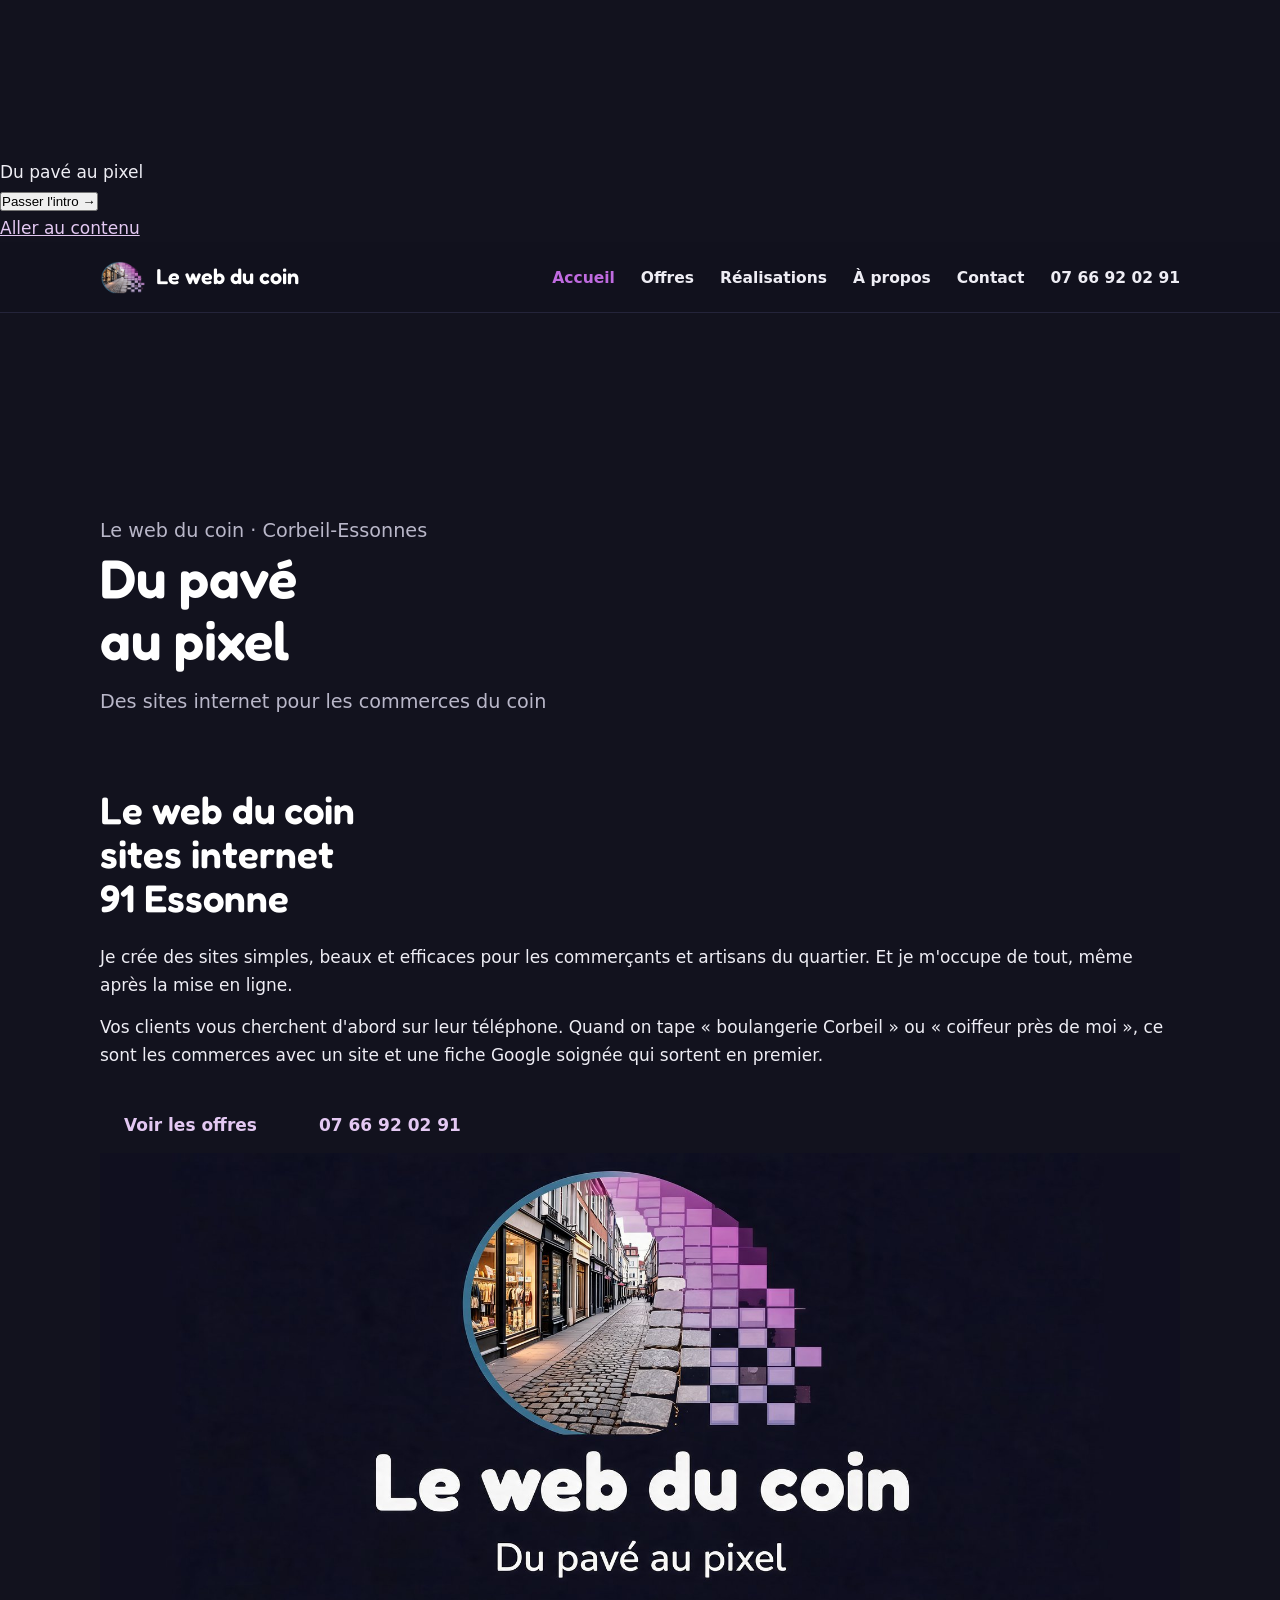
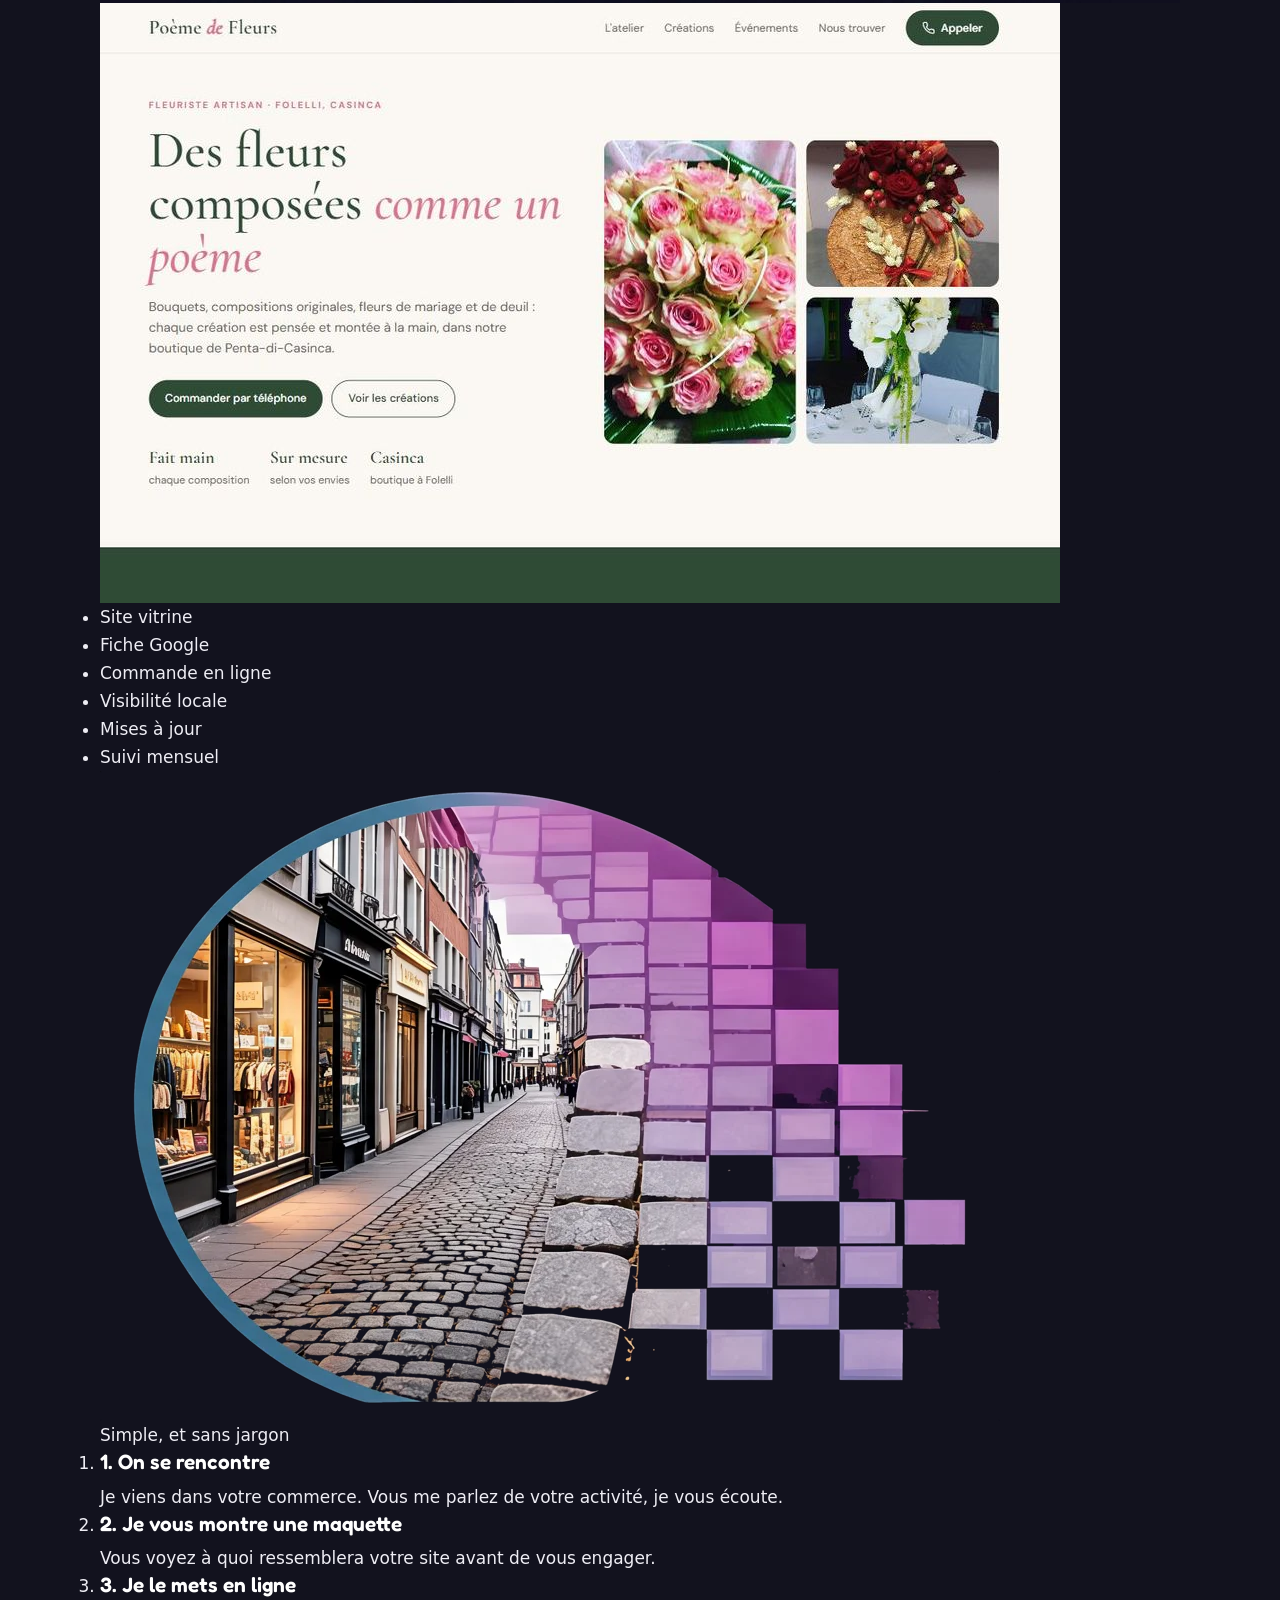
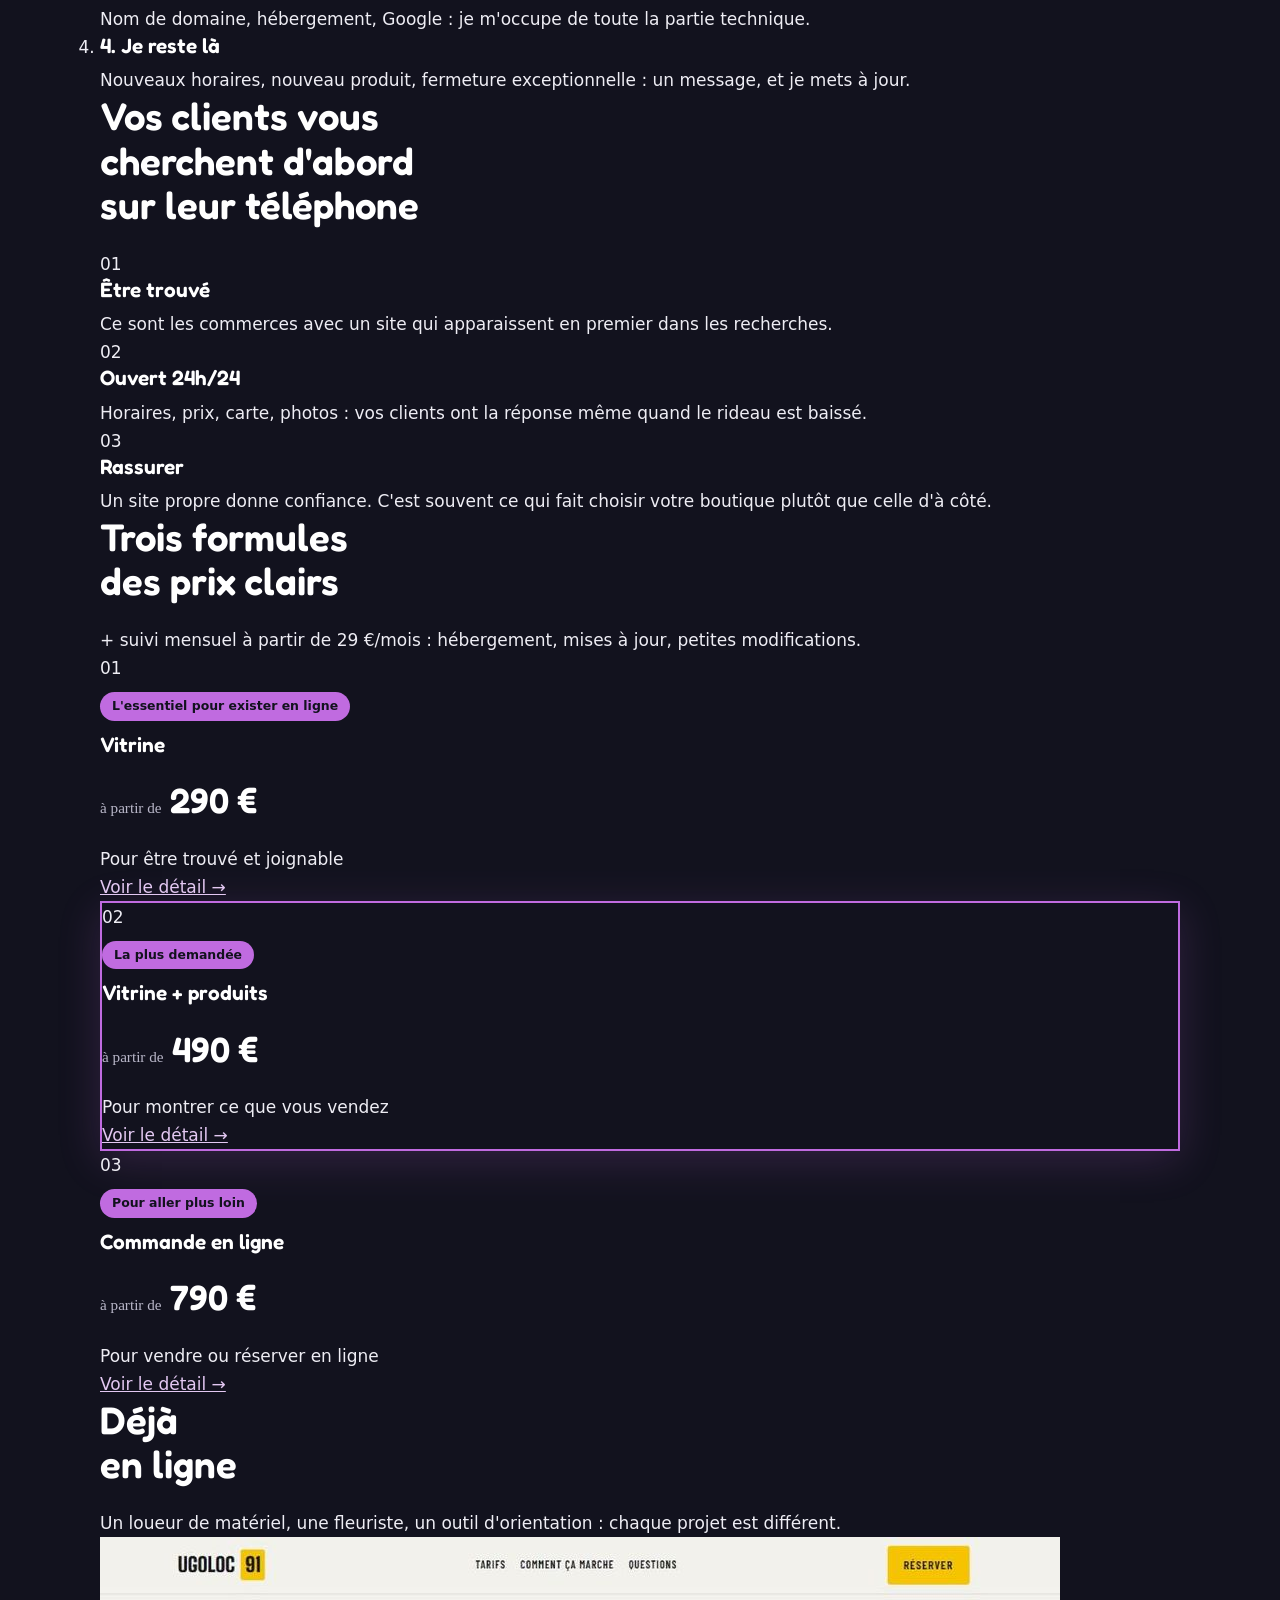
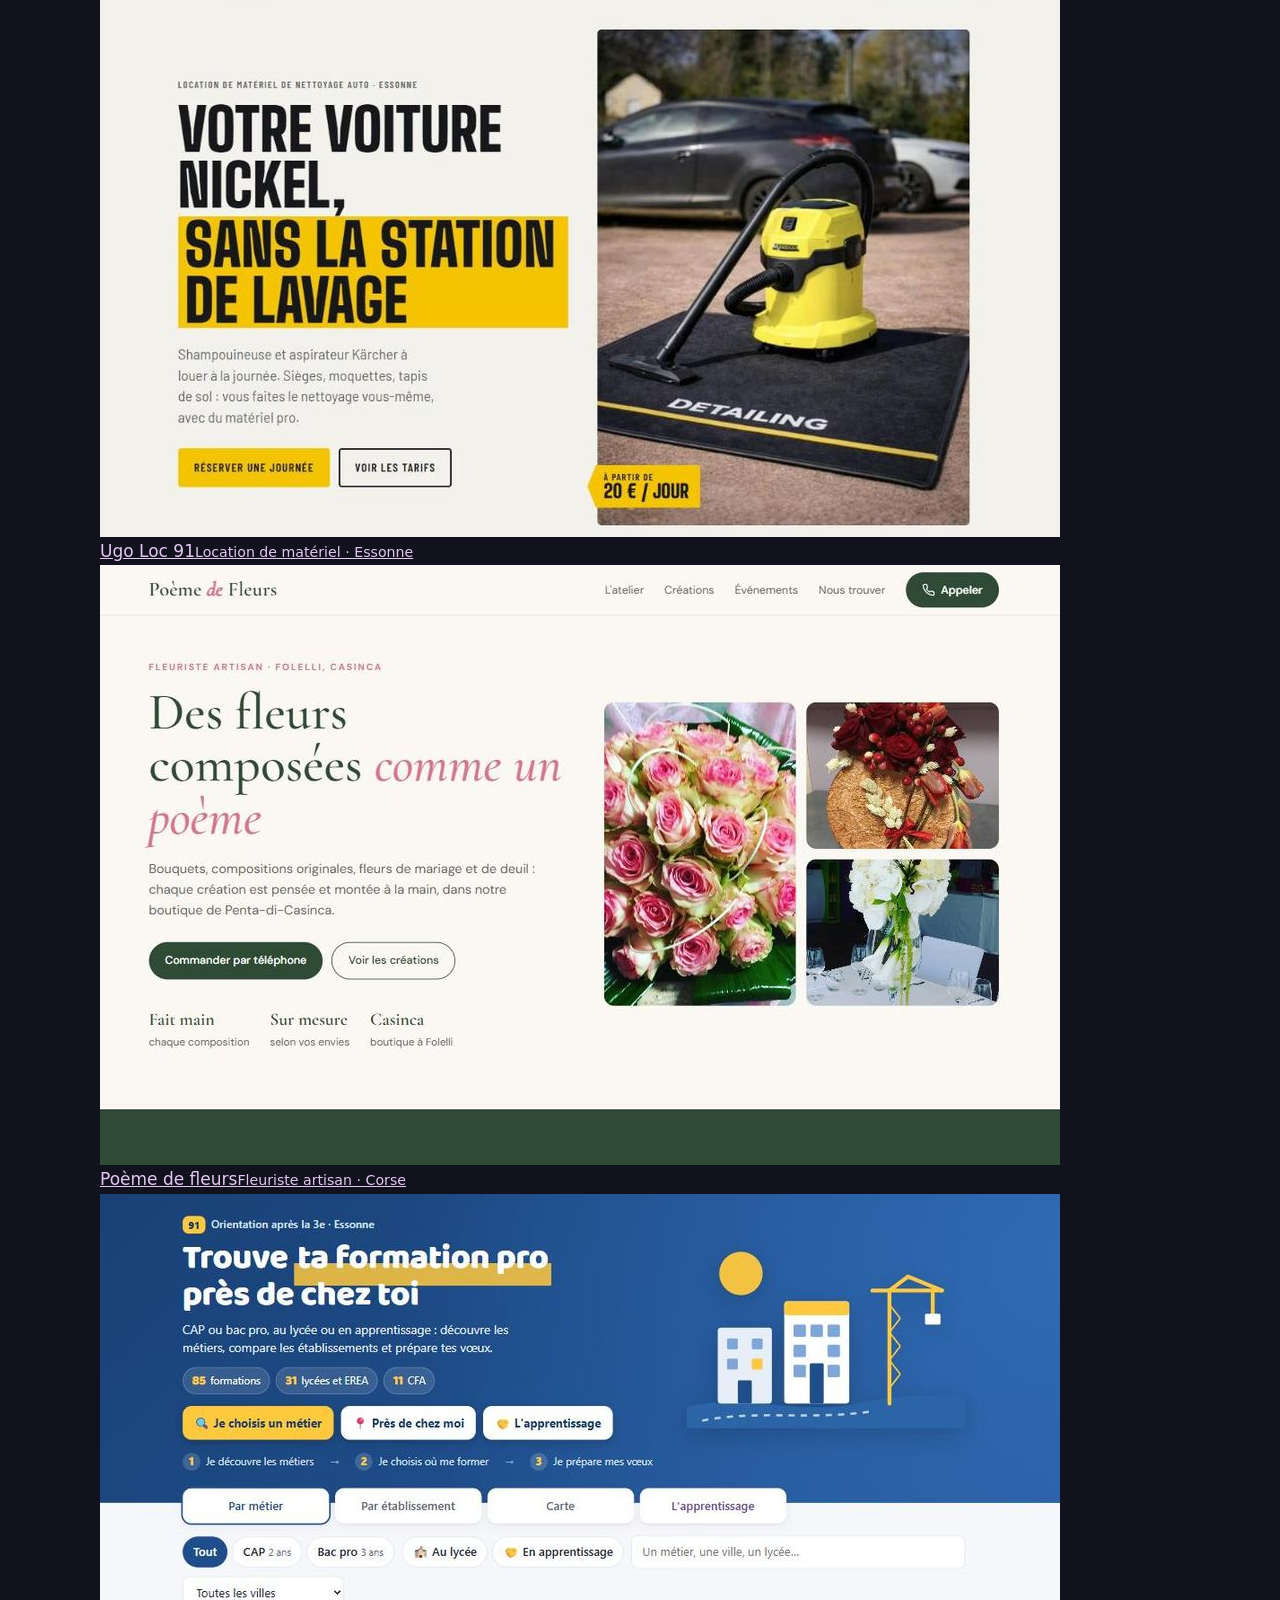
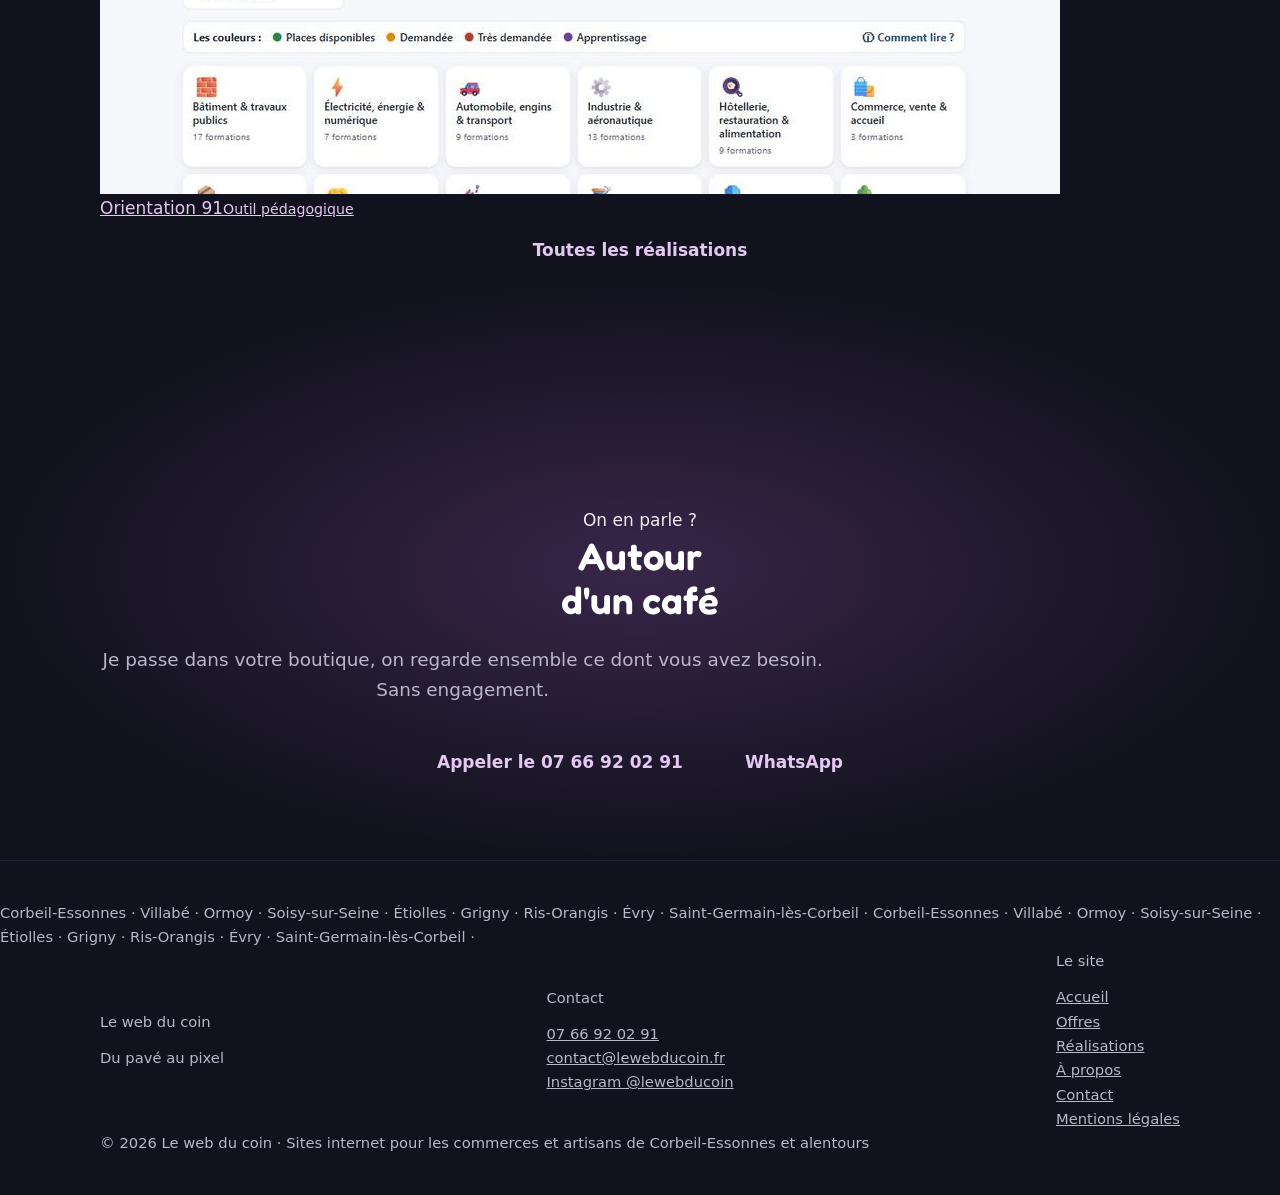
==== index.html @ 7342de2e "Site v2 : pages (refonte noir & mauve, intro animée)" ====
<!doctype html>
<html lang="fr" class="intro-on">
<head>
<meta charset="utf-8">
<meta name="viewport" content="width=device-width, initial-scale=1">
<title>Le web du coin — Création de sites internet pour commerces à Corbeil-Essonnes</title>
<meta name="description" content="Sites internet simples et efficaces pour les commerçants et artisans de Corbeil-Essonnes et alentours. Création, mise en ligne et suivi. Du pavé au pixel.">
<link rel="canonical" href="https://lewebducoin.fr/">
<meta property="og:title" content="Le web du coin — Création de sites internet pour commerces à Corbeil-Essonnes">
<meta property="og:description" content="Sites internet simples et efficaces pour les commerçants et artisans de Corbeil-Essonnes et alentours. Création, mise en ligne et suivi. Du pavé au pixel.">
<meta property="og:image" content="https://lewebducoin.fr/assets/img/og-image.jpg">
<meta property="og:type" content="website">
<meta name="theme-color" content="#0A0911">
<link rel="icon" type="image/png" href="assets/img/favicon.png">
<link rel="apple-touch-icon" href="assets/img/apple-touch-icon.png">
<link rel="preload" href="assets/fonts/dm-sans-latin-400-normal.woff2" as="font" type="font/woff2" crossorigin>
<link rel="stylesheet" href="assets/css/style.css">
<script type="application/ld+json">{"@context":"https://schema.org","@type":"ProfessionalService","name":"Le web du coin","slogan":"Du pavé au pixel","url":"https://lewebducoin.fr","telephone":"+33766920291","email":"contact@lewebducoin.fr","areaServed":[{"@type": "City", "name": "Corbeil-Essonnes"}, {"@type": "City", "name": "Villabé"}, {"@type": "City", "name": "Ormoy"}, {"@type": "City", "name": "Soisy-sur-Seine"}, {"@type": "City", "name": "Étiolles"}, {"@type": "City", "name": "Grigny"}],"address":{"@type":"PostalAddress","addressLocality":"Corbeil-Essonnes","postalCode":"91100","addressCountry":"FR"},"sameAs":["https://www.instagram.com/lewebducoin/"]}</script>
</head>
<body>
<div id="intro" aria-hidden="true"><canvas></canvas><p class="intro-slogan">Du pavé au pixel</p><button class="intro-skip" type="button">Passer l'intro →</button></div>
<a class="skip" href="#main">Aller au contenu</a>
<header class="header"><div class="wrap head-in">
  <a class="brand" href="index.html"><img src="assets/img/embleme.webp" alt="" width="54" height="39"><span>Le web du coin</span></a>
  <button class="nav-toggle" aria-expanded="false" aria-controls="menu"><span></span><b class="sr">Menu</b></button>
  <nav aria-label="Menu principal"><ul class="nav" id="menu"><li><a href="index.html" aria-current="page">Accueil</a></li><li><a href="offres.html">Offres</a></li><li><a href="realisations.html">Réalisations</a></li><li><a href="a-propos.html">À propos</a></li><li><a href="contact.html">Contact</a></li><li class="nav-tel"><a href="tel:+33766920291">07 66 92 02 91</a></li></ul></nav>
</div></header>
<main id="main">

<section class="hero">
  <canvas class="pixels" aria-hidden="true"></canvas>
  <div class="hero-in wrap">
    <p class="kicker" data-r="up">Le web du coin · Corbeil-Essonnes</p>
    <h1 class="split mega">Du pavé<br>au pixel</h1>
    <p class="hand hero-hand" data-r="up" style="--d:.45s">Des sites internet pour les commerces du coin</p>
  </div>
  <a class="scroll-hint" href="#intro-txt" aria-label="Descendre"><span></span></a>
</section>

<section class="duo" id="intro-txt"><div class="wrap duo-in">
  <div class="duo-txt">
    <h2 class="split md">Le web du coin<br>sites internet<br>91 Essonne</h2>
    <p data-r="up" style="--d:.15s">Je crée des sites simples, beaux et efficaces pour les commerçants et artisans du quartier. Et je m'occupe de tout, même après la mise en ligne.</p>
    <p data-r="up" style="--d:.25s">Vos clients vous cherchent d'abord sur leur téléphone. Quand on tape « boulangerie Corbeil » ou « coiffeur près de moi », ce sont les commerces avec un site et une fiche Google soignée qui sortent en premier.</p>
    <div class="btns" data-r="up" style="--d:.35s"><a class="btn btn-main" href="offres.html">Voir les offres</a><a class="btn btn-line" href="tel:+33766920291">07 66 92 02 91</a></div>
  </div>
  <div class="duo-pics">
    <figure class="pic pic-a" data-p=".08" data-rot="-4"><img src="assets/img/banniere.jpg" alt="Une rue pavée dont les pavés se transforment en pixels" loading="lazy" width="1920" height="800"></figure>
    <figure class="pic pic-b" data-p="-.06" data-rot="3"><img src="assets/img/real-poeme.jpg" alt="Aperçu d'un site réalisé : Poème de fleurs" loading="lazy" width="960" height="600"></figure>
  </div>
</div></section>

<section class="stack-sec"><div class="wrap">
  <ul class="stack" aria-label="Ce que je fais pour vous">
    <li>Site vitrine</li><li>Fiche Google</li><li>Commande en ligne</li><li>Visibilité locale</li><li>Mises à jour</li><li>Suivi mensuel</li>
  </ul>
</div></section>

<section class="steps-sec"><div class="wrap">
  <figure class="pola pola-solo" data-r="zoom" style="--rot:-3deg"><img src="assets/img/embleme.webp" alt="Emblème Le web du coin : des pavés qui deviennent des pixels" loading="lazy" width="900" height="650"><span class="hand">Simple, et sans jargon</span></figure>
  <ol class="steps">
    <li class="st st1" data-r="up"><h3>1. On se rencontre</h3><p>Je viens dans votre commerce. Vous me parlez de votre activité, je vous écoute.</p></li>
    <li class="st st2" data-r="up"><h3>2. Je vous montre une maquette</h3><p>Vous voyez à quoi ressemblera votre site avant de vous engager.</p></li>
    <li class="st st3" data-r="up"><h3>3. Je le mets en ligne</h3><p>Nom de domaine, hébergement, Google : je m'occupe de toute la partie technique.</p></li>
    <li class="st st4" data-r="up"><h3>4. Je reste là</h3><p>Nouveaux horaires, nouveau produit, fermeture exceptionnelle : un message, et je mets à jour.</p></li>
  </ol>
</div></section>

<section class="why"><div class="wrap">
  <h2 class="split lg">Vos clients vous<br>cherchent d'abord<br>sur leur téléphone</h2>
  <div class="why-grid">
    <div data-r="up"><p class="why-n">01</p><h3>Être trouvé</h3><p>Ce sont les commerces avec un site qui apparaissent en premier dans les recherches.</p></div>
    <div data-r="up" style="--d:.12s"><p class="why-n">02</p><h3>Ouvert 24h/24</h3><p>Horaires, prix, carte, photos : vos clients ont la réponse même quand le rideau est baissé.</p></div>
    <div data-r="up" style="--d:.24s"><p class="why-n">03</p><h3>Rassurer</h3><p>Un site propre donne confiance. C'est souvent ce qui fait choisir votre boutique plutôt que celle d'à côté.</p></div>
  </div>
</div></section>

<section class="offres-sec"><div class="wrap">
  <div class="sec-head"><h2 class="split lg">Trois formules<br>des prix clairs</h2><p data-r="up">+ suivi mensuel à partir de 29 €/mois : hébergement, mises à jour, petites modifications.</p></div>
  <div class="offres"><article class="offre" data-r="up" style="--d:0.0s">
  <p class="offre-n">01</p><p class="badge">L'essentiel pour exister en ligne</p><h3>Vitrine</h3>
  <p class="prix"><small>à partir de</small> 290 €</p><p class="offre-s">Pour être trouvé et joignable</p>
  <a class="lnk" href="offres.html">Voir le détail →</a></article><article class="offre vedette" data-r="up" style="--d:0.12s">
  <p class="offre-n">02</p><p class="badge">La plus demandée</p><h3>Vitrine + produits</h3>
  <p class="prix"><small>à partir de</small> 490 €</p><p class="offre-s">Pour montrer ce que vous vendez</p>
  <a class="lnk" href="offres.html">Voir le détail →</a></article><article class="offre" data-r="up" style="--d:0.24s">
  <p class="offre-n">03</p><p class="badge">Pour aller plus loin</p><h3>Commande en ligne</h3>
  <p class="prix"><small>à partir de</small> 790 €</p><p class="offre-s">Pour vendre ou réserver en ligne</p>
  <a class="lnk" href="offres.html">Voir le détail →</a></article></div>
</div></section>

<section class="reals"><div class="wrap">
  <div class="sec-head"><h2 class="split lg">Déjà<br>en ligne</h2><p data-r="up">Un loueur de matériel, une fleuriste, un outil d'orientation : chaque projet est différent.</p></div>
  <div class="polas"><a class="pola" href="https://ugoloc91.netlify.app/" target="_blank" rel="noopener" data-r="zoom" style="--d:0.0s;--rot:-3deg">
  <img src="assets/img/real-ugoloc.jpg" alt="Aperçu du site Ugo Loc 91" loading="lazy" width="960" height="600"><span class="hand">Ugo Loc 91</span><small>Location de matériel · Essonne</small></a><a class="pola" href="https://poemedefleurs.netlify.app/" target="_blank" rel="noopener" data-r="zoom" style="--d:0.15s;--rot:2deg">
  <img src="assets/img/real-poeme.jpg" alt="Aperçu du site Poème de fleurs" loading="lazy" width="960" height="600"><span class="hand">Poème de fleurs</span><small>Fleuriste artisan · Corse</small></a><a class="pola" href="https://orientation91.fr/" target="_blank" rel="noopener" data-r="zoom" style="--d:0.3s;--rot:-1.5deg">
  <img src="assets/img/real-orientation.jpg" alt="Aperçu du site Orientation 91" loading="lazy" width="960" height="600"><span class="hand">Orientation 91</span><small>Outil pédagogique</small></a></div>
  <p class="center" data-r="up"><a class="btn btn-line" href="realisations.html">Toutes les réalisations</a></p>
</div></section>
<section class="cta"><canvas class="pixels" data-density="16000" aria-hidden="true"></canvas><div class="wrap">
  <p class="hand big" data-r="up">On en parle ?</p>
  <h2 class="split xl">Autour<br>d'un café</h2>
  <p class="lead" data-r="up" style="--d:.2s">Je passe dans votre boutique, on regarde ensemble ce dont vous avez besoin. Sans engagement.</p>
  <div class="btns" data-r="up" style="--d:.35s"><a class="btn btn-main" href="tel:+33766920291">Appeler le 07 66 92 02 91</a><a class="btn btn-line" href="https://wa.me/33766920291?text=Bonjour%2C%20je%20souhaite%20des%20infos%20pour%20le%20site%20de%20mon%20commerce." rel="noopener">WhatsApp</a></div>
</div></section>
</main>
<footer class="footer">
  <div class="band" aria-hidden="true"><div class="band-in">Corbeil-Essonnes · Villabé · Ormoy · Soisy-sur-Seine · Étiolles · Grigny · Ris-Orangis · Évry · Saint-Germain-lès-Corbeil · Corbeil-Essonnes · Villabé · Ormoy · Soisy-sur-Seine · Étiolles · Grigny · Ris-Orangis · Évry · Saint-Germain-lès-Corbeil ·</div></div>
  <div class="wrap foot-in">
    <div><p class="foot-logo">Le web du coin</p><p class="hand">Du pavé au pixel</p></div>
    <div><p class="foot-h">Contact</p><p><a href="tel:+33766920291">07 66 92 02 91</a><br><a href="mailto:contact@lewebducoin.fr">contact@lewebducoin.fr</a><br><a href="https://www.instagram.com/lewebducoin/" rel="noopener">Instagram @lewebducoin</a></p></div>
    <div><p class="foot-h">Le site</p><p><a href="index.html">Accueil</a><br><a href="offres.html">Offres</a><br><a href="realisations.html">Réalisations</a><br><a href="a-propos.html">À propos</a><br><a href="contact.html">Contact</a><br><a href="mentions-legales.html">Mentions légales</a></p></div>
  </div>
  <p class="wrap foot-copy">© 2026 Le web du coin · Sites internet pour les commerces et artisans de Corbeil-Essonnes et alentours</p>
</footer>
<a class="fab" href="https://wa.me/33766920291?text=Bonjour%2C%20je%20souhaite%20des%20infos%20pour%20le%20site%20de%20mon%20commerce." aria-label="Écrire sur WhatsApp" rel="noopener">💬</a>
<script src="assets/js/intro.js"></script>
<script src="assets/js/main.js"></script>
</body>
</html>
---- assets/css/style.css ----
/* Le Web du Coin — feuille de style */
@font-face{font-family:"Fredoka";src:url("../fonts/fredoka-600.woff2") format("woff2");font-weight:600;font-display:swap}
@font-face{font-family:"Nunito";src:url("../fonts/nunito-400.woff2") format("woff2");font-weight:400;font-display:swap}
@font-face{font-family:"Nunito";src:url("../fonts/nunito-700.woff2") format("woff2");font-weight:700;font-display:swap}

:root{
  --nuit:#12121E; --nuit-2:#1A1A2B; --nuit-3:#24243A;
  --violet:#C06BE0; --violet-fonce:#8E44C9; --lilas:#E3C8F2;
  --pave:#9A9AA6; --texte:#EEEDF4; --texte-doux:#B9B7C9;
  --rayon:18px; --max:1120px;
}
*{box-sizing:border-box;margin:0;padding:0}
html{scroll-behavior:smooth}
body{background:var(--nuit);color:var(--texte);font-family:"Nunito",system-ui,sans-serif;font-size:17px;line-height:1.65}
img{max-width:100%;height:auto;display:block}
a{color:var(--lilas)}
h1,h2,h3{font-family:"Fredoka",system-ui,sans-serif;font-weight:600;line-height:1.15;color:#fff}
h1{font-size:clamp(2.1rem,5vw,3.4rem)}
h2{font-size:clamp(1.7rem,3.6vw,2.4rem);margin-bottom:.6em}
h3{font-size:1.3rem;margin-bottom:.4em}
p+p{margin-top:.8em}
.wrap{width:100%;max-width:var(--max);margin:0 auto;padding:0 20px}
.section{padding:80px 0}
.section.alt{background:var(--nuit-2)}
.eyebrow{font-weight:700;text-transform:uppercase;letter-spacing:.12em;font-size:.8rem;color:var(--violet);margin-bottom:.6em}
.lead{font-size:1.15rem;color:var(--texte-doux);max-width:62ch}
.center{text-align:center}.center .lead{margin-left:auto;margin-right:auto}

/* En-tête */
.header{position:sticky;top:0;z-index:50;background:rgba(18,18,30,.92);backdrop-filter:blur(8px);border-bottom:1px solid var(--nuit-3)}
.header .wrap{display:flex;align-items:center;justify-content:space-between;height:70px}
.brand{display:flex;align-items:center;gap:10px;text-decoration:none;color:#fff;font-family:"Fredoka";font-size:1.35rem}
.brand img{width:46px;height:auto}
.nav{display:flex;gap:26px;list-style:none}
.nav a{color:var(--texte);text-decoration:none;font-weight:700;font-size:.97rem}
.nav a:hover,.nav a[aria-current="page"]{color:var(--violet)}
.nav-toggle{display:none;background:none;border:1px solid var(--nuit-3);color:#fff;border-radius:10px;padding:8px 12px;font:inherit;cursor:pointer}
@media (max-width:820px){
  .nav-toggle{display:block}
  .nav{display:none;position:absolute;top:70px;left:0;right:0;flex-direction:column;gap:0;background:var(--nuit-2);border-bottom:1px solid var(--nuit-3)}
  .nav.open{display:flex}
  .nav a{display:block;padding:16px 20px;border-top:1px solid var(--nuit-3)}
}

/* Boutons */
.btn{display:inline-flex;align-items:center;gap:.5em;padding:14px 24px;border-radius:999px;font-weight:700;text-decoration:none;transition:transform .15s,box-shadow .15s}
.btn:hover{transform:translateY(-2px)}
.btn-primary{background:linear-gradient(90deg,var(--violet-fonce),var(--violet));color:#fff;box-shadow:0 8px 24px rgba(192,107,224,.3)}
.btn-ghost{border:2px solid var(--violet);color:#fff}
.btn-wa{background:#25D366;color:#0b2b17}
.btns{display:flex;flex-wrap:wrap;gap:14px;margin-top:28px}

/* Bannière d'accueil */
.hero-img{background:#100F1F;position:relative}
.hero-img img{width:100%;height:auto}
@media (min-width:821px){.hero-img img{max-height:72vh;object-fit:contain}}
.hero{padding:30px 0 70px}
.hero p:not(.eyebrow){font-size:1.2rem;color:var(--texte-doux);max-width:58ch;margin-top:14px}
.page-hero{padding:70px 0 40px;background:radial-gradient(ellipse at 20% 0%,rgba(192,107,224,.18),transparent 60%)}

/* Cartes */
.grid{display:grid;gap:24px}
.g3{grid-template-columns:repeat(auto-fit,minmax(min(260px,100%),1fr))}
.g2{grid-template-columns:repeat(auto-fit,minmax(min(400px,100%),1fr))}
.g4{grid-template-columns:repeat(auto-fit,minmax(230px,1fr))}
.card{background:var(--nuit-2);border:1px solid var(--nuit-3);border-radius:var(--rayon);padding:28px}
.section.alt .card{background:var(--nuit)}
.card .icon{font-size:1.8rem;margin-bottom:10px}
.steps{counter-reset:s}
.steps .card h3::before{counter-increment:s;content:counter(s);display:inline-grid;place-items:center;width:34px;height:34px;margin-right:10px;border-radius:50%;background:var(--violet);color:var(--nuit);font-size:1rem}

/* Offres */
.offre{display:flex;flex-direction:column}
.offre.vedette{border:2px solid var(--violet);box-shadow:0 10px 40px rgba(192,107,224,.18)}
.badge{align-self:flex-start;background:var(--violet);color:var(--nuit);font-weight:700;font-size:.78rem;padding:4px 12px;border-radius:999px;margin-bottom:12px}
.prix{font-family:"Fredoka";font-size:2.2rem;color:#fff;margin:6px 0 2px}
.prix small{font-family:"Nunito";font-size:.95rem;color:var(--texte-doux);font-weight:400}
.offre ul{list-style:none;margin:16px 0 24px;flex:1}
.offre li{padding:7px 0 7px 28px;position:relative;border-bottom:1px dashed var(--nuit-3)}
.offre li::before{content:"";position:absolute;left:4px;top:15px;width:10px;height:10px;background:var(--violet);border-radius:2px}
.encart{background:linear-gradient(90deg,rgba(142,68,201,.25),rgba(192,107,224,.12));border:1px solid var(--violet);border-radius:var(--rayon);padding:26px 28px;margin-top:34px}

/* Réalisations */
.projet{overflow:hidden;padding:0;display:flex;flex-direction:column}
.projet .visuel{aspect-ratio:16/10;background:linear-gradient(135deg,#2a2a44,#3b2356);display:grid;place-items:center;color:var(--lilas);font-family:"Fredoka";font-size:1.5rem;text-align:center;padding:20px}
.projet .visuel img{width:100%;height:100%;object-fit:cover;object-position:top}
.projet .visuel:has(img){padding:0}
.projet .txt{padding:22px 24px 26px;flex:1;display:flex;flex-direction:column}
.projet .tag{font-size:.8rem;font-weight:700;color:var(--violet);text-transform:uppercase;letter-spacing:.08em}
.projet .txt a{margin-top:auto;padding-top:12px;font-weight:700}

/* À propos */
.apropos{display:grid;grid-template-columns:1fr 1.4fr;gap:50px;align-items:center}
@media (max-width:820px){.apropos{grid-template-columns:1fr}}

/* Contact */
.contact-list{list-style:none;display:grid;gap:14px;margin-top:20px}
.contact-list a{display:flex;align-items:center;gap:14px;padding:18px 22px;background:var(--nuit-2);border:1px solid var(--nuit-3);border-radius:var(--rayon);text-decoration:none;color:#fff;font-weight:700;font-size:1.1rem}
.contact-list a:hover{border-color:var(--violet)}
.contact-list span{font-size:1.5rem}
.contact-list small{display:block;font-weight:400;color:var(--texte-doux);font-size:.9rem}

/* Bandeau d'appel à l'action */
.cta{text-align:center;padding:70px 20px;background:radial-gradient(ellipse at center,rgba(192,107,224,.22),transparent 70%)}
.cta .btns{justify-content:center}

/* Pied de page */
.footer{border-top:1px solid var(--nuit-3);padding:40px 0;font-size:.92rem;color:var(--texte-doux)}
.footer .wrap{display:flex;flex-wrap:wrap;gap:20px;justify-content:space-between;align-items:center}
.footer a{color:var(--texte-doux)}

/* Bouton d'appel flottant (mobile) */
.fab{position:fixed;right:16px;bottom:16px;z-index:60;display:none;width:58px;height:58px;border-radius:50%;background:#25D366;color:#0b2b17;font-size:1.6rem;text-decoration:none;place-items:center;box-shadow:0 8px 24px rgba(0,0,0,.4)}
@media (max-width:820px){.fab{display:grid}}

.legal h2{font-size:1.4rem;margin-top:1.6em}
.legal p,.legal li{color:var(--texte-doux)}
.legal ul{margin:.6em 0 0 1.2em}
.a-completer{background:#5a2a2a;color:#ffd7d7;padding:0 6px;border-radius:4px}
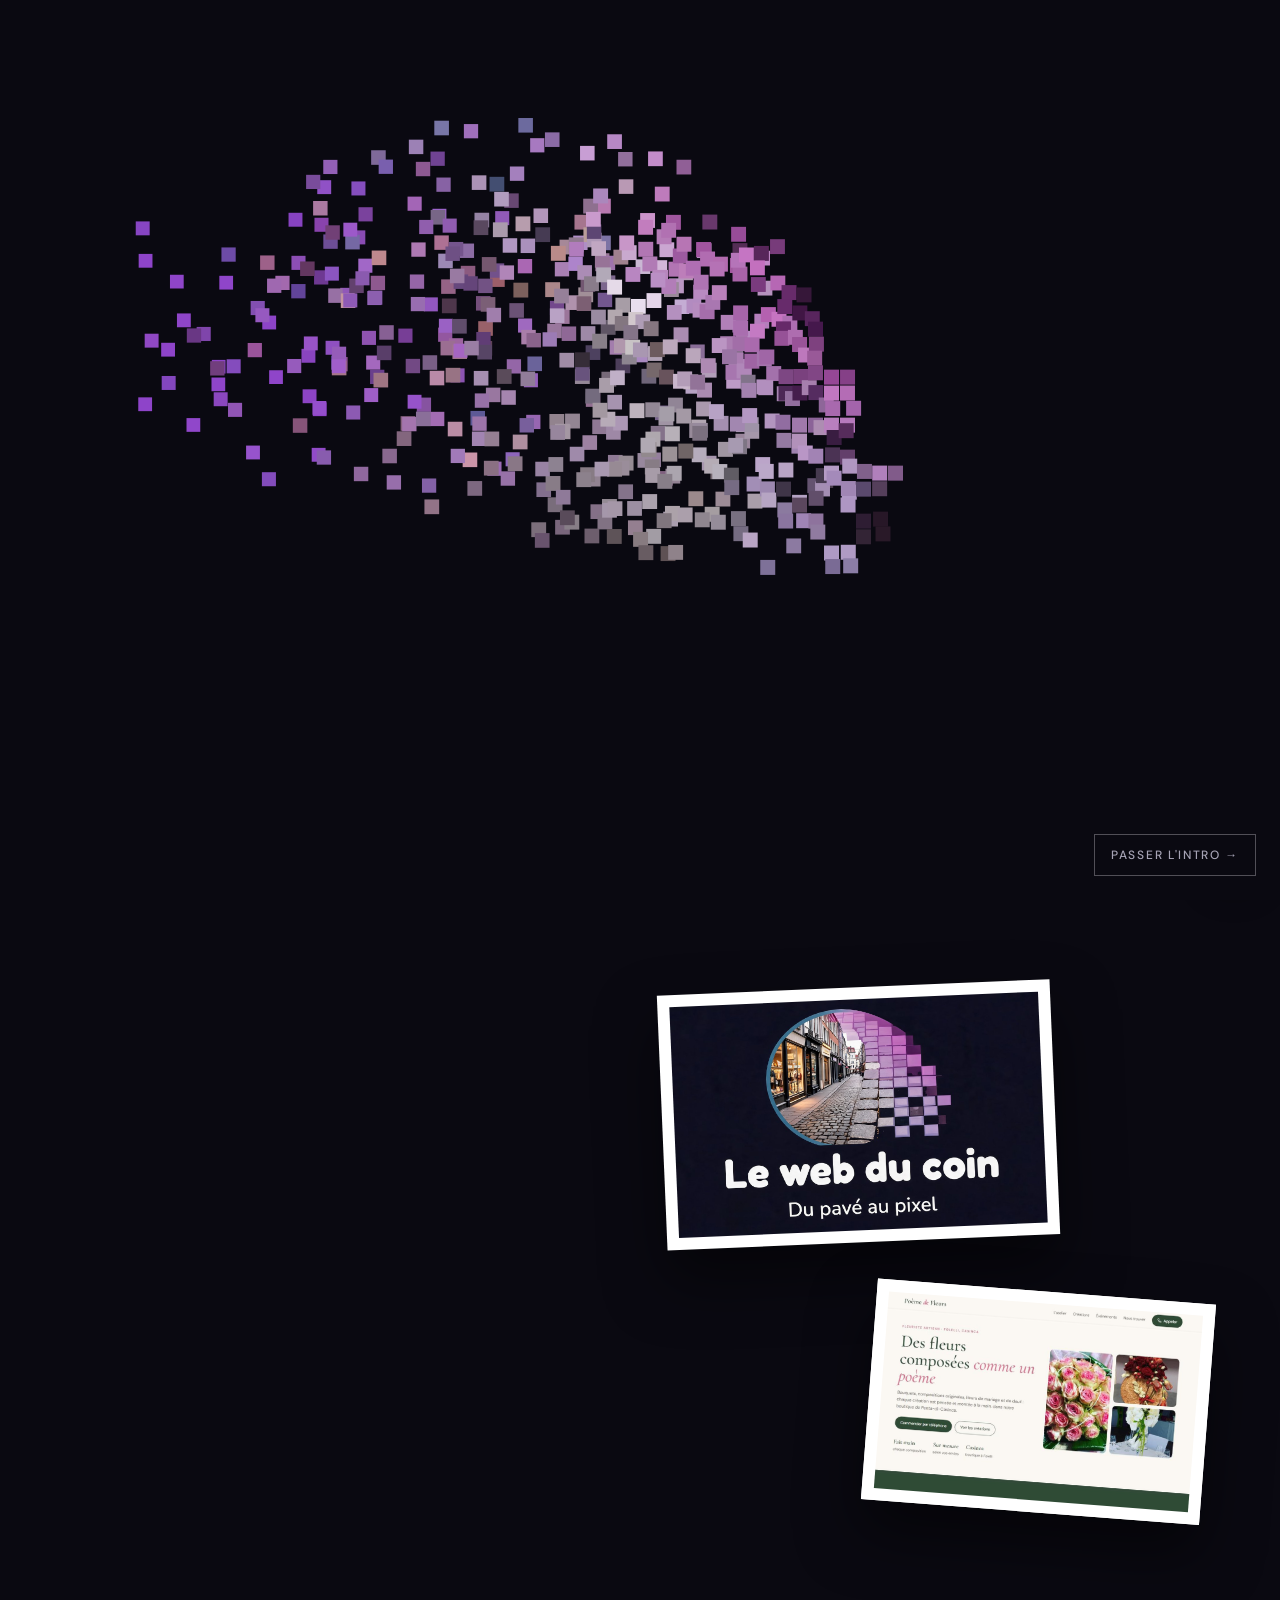
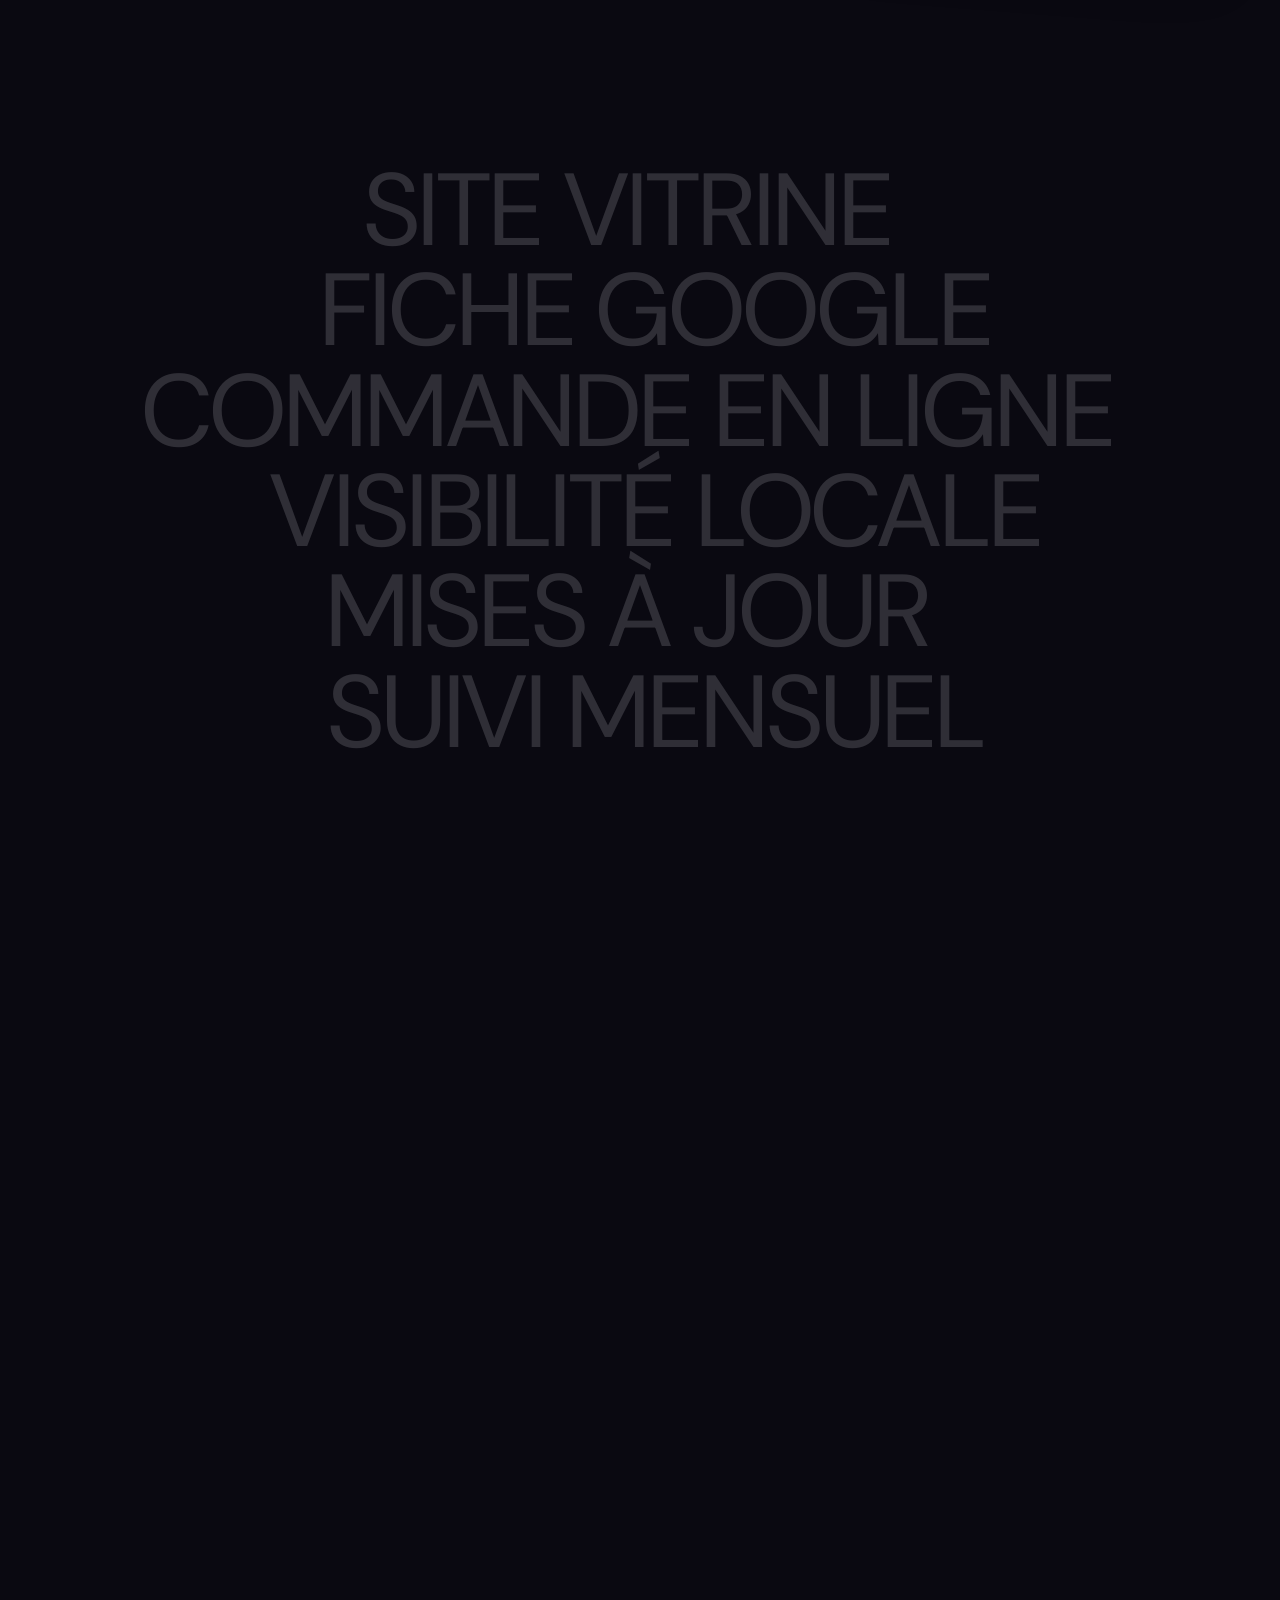
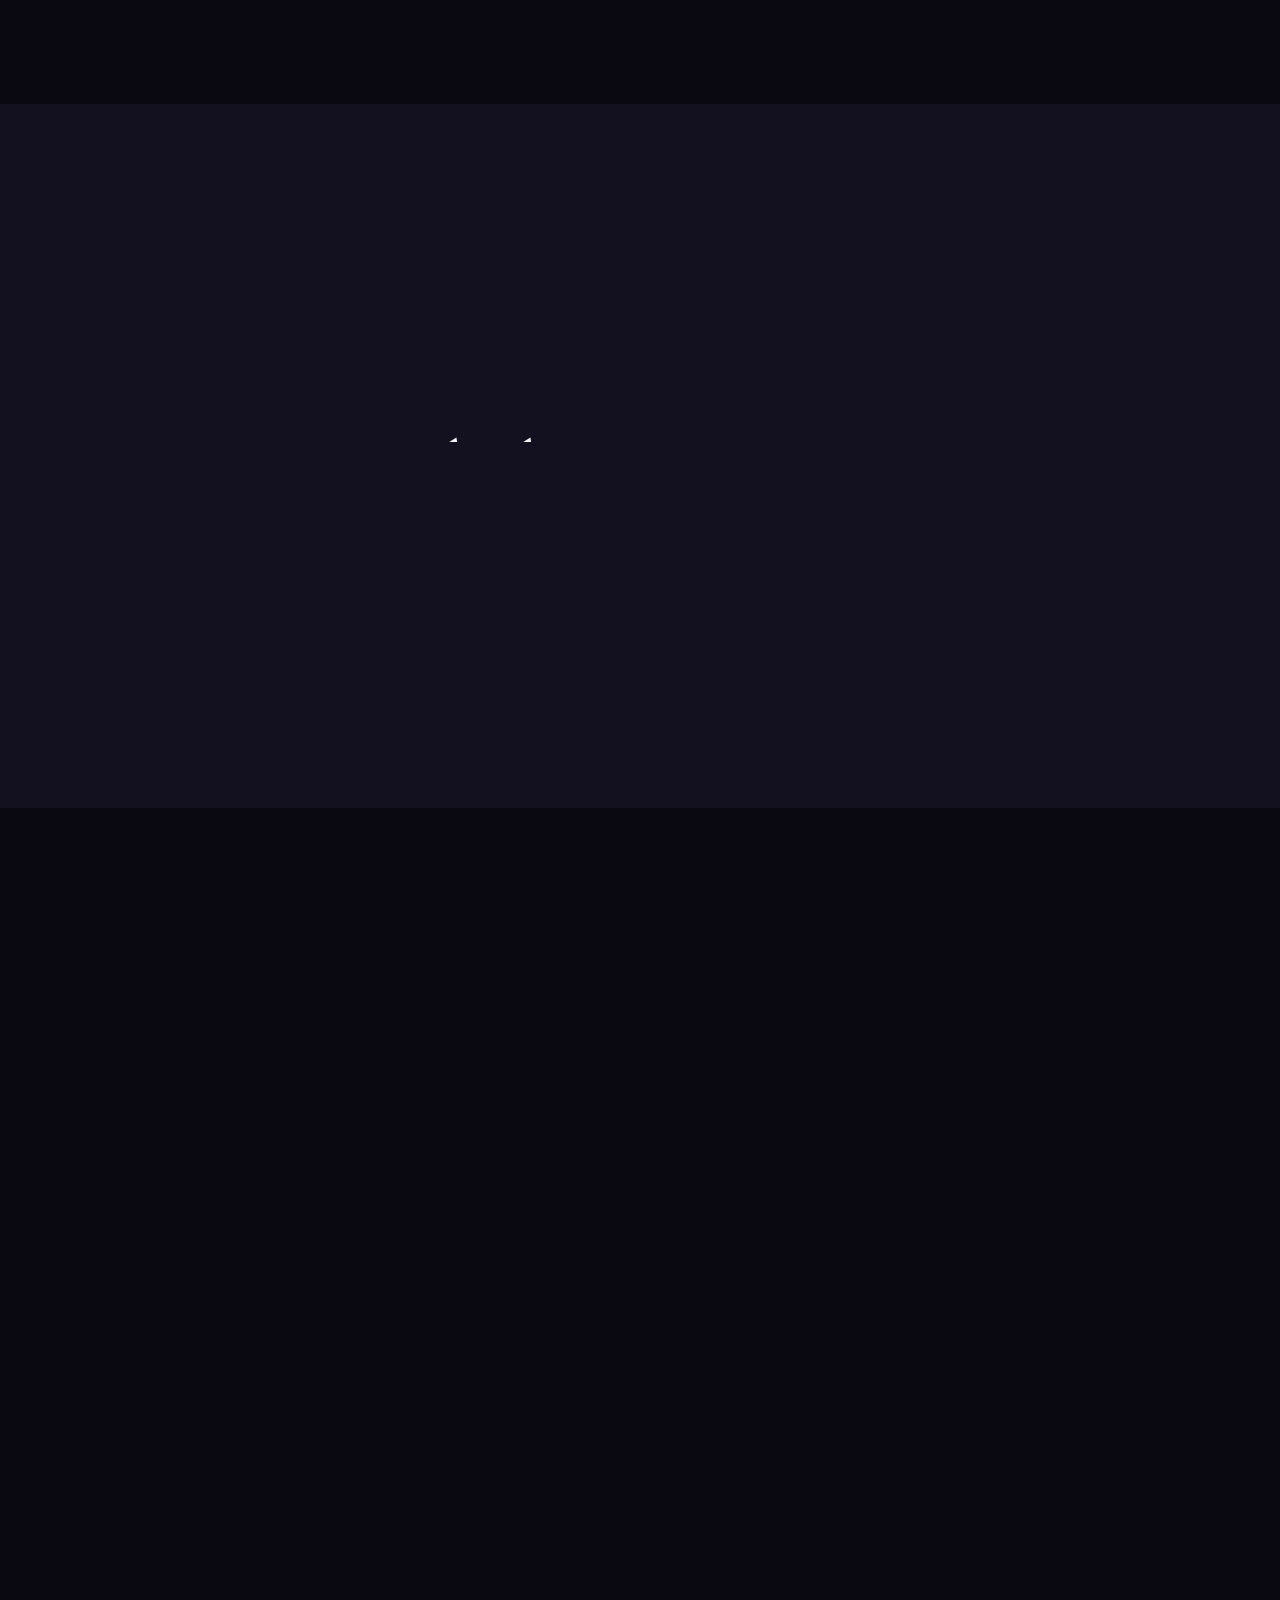
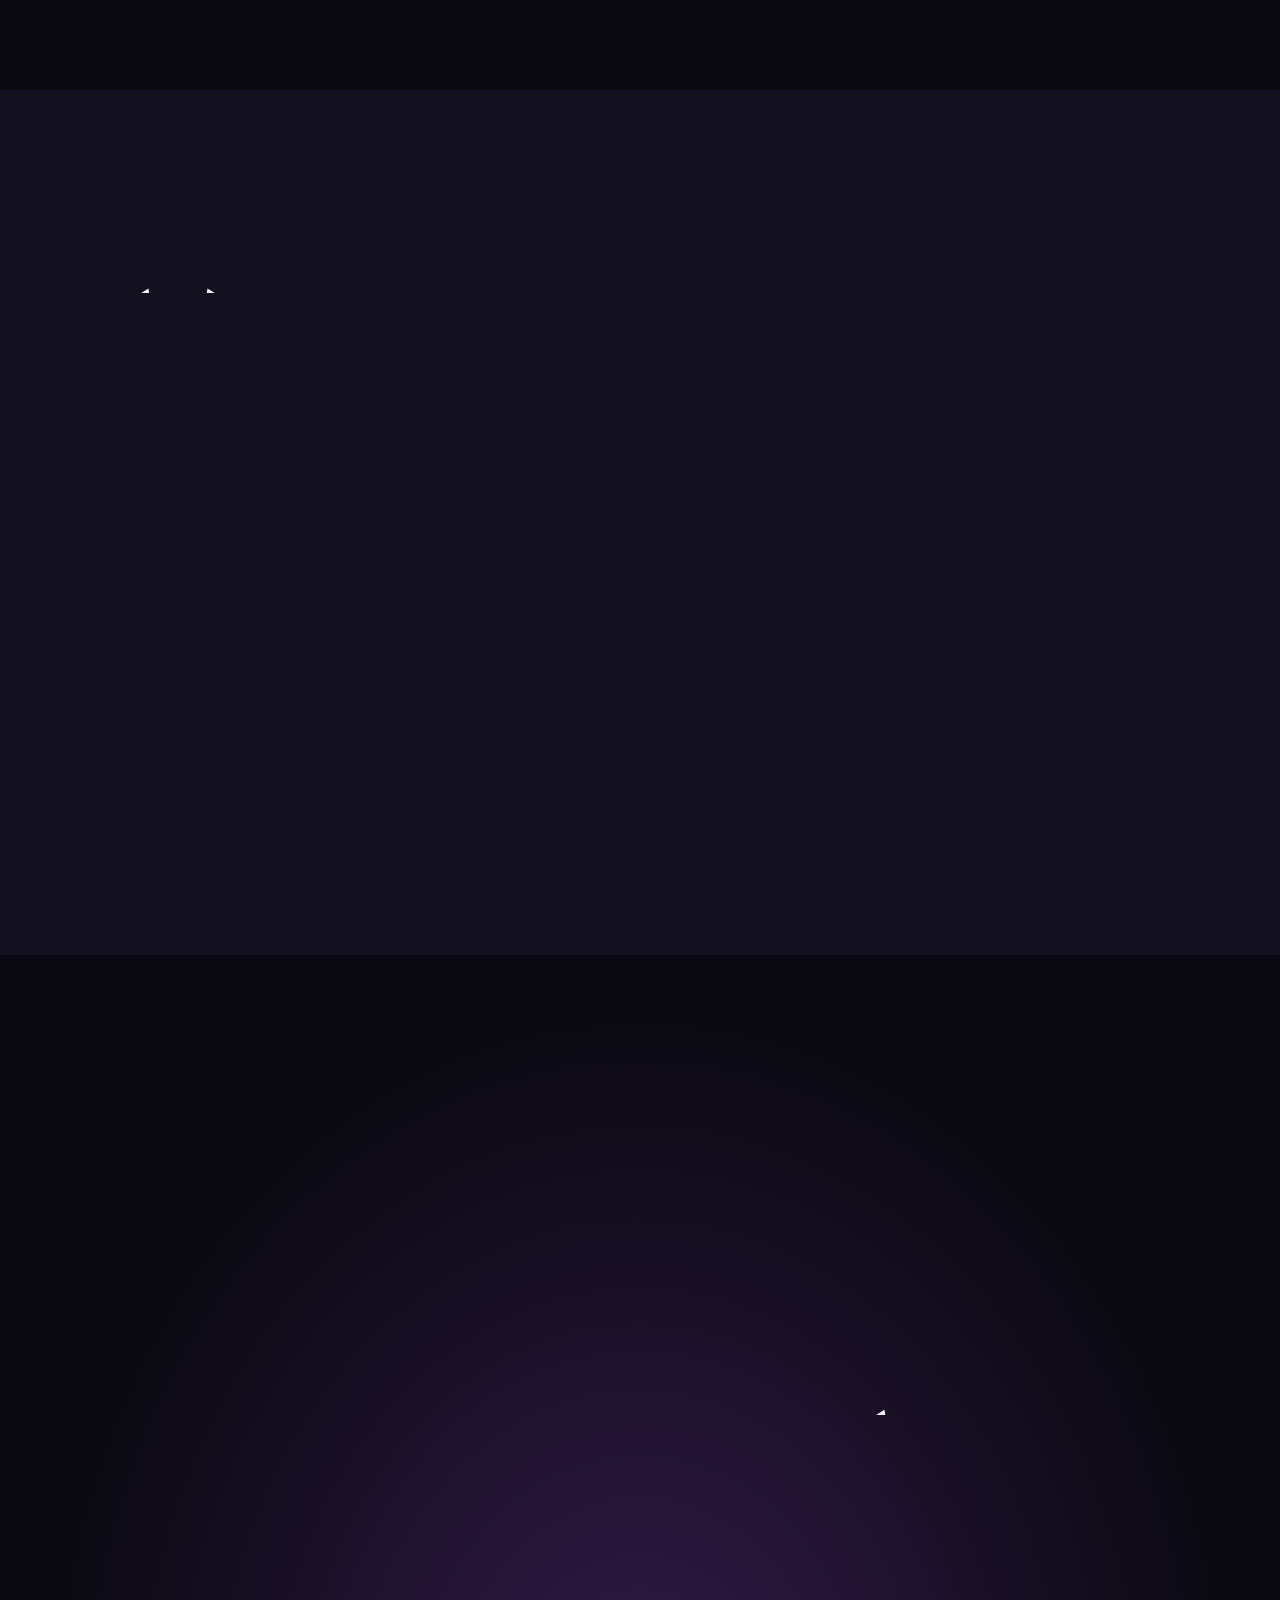
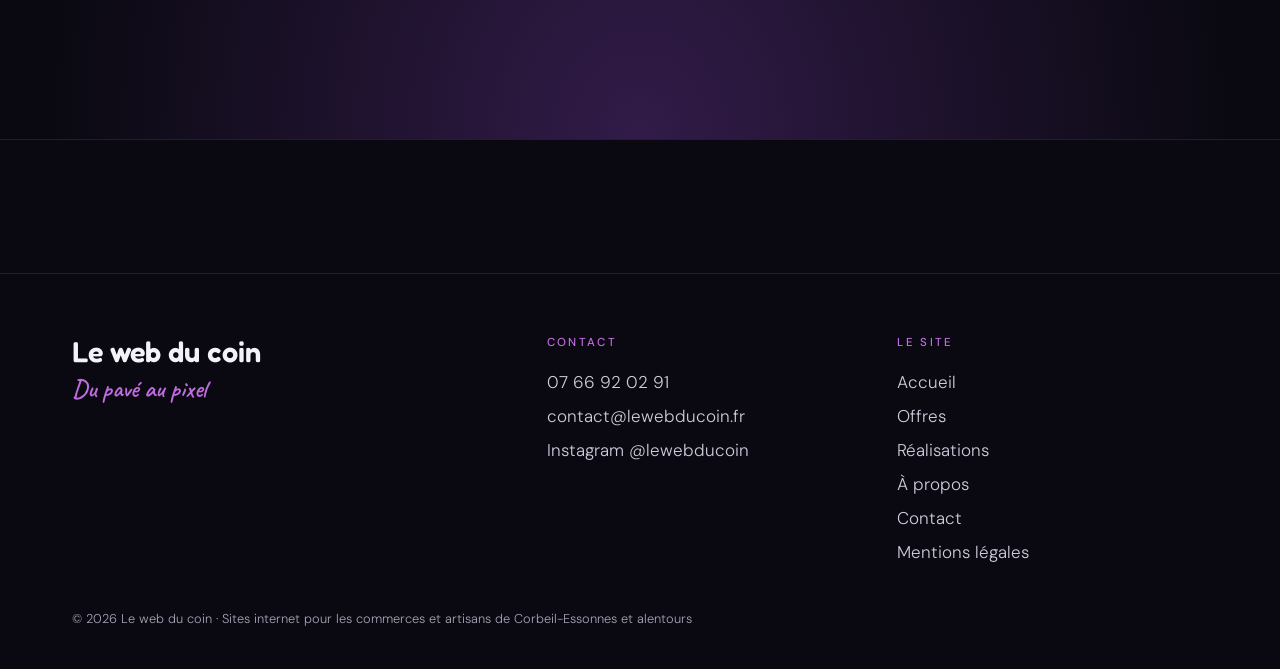
==== commit 2bb5c888: "Add files via upload" ====
--- a/index.html
+++ b/index.html
@@ -14,7 +14,7 @@
 <link rel="icon" type="image/png" href="assets/img/favicon.png">
 <link rel="apple-touch-icon" href="assets/img/apple-touch-icon.png">
 <link rel="preload" href="assets/fonts/dm-sans-latin-400-normal.woff2" as="font" type="font/woff2" crossorigin>
-<link rel="stylesheet" href="assets/css/style.css">
+<link rel="stylesheet" href="assets/css/style.css?v=2">
 <script type="application/ld+json">{"@context":"https://schema.org","@type":"ProfessionalService","name":"Le web du coin","slogan":"Du pavé au pixel","url":"https://lewebducoin.fr","telephone":"+33766920291","email":"contact@lewebducoin.fr","areaServed":[{"@type": "City", "name": "Corbeil-Essonnes"}, {"@type": "City", "name": "Villabé"}, {"@type": "City", "name": "Ormoy"}, {"@type": "City", "name": "Soisy-sur-Seine"}, {"@type": "City", "name": "Étiolles"}, {"@type": "City", "name": "Grigny"}],"address":{"@type":"PostalAddress","addressLocality":"Corbeil-Essonnes","postalCode":"91100","addressCountry":"FR"},"sameAs":["https://www.instagram.com/lewebducoin/"]}</script>
 </head>
 <body>
@@ -114,7 +114,7 @@
   <p class="wrap foot-copy">© 2026 Le web du coin · Sites internet pour les commerces et artisans de Corbeil-Essonnes et alentours</p>
 </footer>
 <a class="fab" href="https://wa.me/33766920291?text=Bonjour%2C%20je%20souhaite%20des%20infos%20pour%20le%20site%20de%20mon%20commerce." aria-label="Écrire sur WhatsApp" rel="noopener">💬</a>
-<script src="assets/js/intro.js"></script>
-<script src="assets/js/main.js"></script>
+<script src="assets/js/intro.js?v=2"></script>
+<script src="assets/js/main.js?v=2"></script>
 </body>
 </html>
--- a/assets/css/style.css
+++ b/assets/css/style.css
@@ -1,119 +1,236 @@
-/* Le Web du Coin — feuille de style */
-@font-face{font-family:"Fredoka";src:url("../fonts/fredoka-600.woff2") format("woff2");font-weight:600;font-display:swap}
-@font-face{font-family:"Nunito";src:url("../fonts/nunito-400.woff2") format("woff2");font-weight:400;font-display:swap}
-@font-face{font-family:"Nunito";src:url("../fonts/nunito-700.woff2") format("woff2");font-weight:700;font-display:swap}
-
-:root{
-  --nuit:#12121E; --nuit-2:#1A1A2B; --nuit-3:#24243A;
-  --violet:#C06BE0; --violet-fonce:#8E44C9; --lilas:#E3C8F2;
-  --pave:#9A9AA6; --texte:#EEEDF4; --texte-doux:#B9B7C9;
-  --rayon:18px; --max:1120px;
-}
+/* Le Web du Coin — v2 · noir & mauve · inspiration agence créative */
+@font-face{font-family:"DM";src:url(../fonts/dm-sans-latin-300-normal.woff2) format("woff2");font-weight:300;font-display:swap}
+@font-face{font-family:"DM";src:url(../fonts/dm-sans-latin-400-normal.woff2) format("woff2");font-weight:400;font-display:swap}
+@font-face{font-family:"DM";src:url(../fonts/dm-sans-latin-500-normal.woff2) format("woff2");font-weight:500;font-display:swap}
+@font-face{font-family:"Fredoka";src:url(../fonts/fredoka-600.woff2) format("woff2");font-weight:600;font-display:swap}
+@font-face{font-family:"Hand";src:url(../fonts/caveat-latin-600-normal.woff2) format("woff2");font-weight:600;font-display:swap}
+
+:root{--noir:#0A0911;--noir-2:#13111F;--noir-3:#211E33;--mauve:#C06BE0;--mauve-f:#8E44C9;--lilas:#E3C8F2;--blanc:#F4F2F8;--gris:#A6A3B5;--max:1180px;--ease:cubic-bezier(.2,.7,.2,1)}
 *{box-sizing:border-box;margin:0;padding:0}
 html{scroll-behavior:smooth}
-body{background:var(--nuit);color:var(--texte);font-family:"Nunito",system-ui,sans-serif;font-size:17px;line-height:1.65}
-img{max-width:100%;height:auto;display:block}
-a{color:var(--lilas)}
-h1,h2,h3{font-family:"Fredoka",system-ui,sans-serif;font-weight:600;line-height:1.15;color:#fff}
-h1{font-size:clamp(2.1rem,5vw,3.4rem)}
-h2{font-size:clamp(1.7rem,3.6vw,2.4rem);margin-bottom:.6em}
-h3{font-size:1.3rem;margin-bottom:.4em}
-p+p{margin-top:.8em}
-.wrap{width:100%;max-width:var(--max);margin:0 auto;padding:0 20px}
-.section{padding:80px 0}
-.section.alt{background:var(--nuit-2)}
-.eyebrow{font-weight:700;text-transform:uppercase;letter-spacing:.12em;font-size:.8rem;color:var(--violet);margin-bottom:.6em}
-.lead{font-size:1.15rem;color:var(--texte-doux);max-width:62ch}
-.center{text-align:center}.center .lead{margin-left:auto;margin-right:auto}
+html.intro-on{overflow:hidden}
+body{background:var(--noir);color:var(--blanc);font:300 17px/1.6 "DM",system-ui,sans-serif;overflow-x:hidden}
+img{display:block;max-width:100%;height:auto}
+a{color:inherit}
+::selection{background:var(--mauve);color:#fff}
+h1,h2,h3{font-weight:400;line-height:.95;letter-spacing:-.045em;text-transform:uppercase}
+h3{font-size:1.25rem;letter-spacing:-.02em;line-height:1.1}
+.wrap{width:100%;max-width:var(--max);margin:0 auto;padding:0 22px}
+.center{text-align:center}
+.sr{position:absolute;width:1px;height:1px;overflow:hidden;clip:rect(0 0 0 0)}
+.skip{position:absolute;left:-999px}.skip:focus{left:10px;top:10px;z-index:200;background:#fff;color:#000;padding:8px}
+.kicker{font-weight:500;text-transform:uppercase;letter-spacing:.22em;font-size:.75rem;color:var(--mauve);margin-bottom:18px}
+.hand{font-family:"Hand",cursive;font-weight:600;color:var(--lilas);letter-spacing:0;text-transform:none}
+.lead{font-size:1.2rem;max-width:52ch;color:#d9d6e3}
+.mega{font-size:clamp(3.6rem,13vw,11rem)}
+.xl{font-size:clamp(3rem,9vw,7.5rem)}
+.lg{font-size:clamp(2.4rem,6vw,4.6rem)}
+.md{font-size:clamp(1.8rem,3.4vw,2.6rem);letter-spacing:-.03em;line-height:1}
+section{position:relative}
+
+/* Boutons */
+.btns{display:flex;flex-wrap:wrap;gap:14px;margin-top:32px}
+.btn{display:inline-flex;align-items:center;gap:.6em;font:500 .82rem/1 "DM",sans-serif;text-transform:uppercase;letter-spacing:.14em;text-decoration:none;padding:17px 26px;border:1.5px solid transparent;transition:background .25s,color .25s,border-color .25s,transform .25s}
+.btn:hover{transform:translateY(-2px)}
+.btn-main{background:var(--mauve);color:#140c1c}
+.btn-main:hover{background:var(--lilas)}
+.btn-line{border-color:rgba(244,242,248,.45)}
+.btn-line:hover{border-color:var(--mauve);color:var(--mauve)}
+.lnk{display:inline-block;margin-top:auto;padding-top:20px;color:var(--mauve);text-decoration:none;font-weight:500;letter-spacing:.04em}
+.lnk:hover{color:var(--lilas)}
 
 /* En-tête */
-.header{position:sticky;top:0;z-index:50;background:rgba(18,18,30,.92);backdrop-filter:blur(8px);border-bottom:1px solid var(--nuit-3)}
-.header .wrap{display:flex;align-items:center;justify-content:space-between;height:70px}
-.brand{display:flex;align-items:center;gap:10px;text-decoration:none;color:#fff;font-family:"Fredoka";font-size:1.35rem}
-.brand img{width:46px;height:auto}
-.nav{display:flex;gap:26px;list-style:none}
-.nav a{color:var(--texte);text-decoration:none;font-weight:700;font-size:.97rem}
-.nav a:hover,.nav a[aria-current="page"]{color:var(--violet)}
-.nav-toggle{display:none;background:none;border:1px solid var(--nuit-3);color:#fff;border-radius:10px;padding:8px 12px;font:inherit;cursor:pointer}
-@media (max-width:820px){
+.header{position:fixed;top:0;left:0;right:0;z-index:60;transition:background .35s,backdrop-filter .35s,border-color .35s;border-bottom:1px solid transparent}
+.header.small{background:rgba(10,9,17,.82);backdrop-filter:blur(10px);border-color:var(--noir-3)}
+.head-in{display:flex;align-items:center;justify-content:space-between;height:86px;transition:height .35s var(--ease)}
+.header.small .head-in{height:66px}
+.brand{display:flex;align-items:center;gap:12px;text-decoration:none;font:600 1.3rem "Fredoka",sans-serif;letter-spacing:.005em}
+.brand img{width:54px;transition:transform .5s var(--ease)}
+.brand:hover img{transform:rotate(-6deg) scale(1.06)}
+.nav{display:flex;align-items:center;gap:26px;list-style:none}
+.nav a{text-decoration:none;font-size:.78rem;font-weight:500;text-transform:uppercase;letter-spacing:.14em;position:relative;padding:6px 0}
+.nav a::after{content:"";position:absolute;left:0;right:100%;bottom:0;height:1.5px;background:var(--mauve);transition:right .35s var(--ease)}
+.nav a:hover::after,.nav a[aria-current="page"]::after{right:0}
+.nav-tel a{border:1.5px solid var(--mauve);padding:10px 16px;color:var(--lilas)}
+.nav-tel a::after{display:none}
+.nav-toggle{display:none;background:none;border:0;width:46px;height:46px;cursor:pointer;position:relative;z-index:70}
+.nav-toggle span,.nav-toggle span::before,.nav-toggle span::after{display:block;width:26px;height:1.5px;background:#fff;margin:auto;position:relative;transition:transform .35s,background .35s}
+.nav-toggle span::before,.nav-toggle span::after{content:"";position:absolute;left:0}
+.nav-toggle span::before{top:-8px}.nav-toggle span::after{top:8px}
+.menu-open .nav-toggle span{background:transparent}
+.menu-open .nav-toggle span::before{transform:translateY(8px) rotate(45deg)}
+.menu-open .nav-toggle span::after{transform:translateY(-8px) rotate(-45deg)}
+@media (max-width:900px){
   .nav-toggle{display:block}
-  .nav{display:none;position:absolute;top:70px;left:0;right:0;flex-direction:column;gap:0;background:var(--nuit-2);border-bottom:1px solid var(--nuit-3)}
-  .nav.open{display:flex}
-  .nav a{display:block;padding:16px 20px;border-top:1px solid var(--nuit-3)}
+  .nav{position:fixed;inset:0;flex-direction:column;justify-content:center;gap:10px;background:var(--noir);clip-path:circle(0 at calc(100% - 44px) 43px);transition:clip-path .6s var(--ease)}
+  .nav.open{clip-path:circle(150% at calc(100% - 44px) 43px)}
+  .nav a{font-size:1.7rem;letter-spacing:-.02em;font-weight:400}
+  .nav-tel{margin-top:20px}.nav-tel a{font-size:1rem}
 }
 
-/* Boutons */
-.btn{display:inline-flex;align-items:center;gap:.5em;padding:14px 24px;border-radius:999px;font-weight:700;text-decoration:none;transition:transform .15s,box-shadow .15s}
-.btn:hover{transform:translateY(-2px)}
-.btn-primary{background:linear-gradient(90deg,var(--violet-fonce),var(--violet));color:#fff;box-shadow:0 8px 24px rgba(192,107,224,.3)}
-.btn-ghost{border:2px solid var(--violet);color:#fff}
-.btn-wa{background:#25D366;color:#0b2b17}
-.btns{display:flex;flex-wrap:wrap;gap:14px;margin-top:28px}
-
-/* Bannière d'accueil */
-.hero-img{background:#100F1F;position:relative}
-.hero-img img{width:100%;height:auto}
-@media (min-width:821px){.hero-img img{max-height:72vh;object-fit:contain}}
-.hero{padding:30px 0 70px}
-.hero p:not(.eyebrow){font-size:1.2rem;color:var(--texte-doux);max-width:58ch;margin-top:14px}
-.page-hero{padding:70px 0 40px;background:radial-gradient(ellipse at 20% 0%,rgba(192,107,224,.18),transparent 60%)}
-
-/* Cartes */
-.grid{display:grid;gap:24px}
-.g3{grid-template-columns:repeat(auto-fit,minmax(min(260px,100%),1fr))}
-.g2{grid-template-columns:repeat(auto-fit,minmax(min(400px,100%),1fr))}
-.g4{grid-template-columns:repeat(auto-fit,minmax(230px,1fr))}
-.card{background:var(--nuit-2);border:1px solid var(--nuit-3);border-radius:var(--rayon);padding:28px}
-.section.alt .card{background:var(--nuit)}
-.card .icon{font-size:1.8rem;margin-bottom:10px}
-.steps{counter-reset:s}
-.steps .card h3::before{counter-increment:s;content:counter(s);display:inline-grid;place-items:center;width:34px;height:34px;margin-right:10px;border-radius:50%;background:var(--violet);color:var(--nuit);font-size:1rem}
+/* Champ de pixels */
+canvas.pixels{position:absolute;inset:0;width:100%;height:100%;pointer-events:none;z-index:0}
+
+/* Héros */
+.hero{min-height:100svh;display:flex;align-items:center;justify-content:center;text-align:center;overflow:hidden;background:radial-gradient(ellipse at 50% 120%,rgba(142,68,201,.28),transparent 60%)}
+.hero-in{position:relative;z-index:1;padding-top:60px}
+.hero .kicker{margin-bottom:26px}
+.hero h1 .ln:last-child span{color:var(--mauve)}
+.hero-hand{font-size:clamp(1.5rem,3vw,2.3rem);margin-top:18px}
+.scroll-hint{position:absolute;bottom:34px;left:50%;width:26px;height:42px;margin-left:-13px;border:1.5px solid rgba(244,242,248,.5);border-radius:14px;z-index:1}
+.scroll-hint span{position:absolute;left:50%;top:8px;width:3px;height:8px;margin-left:-1.5px;background:var(--mauve);border-radius:2px;animation:wheel 1.8s infinite}
+@keyframes wheel{0%{opacity:0;transform:translateY(0)}30%{opacity:1}100%{opacity:0;transform:translateY(14px)}}
+
+/* Duo texte + photos inclinées */
+.duo{padding:140px 0}
+.duo-in{display:grid;grid-template-columns:1fr 1.05fr;gap:70px;align-items:center}
+.duo-txt h2{margin-bottom:26px}
+.duo-txt p+p{margin-top:14px}
+.duo-txt p{color:#d9d6e3;max-width:50ch}
+.duo-pics{position:relative;min-height:520px}
+.pic{position:absolute;background:#fff;padding:12px;box-shadow:0 30px 60px rgba(0,0,0,.5)}
+.pic img{width:100%;aspect-ratio:16/10;object-fit:cover}
+.pic-a{width:72%;left:0;top:0;rotate:-4deg}
+.pic-b{width:62%;right:0;bottom:0;rotate:3deg;padding:0;border:12px solid #fff}
+@media (max-width:900px){.duo{padding:100px 0}.duo-in{grid-template-columns:1fr;gap:50px}.duo-pics{min-height:380px}}
+
+/* Liste géante qui s'allume au défilement */
+.stack-sec{padding:60px 0 140px}
+.stack{list-style:none;text-align:center}
+.stack li{--on:0;font-size:clamp(2.3rem,8vw,7rem);line-height:.98;letter-spacing:-.05em;text-transform:uppercase;font-weight:400;
+  color:color-mix(in srgb,var(--mauve) calc(var(--on) * 100%),rgba(244,242,248,.16));transform:translateX(calc((1 - var(--on)) * -14px));transition:color .15s linear}
+.js .stack li:nth-child(even){transform:translateX(calc((1 - var(--on)) * 14px))}
+
+/* Étapes en diagonale */
+.steps-sec{padding:40px 0 150px}
+.pola{display:block;background:#fff;color:#1b1b1f;padding:14px 14px 56px;box-shadow:0 30px 60px rgba(0,0,0,.5);text-decoration:none;position:relative;rotate:var(--rot,0deg);transition:rotate .5s var(--ease),scale .5s var(--ease)}
+.pola img{width:100%;aspect-ratio:16/10;object-fit:cover;background:var(--noir)}
+.pola .hand{position:absolute;left:0;right:0;bottom:12px;text-align:center;color:#2a2340;font-size:1.7rem}
+.pola small{position:absolute;left:0;right:0;bottom:-26px;text-align:center;color:var(--gris);font-size:.8rem;letter-spacing:.05em}
+a.pola:hover{rotate:0deg;scale:1.03}
+.pola-solo{max-width:330px;margin:0 auto}
+.pola-solo img{aspect-ratio:900/650;object-fit:contain;background:var(--noir)}
+.steps{list-style:none;display:grid;grid-template-columns:repeat(3,1fr);gap:30px 50px;margin-top:-40px}
+.st h3{margin-bottom:10px}
+.st p{color:var(--gris);font-size:.98rem}
+.st1{grid-column:3;grid-row:1}.st2{grid-column:2;grid-row:2}.st3{grid-column:1;grid-row:3}.st4{grid-column:3;grid-row:3}
+.st{border-top:1px solid var(--noir-3);padding-top:18px}
+@media (max-width:900px){.steps{grid-template-columns:1fr;margin-top:50px}.st1,.st2,.st3,.st4{grid-column:1;grid-row:auto}}
+
+/* Pourquoi */
+.why{padding:120px 0;background:var(--noir-2)}
+.why-grid{display:grid;grid-template-columns:repeat(3,1fr);gap:40px;margin-top:70px}
+.why-grid.two{grid-template-columns:1fr 1fr;margin-top:0}
+.why-n{font-family:"Fredoka";font-size:3.2rem;color:transparent;-webkit-text-stroke:1.2px var(--mauve);line-height:1;margin-bottom:14px}
+.why-grid h3{margin-bottom:10px}
+.why-grid p:not(.why-n){color:var(--gris)}
+.quote{font-size:clamp(1.4rem,2.6vw,2rem);line-height:1.3;max-width:30ch;margin:90px auto 0;text-align:center;letter-spacing:-.02em;font-weight:300}
+.quote::before{content:"“";display:block;font-family:"Fredoka";font-size:4rem;line-height:.6;color:var(--mauve)}
+@media (max-width:800px){.why-grid,.why-grid.two{grid-template-columns:1fr}}
 
 /* Offres */
-.offre{display:flex;flex-direction:column}
-.offre.vedette{border:2px solid var(--violet);box-shadow:0 10px 40px rgba(192,107,224,.18)}
-.badge{align-self:flex-start;background:var(--violet);color:var(--nuit);font-weight:700;font-size:.78rem;padding:4px 12px;border-radius:999px;margin-bottom:12px}
-.prix{font-family:"Fredoka";font-size:2.2rem;color:#fff;margin:6px 0 2px}
-.prix small{font-family:"Nunito";font-size:.95rem;color:var(--texte-doux);font-weight:400}
-.offre ul{list-style:none;margin:16px 0 24px;flex:1}
-.offre li{padding:7px 0 7px 28px;position:relative;border-bottom:1px dashed var(--nuit-3)}
-.offre li::before{content:"";position:absolute;left:4px;top:15px;width:10px;height:10px;background:var(--violet);border-radius:2px}
-.encart{background:linear-gradient(90deg,rgba(142,68,201,.25),rgba(192,107,224,.12));border:1px solid var(--violet);border-radius:var(--rayon);padding:26px 28px;margin-top:34px}
+.offres-sec{padding:130px 0}
+.sec-head{display:grid;grid-template-columns:1fr 1fr;gap:40px;align-items:end;margin-bottom:60px}
+.sec-head p{color:var(--gris);max-width:40ch;justify-self:end}
+@media (max-width:800px){.sec-head{grid-template-columns:1fr}.sec-head p{justify-self:start}}
+.offres{display:grid;grid-template-columns:repeat(3,1fr);gap:24px}
+@media (max-width:900px){.offres{grid-template-columns:1fr}}
+.offre{display:flex;flex-direction:column;border:1px solid var(--noir-3);padding:34px 30px;background:linear-gradient(180deg,rgba(255,255,255,.02),transparent);transition:border-color .35s,transform .35s var(--ease)}
+.offre:hover{border-color:var(--mauve);transform:translateY(-6px)}
+.offre.vedette{border-color:var(--mauve-f);background:linear-gradient(180deg,rgba(142,68,201,.18),transparent 70%)}
+.offre-n{font-family:"Fredoka";color:transparent;-webkit-text-stroke:1px var(--gris);font-size:2.6rem;line-height:1}
+.badge{font-size:.7rem;text-transform:uppercase;letter-spacing:.2em;color:var(--mauve);margin:18px 0 8px;font-weight:500}
+.offre h3{font-size:1.6rem}
+.prix{font-family:"Fredoka";font-size:2.8rem;margin:16px 0 4px;color:#fff}
+.prix small{font:300 .9rem "DM",sans-serif;color:var(--gris)}
+.offre-s{color:var(--gris)}
+.offre ul{list-style:none;margin:22px 0 10px}
+.offre li{padding:9px 0 9px 22px;border-top:1px solid var(--noir-3);position:relative;font-size:.95rem}
+.offre li::before{content:"";position:absolute;left:0;top:17px;width:8px;height:8px;background:var(--mauve)}
+.encart{margin-top:40px;border:1px dashed var(--mauve-f);padding:28px 30px}
+.encart h3{margin-bottom:8px;color:var(--lilas)}
+.checks{list-style:none}
+.checks li{padding:16px 0 16px 34px;border-bottom:1px solid var(--noir-3);position:relative}
+.checks li::before{content:"";position:absolute;left:0;top:23px;width:12px;height:12px;background:var(--mauve);box-shadow:6px 6px 0 rgba(192,107,224,.35)}
 
 /* Réalisations */
-.projet{overflow:hidden;padding:0;display:flex;flex-direction:column}
-.projet .visuel{aspect-ratio:16/10;background:linear-gradient(135deg,#2a2a44,#3b2356);display:grid;place-items:center;color:var(--lilas);font-family:"Fredoka";font-size:1.5rem;text-align:center;padding:20px}
-.projet .visuel img{width:100%;height:100%;object-fit:cover;object-position:top}
-.projet .visuel:has(img){padding:0}
-.projet .txt{padding:22px 24px 26px;flex:1;display:flex;flex-direction:column}
-.projet .tag{font-size:.8rem;font-weight:700;color:var(--violet);text-transform:uppercase;letter-spacing:.08em}
-.projet .txt a{margin-top:auto;padding-top:12px;font-weight:700}
-
-/* À propos */
-.apropos{display:grid;grid-template-columns:1fr 1.4fr;gap:50px;align-items:center}
-@media (max-width:820px){.apropos{grid-template-columns:1fr}}
-
-/* Contact */
-.contact-list{list-style:none;display:grid;gap:14px;margin-top:20px}
-.contact-list a{display:flex;align-items:center;gap:14px;padding:18px 22px;background:var(--nuit-2);border:1px solid var(--nuit-3);border-radius:var(--rayon);text-decoration:none;color:#fff;font-weight:700;font-size:1.1rem}
-.contact-list a:hover{border-color:var(--violet)}
-.contact-list span{font-size:1.5rem}
-.contact-list small{display:block;font-weight:400;color:var(--texte-doux);font-size:.9rem}
-
-/* Bandeau d'appel à l'action */
-.cta{text-align:center;padding:70px 20px;background:radial-gradient(ellipse at center,rgba(192,107,224,.22),transparent 70%)}
+.reals{padding:130px 0;background:var(--noir-2);overflow:hidden}
+.polas{display:grid;grid-template-columns:repeat(3,1fr);gap:40px;margin-bottom:80px}
+@media (max-width:900px){.polas{grid-template-columns:1fr;gap:70px}}
+.reals-list{padding:60px 0 120px}
+.real{display:grid;grid-template-columns:1fr 1fr;gap:60px;align-items:center;padding:60px 0;border-bottom:1px solid var(--noir-3)}
+.real:nth-child(even) .pola{order:2}
+.real h3{font-size:2.2rem;margin-bottom:10px}
+.real p{color:var(--gris)}
+@media (max-width:800px){.real{grid-template-columns:1fr}.real:nth-child(even) .pola{order:0}}
+
+/* FAQ */
+.faq{padding:120px 0}
+.faq-grid{margin-top:50px;border-top:1px solid var(--noir-3)}
+.faq details{border-bottom:1px solid var(--noir-3);padding:24px 0}
+.faq summary{cursor:pointer;font-size:1.25rem;list-style:none;display:flex;justify-content:space-between;gap:20px}
+.faq summary::after{content:"+";color:var(--mauve);font-size:1.6rem;line-height:1;transition:transform .3s}
+.faq details[open] summary::after{transform:rotate(45deg)}
+.faq details p{color:var(--gris);margin-top:12px;max-width:62ch}
+
+/* Pages intérieures */
+.phero{padding:200px 0 90px;overflow:hidden;background:radial-gradient(ellipse at 80% 0%,rgba(142,68,201,.22),transparent 55%)}
+.phero .wrap{position:relative;z-index:1}
+.phero h1{font-size:clamp(3rem,9vw,7.2rem)}
+.phero .lead{margin-top:30px}
+.contact-sec{padding:40px 0 130px}
+.contact-list{list-style:none;border-top:1px solid var(--noir-3)}
+.contact-list a{display:flex;flex-direction:column;gap:6px;padding:30px 0;border-bottom:1px solid var(--noir-3);text-decoration:none;font-size:clamp(1.6rem,4.5vw,3.2rem);letter-spacing:-.04em;transition:color .3s,padding-left .4s var(--ease)}
+.contact-list a:hover{color:var(--mauve);padding-left:18px}
+.contact-list small{font-size:.8rem;letter-spacing:.14em;text-transform:uppercase;color:var(--gris)}
+.zone{margin-top:60px}
+.legal{padding:20px 0 120px}
+.legal .wrap{max-width:820px}
+.legal h2{font-size:1.4rem;letter-spacing:-.02em;margin:40px 0 12px;color:var(--lilas)}
+.legal p{color:#cfcbdb}
+
+/* Appel final */
+.cta{padding:160px 0;text-align:center;overflow:hidden;background:radial-gradient(ellipse at 50% 100%,rgba(142,68,201,.3),transparent 65%)}
+.cta .wrap{position:relative;z-index:1}
+.cta .lead{margin:26px auto 0}
 .cta .btns{justify-content:center}
-
-/* Pied de page */
-.footer{border-top:1px solid var(--nuit-3);padding:40px 0;font-size:.92rem;color:var(--texte-doux)}
-.footer .wrap{display:flex;flex-wrap:wrap;gap:20px;justify-content:space-between;align-items:center}
-.footer a{color:var(--texte-doux)}
-
-/* Bouton d'appel flottant (mobile) */
-.fab{position:fixed;right:16px;bottom:16px;z-index:60;display:none;width:58px;height:58px;border-radius:50%;background:#25D366;color:#0b2b17;font-size:1.6rem;text-decoration:none;place-items:center;box-shadow:0 8px 24px rgba(0,0,0,.4)}
-@media (max-width:820px){.fab{display:grid}}
-
-.legal h2{font-size:1.4rem;margin-top:1.6em}
-.legal p,.legal li{color:var(--texte-doux)}
-.legal ul{margin:.6em 0 0 1.2em}
-.a-completer{background:#5a2a2a;color:#ffd7d7;padding:0 6px;border-radius:4px}
+.hand.big{font-size:clamp(1.8rem,3.5vw,2.8rem);color:var(--mauve)}
+
+/* Pied */
+.footer{border-top:1px solid var(--noir-3)}
+.band{overflow:hidden;padding:30px 0;border-bottom:1px solid var(--noir-3)}
+.band-in{white-space:nowrap;font-size:clamp(2.2rem,6vw,4.6rem);text-transform:uppercase;letter-spacing:-.04em;line-height:1;color:transparent;-webkit-text-stroke:1px rgba(227,200,242,.55);will-change:transform}
+.foot-in{display:grid;grid-template-columns:1.4fr 1fr 1fr;gap:40px;padding-top:60px;padding-bottom:40px}
+.foot-logo{font:600 1.8rem "Fredoka",sans-serif}
+.foot-in .hand{font-size:1.6rem;color:var(--mauve)}
+.foot-h{font-size:.72rem;text-transform:uppercase;letter-spacing:.2em;color:var(--mauve);margin-bottom:12px;font-weight:500}
+.foot-in a{text-decoration:none;color:#cfcbdb;line-height:2}
+.foot-in a:hover{color:var(--mauve)}
+.foot-copy{color:var(--gris);font-size:.8rem;padding-bottom:40px}
+@media (max-width:800px){.foot-in{grid-template-columns:1fr}}
+.fab{position:fixed;right:18px;bottom:18px;z-index:55;width:56px;height:56px;border-radius:50%;display:grid;place-items:center;background:#25D366;text-decoration:none;font-size:1.5rem;box-shadow:0 10px 30px rgba(0,0,0,.4);transition:transform .3s}
+.fab:hover{transform:scale(1.08)}
+
+/* ===== Animations au défilement ===== */
+.js [data-r]{transition:opacity 1s ease,translate 1.1s var(--ease),scale 1.1s var(--ease),clip-path 1.3s cubic-bezier(.7,0,.2,1);transition-delay:var(--d,0s)}
+.js [data-r][data-p]{transition-property:opacity,scale,clip-path}
+.js [data-r="up"]{opacity:0;translate:0 46px}
+.js [data-r="zoom"]{opacity:0;scale:.86}
+.js [data-r].in{opacity:1;translate:0 0;scale:1}
+.ln{display:block;overflow:hidden;padding:.12em 0 .04em;margin:-.12em 0 -.04em}
+.ln>span{display:block;transition:translate 1.15s cubic-bezier(.2,.8,.2,1);transition-delay:calc(var(--i,0) * .12s + var(--d,0s))}
+.js .split .ln>span{translate:0 112%}
+.js .split.in .ln>span{translate:0 0}
+.pic{transition:opacity 1.2s ease;opacity:1}
+
+/* ===== Intro « Du pavé au pixel » ===== */
+#intro{position:fixed;inset:0;z-index:300;background:var(--noir);transition:clip-path 1s cubic-bezier(.8,0,.2,1);clip-path:inset(0 0 0 0)}
+#intro.out{clip-path:inset(0 0 100% 0)}
+#intro canvas{position:absolute;inset:0;width:100%;height:100%}
+.intro-slogan{position:absolute;left:0;right:0;text-align:center;font:400 clamp(1rem,2.2vw,1.5rem) "DM",sans-serif;letter-spacing:.3em;text-transform:uppercase;color:var(--lilas);opacity:0;translate:0 14px;transition:opacity .8s ease,translate .8s var(--ease)}
+.intro-slogan.on{opacity:1;translate:0 0}
+.intro-skip{position:absolute;right:24px;bottom:24px;background:none;border:1px solid rgba(244,242,248,.3);color:var(--gris);font:500 .75rem "DM",sans-serif;letter-spacing:.14em;text-transform:uppercase;padding:12px 16px;cursor:pointer}
+.intro-skip:hover{color:#fff;border-color:var(--mauve)}
+
+@media (prefers-reduced-motion:reduce){html{scroll-behavior:auto}*{animation:none!important}.stack li{--on:.85}}
+@media (max-width:600px){.hero-hand{font-size:1.45rem;max-width:16ch;margin-left:auto;margin-right:auto;line-height:1.15}}
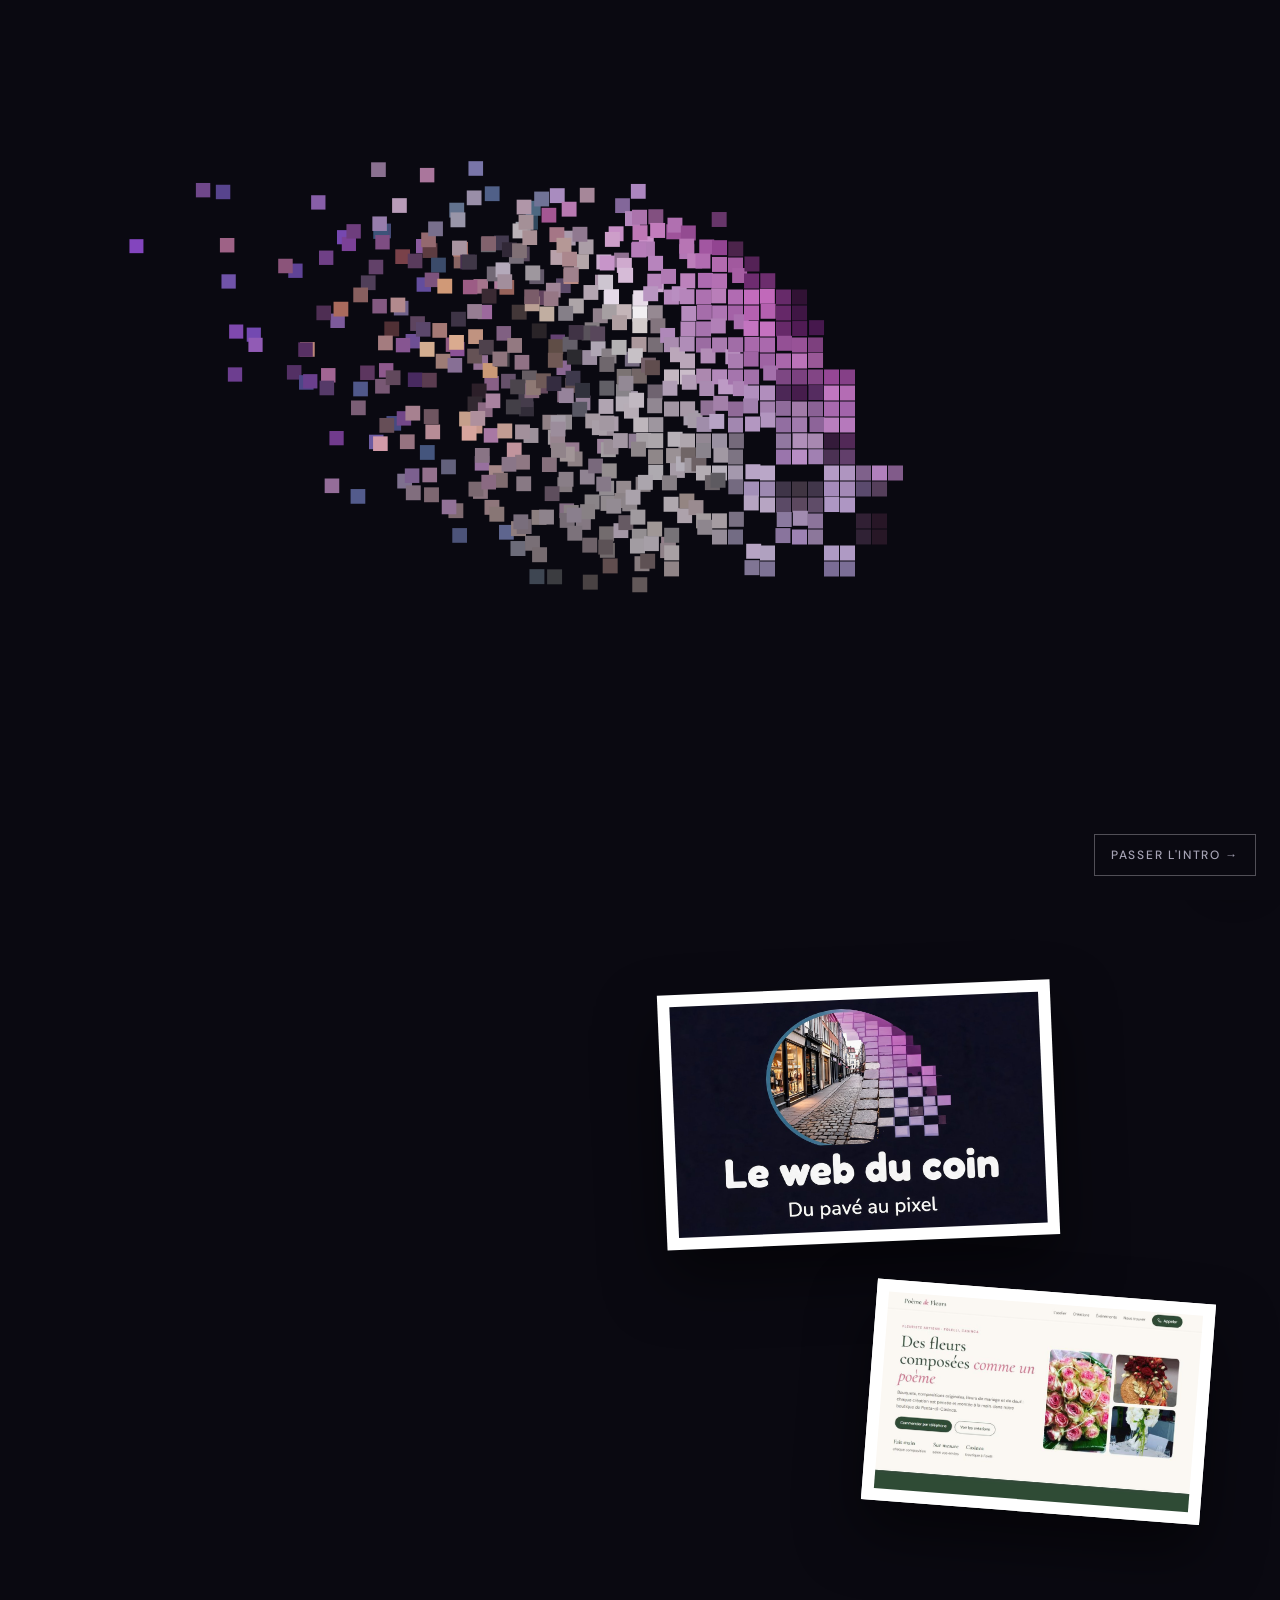
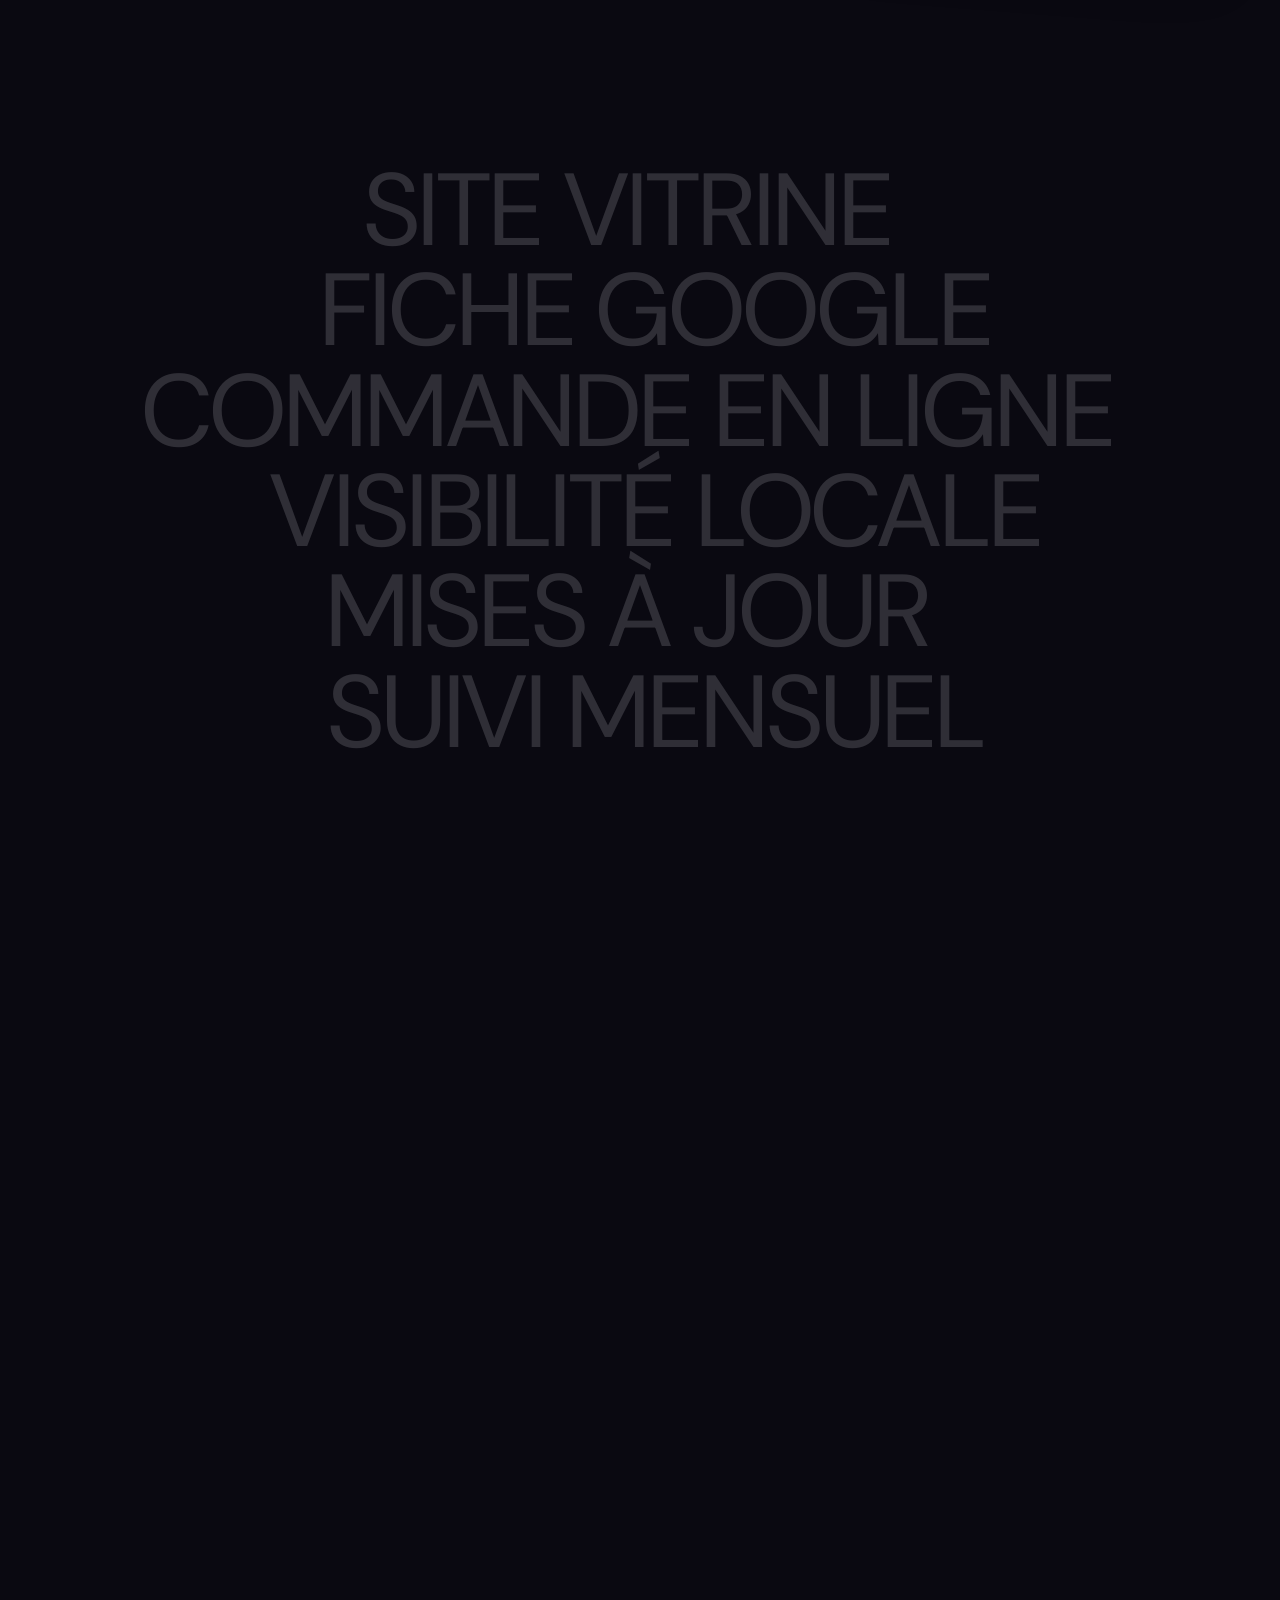
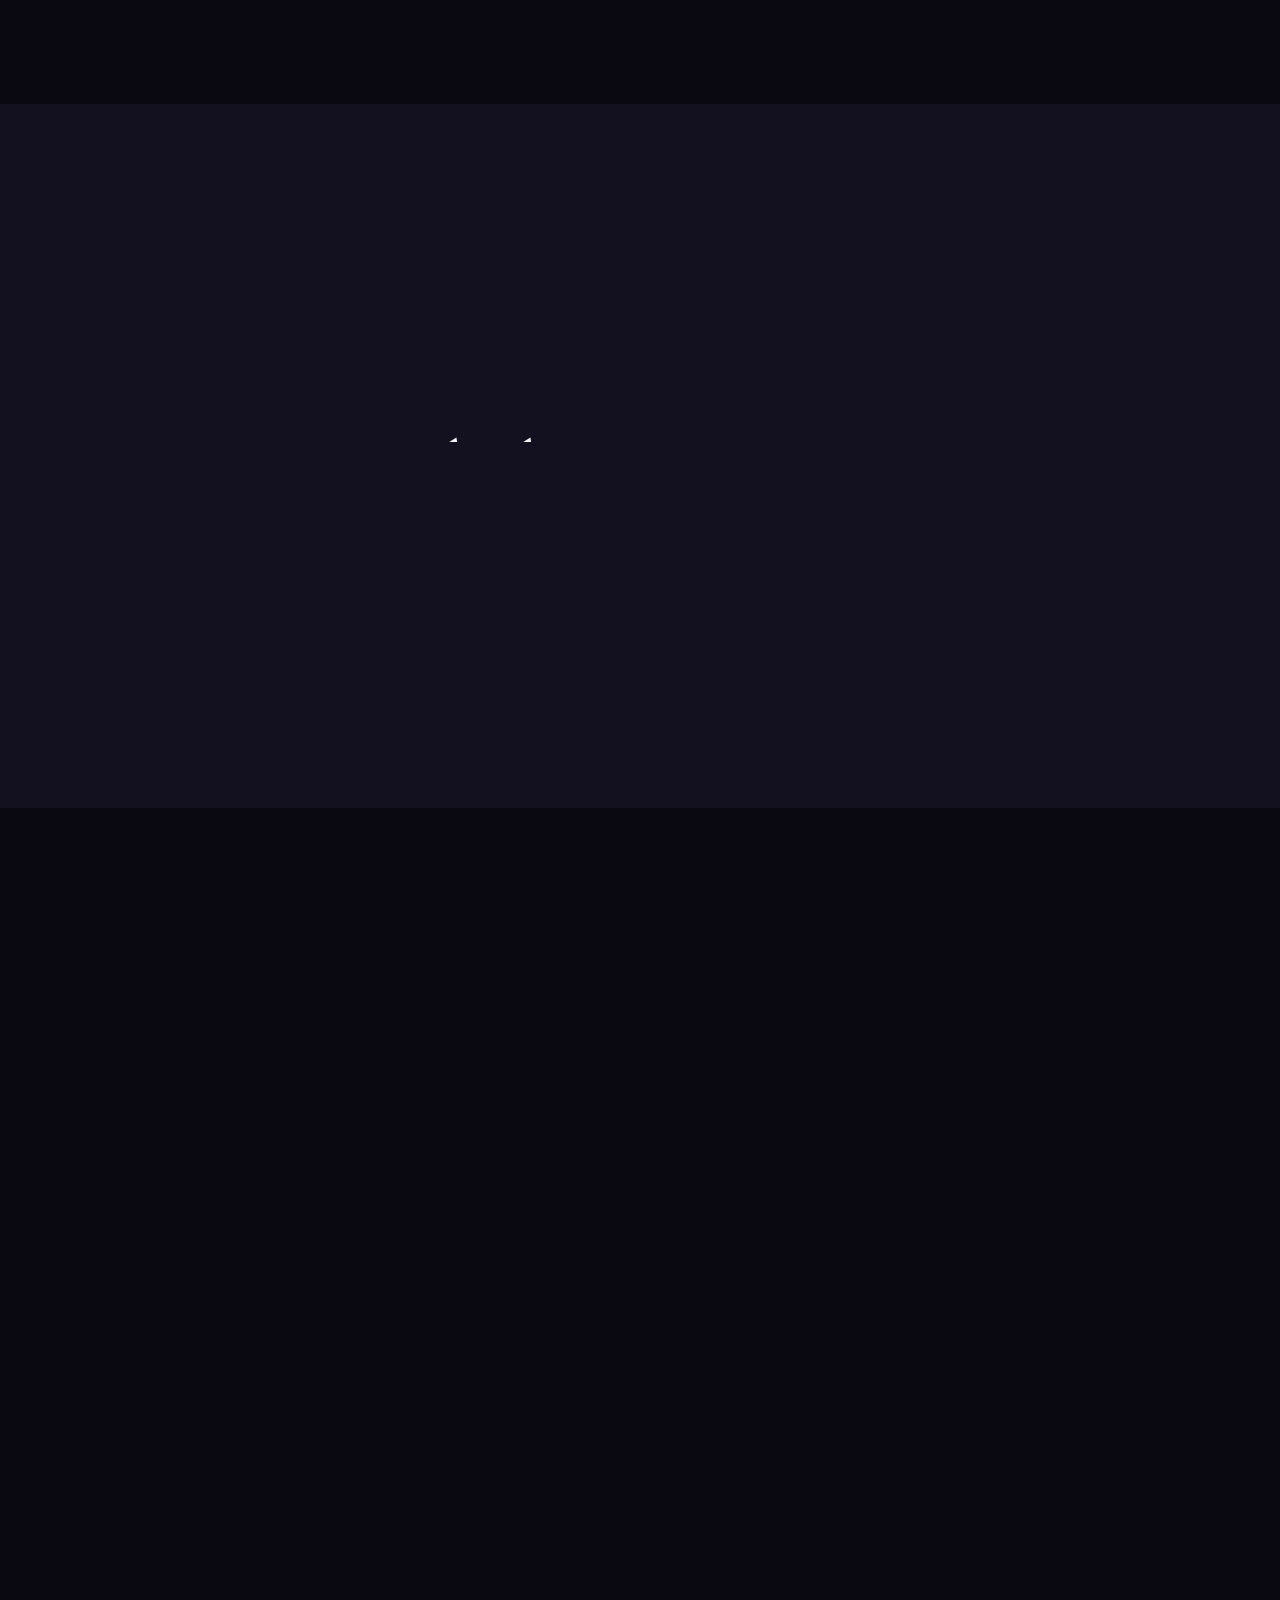
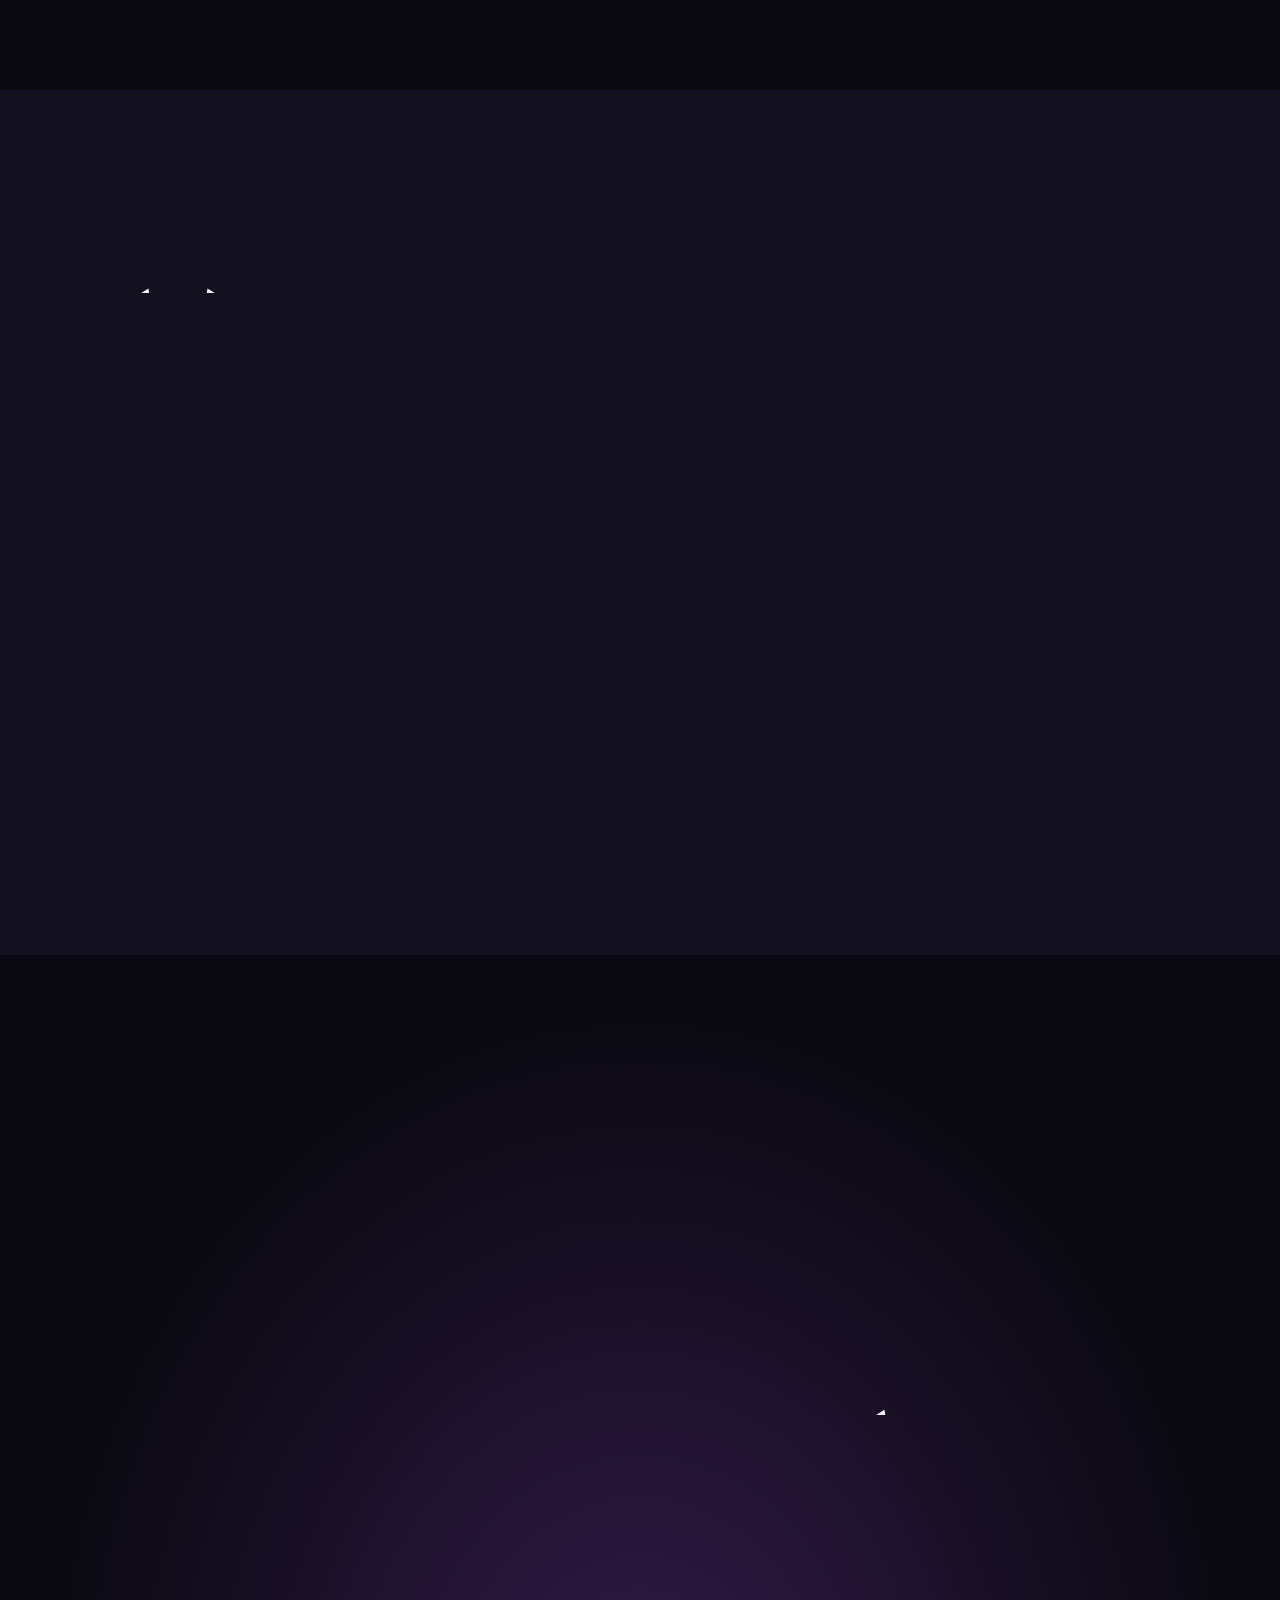
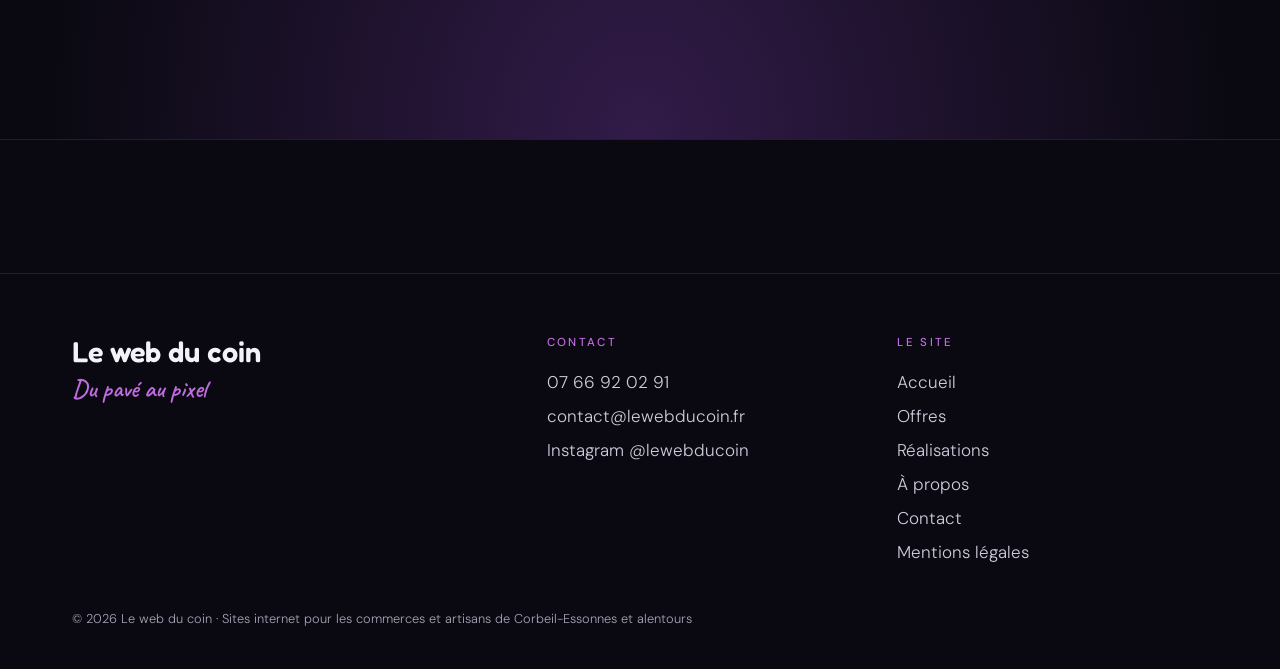
==== commit 13d7d181: "Add files via upload" ====
--- a/index.html
+++ b/index.html
@@ -14,7 +14,7 @@
 <link rel="icon" type="image/png" href="assets/img/favicon.png">
 <link rel="apple-touch-icon" href="assets/img/apple-touch-icon.png">
 <link rel="preload" href="assets/fonts/dm-sans-latin-400-normal.woff2" as="font" type="font/woff2" crossorigin>
-<link rel="stylesheet" href="assets/css/style.css?v=2">
+<link rel="stylesheet" href="assets/css/style.css?v=3">
 <script type="application/ld+json">{"@context":"https://schema.org","@type":"ProfessionalService","name":"Le web du coin","slogan":"Du pavé au pixel","url":"https://lewebducoin.fr","telephone":"+33766920291","email":"contact@lewebducoin.fr","areaServed":[{"@type": "City", "name": "Corbeil-Essonnes"}, {"@type": "City", "name": "Villabé"}, {"@type": "City", "name": "Ormoy"}, {"@type": "City", "name": "Soisy-sur-Seine"}, {"@type": "City", "name": "Étiolles"}, {"@type": "City", "name": "Grigny"}],"address":{"@type":"PostalAddress","addressLocality":"Corbeil-Essonnes","postalCode":"91100","addressCountry":"FR"},"sameAs":["https://www.instagram.com/lewebducoin/"]}</script>
 </head>
 <body>
@@ -114,7 +114,7 @@
   <p class="wrap foot-copy">© 2026 Le web du coin · Sites internet pour les commerces et artisans de Corbeil-Essonnes et alentours</p>
 </footer>
 <a class="fab" href="https://wa.me/33766920291?text=Bonjour%2C%20je%20souhaite%20des%20infos%20pour%20le%20site%20de%20mon%20commerce." aria-label="Écrire sur WhatsApp" rel="noopener">💬</a>
-<script src="assets/js/intro.js?v=2"></script>
-<script src="assets/js/main.js?v=2"></script>
+<script src="assets/js/intro.js?v=3"></script>
+<script src="assets/js/main.js?v=3"></script>
 </body>
 </html>
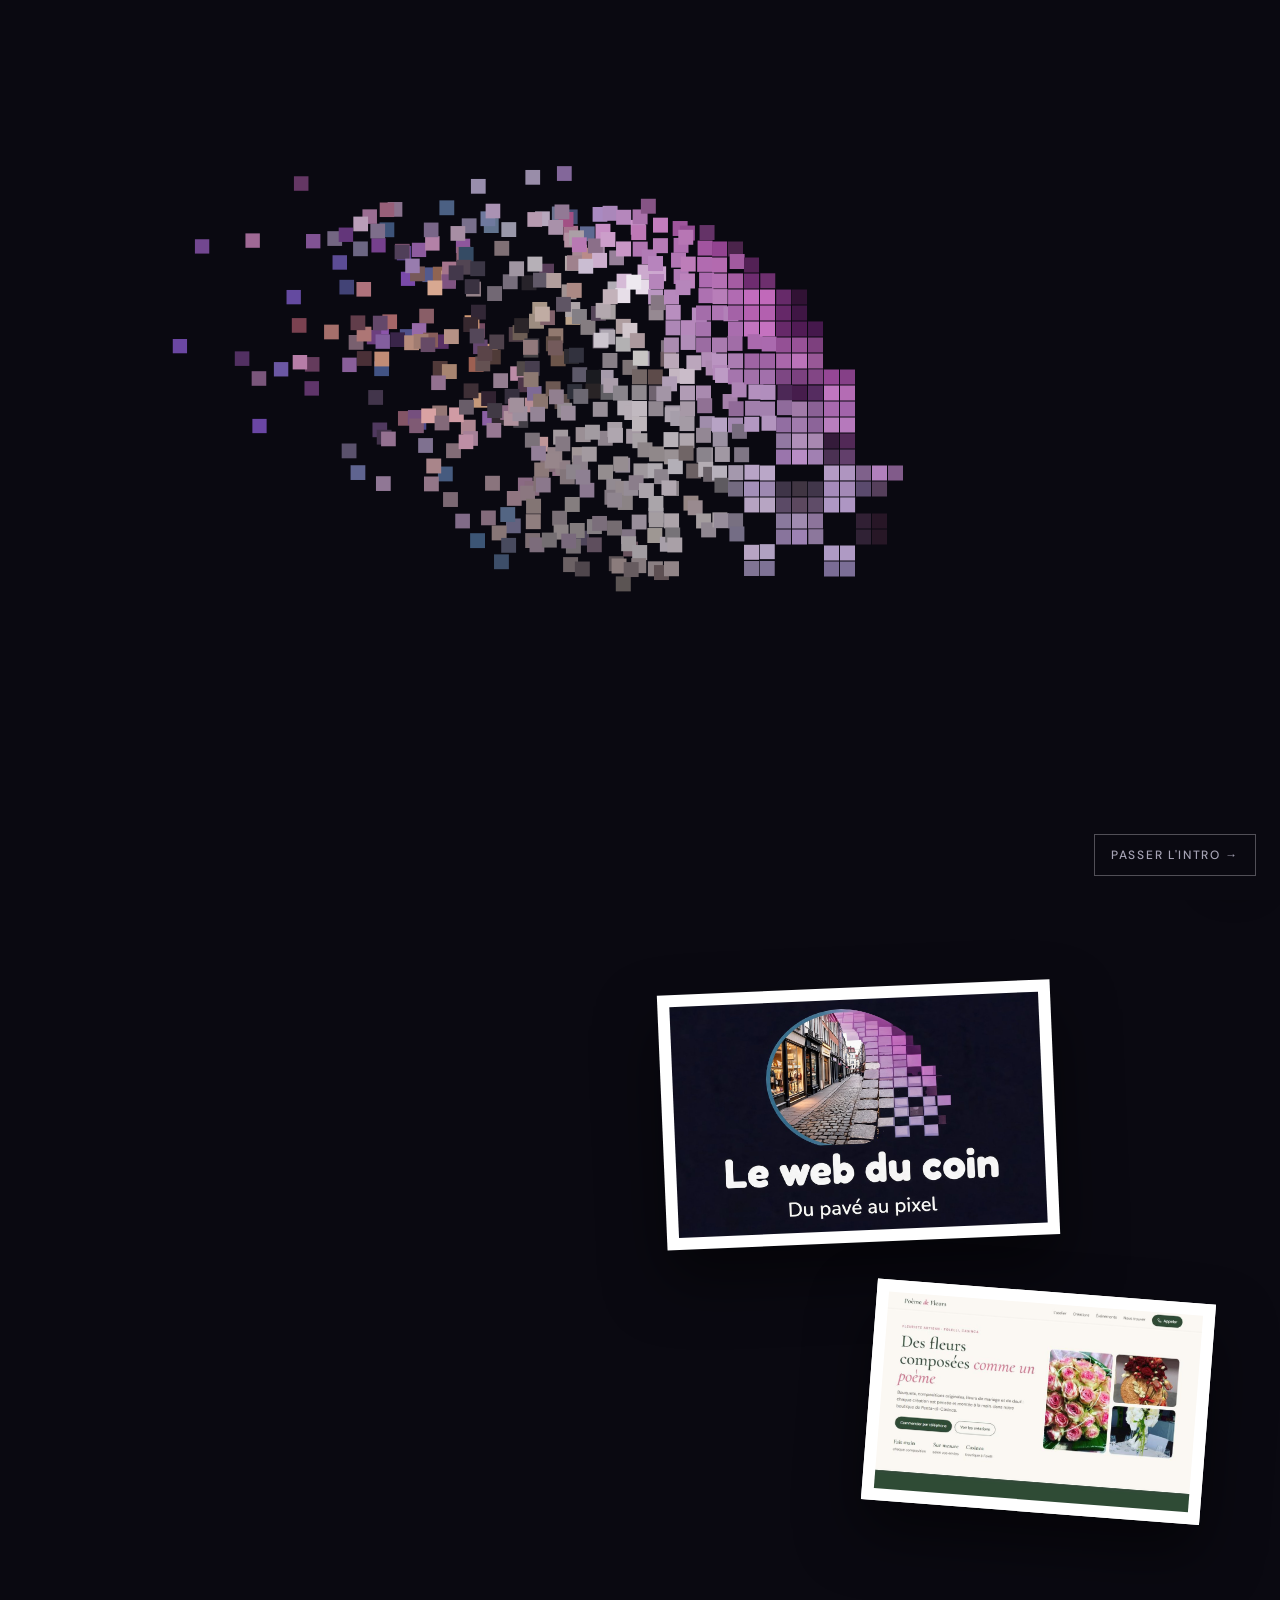
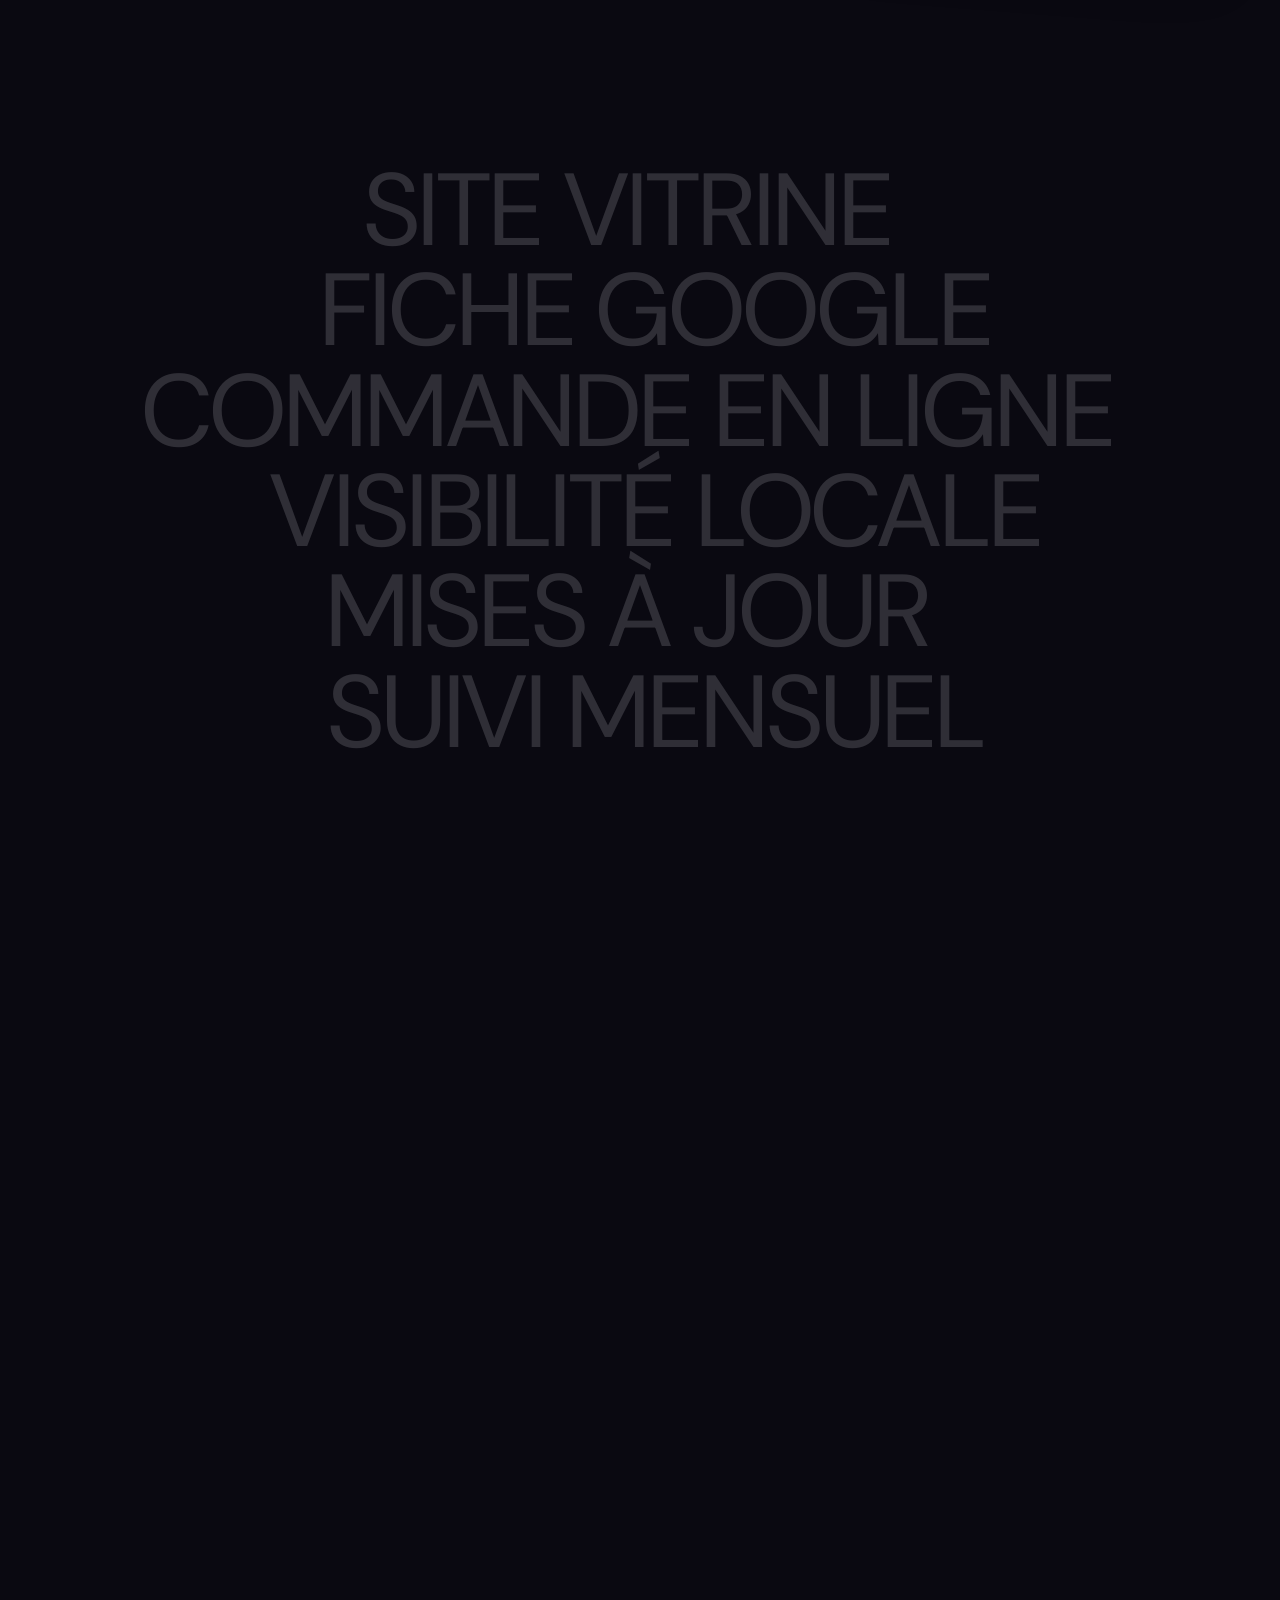
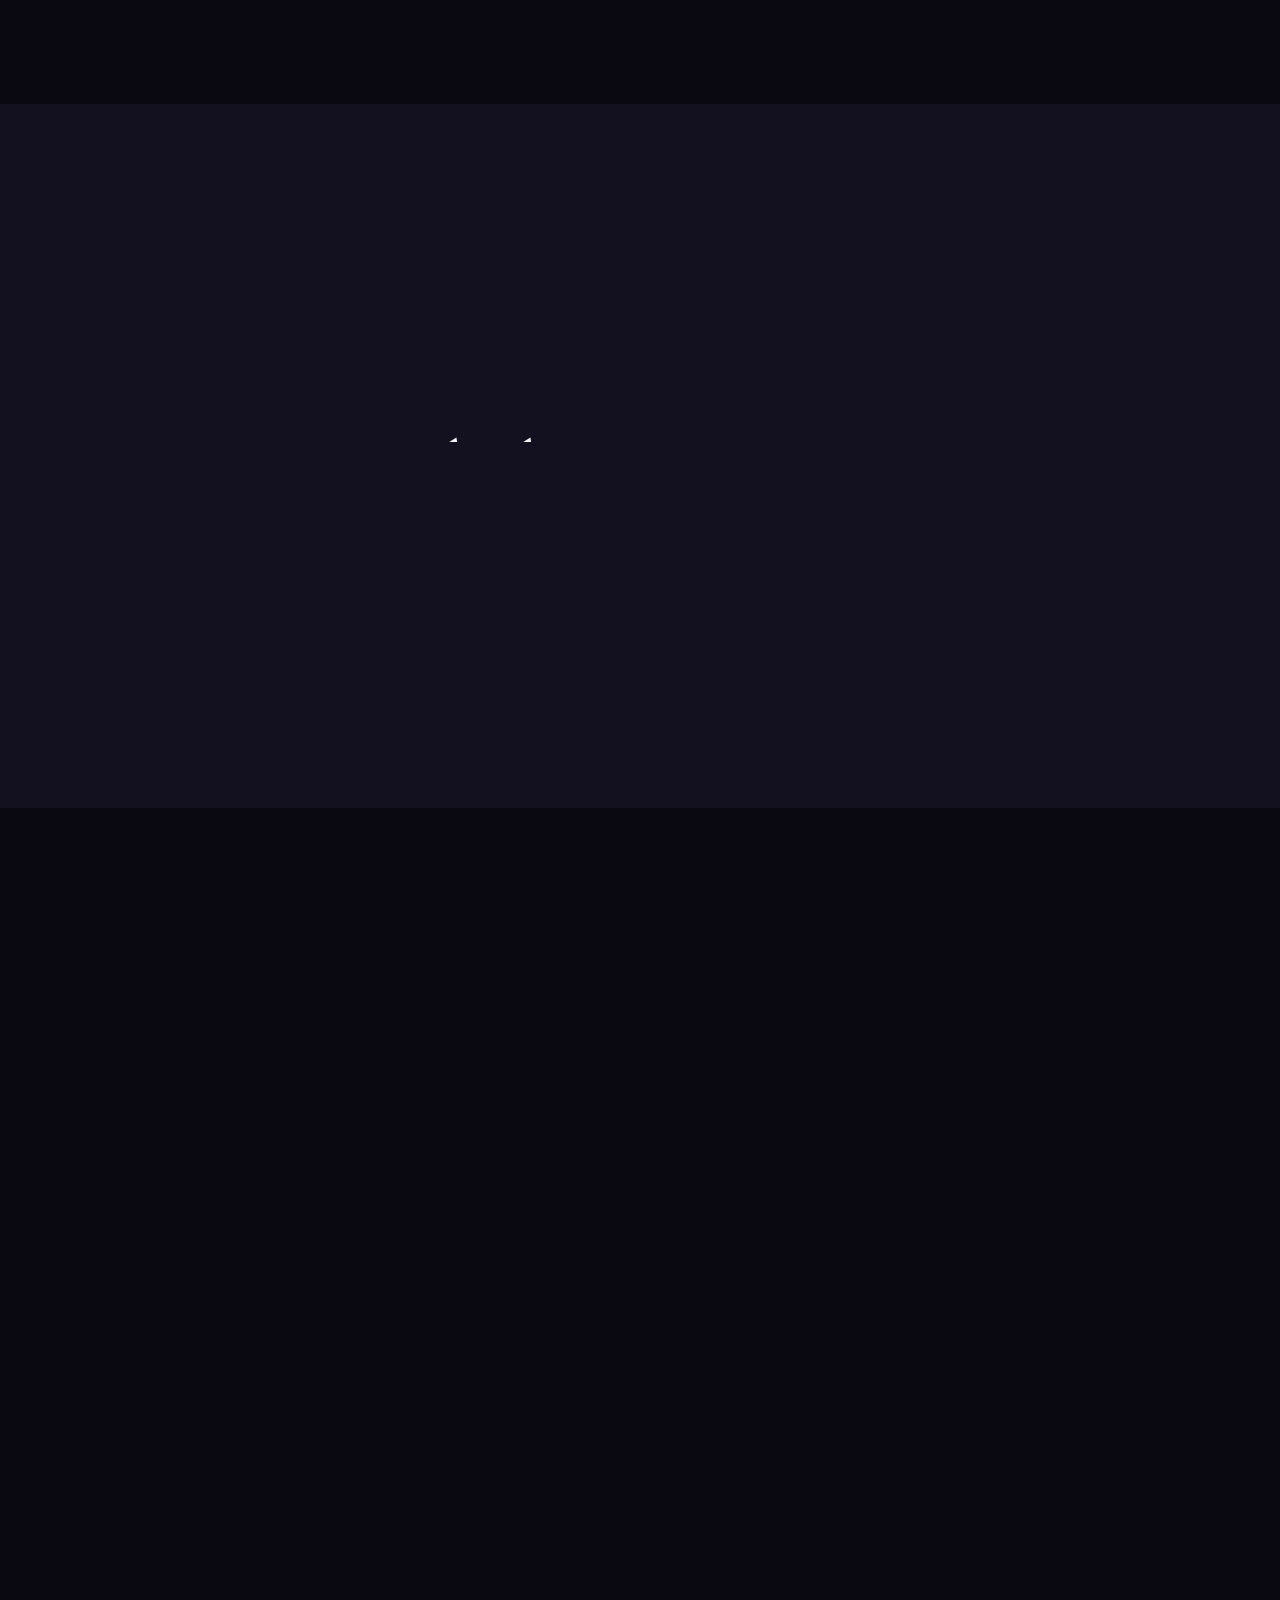
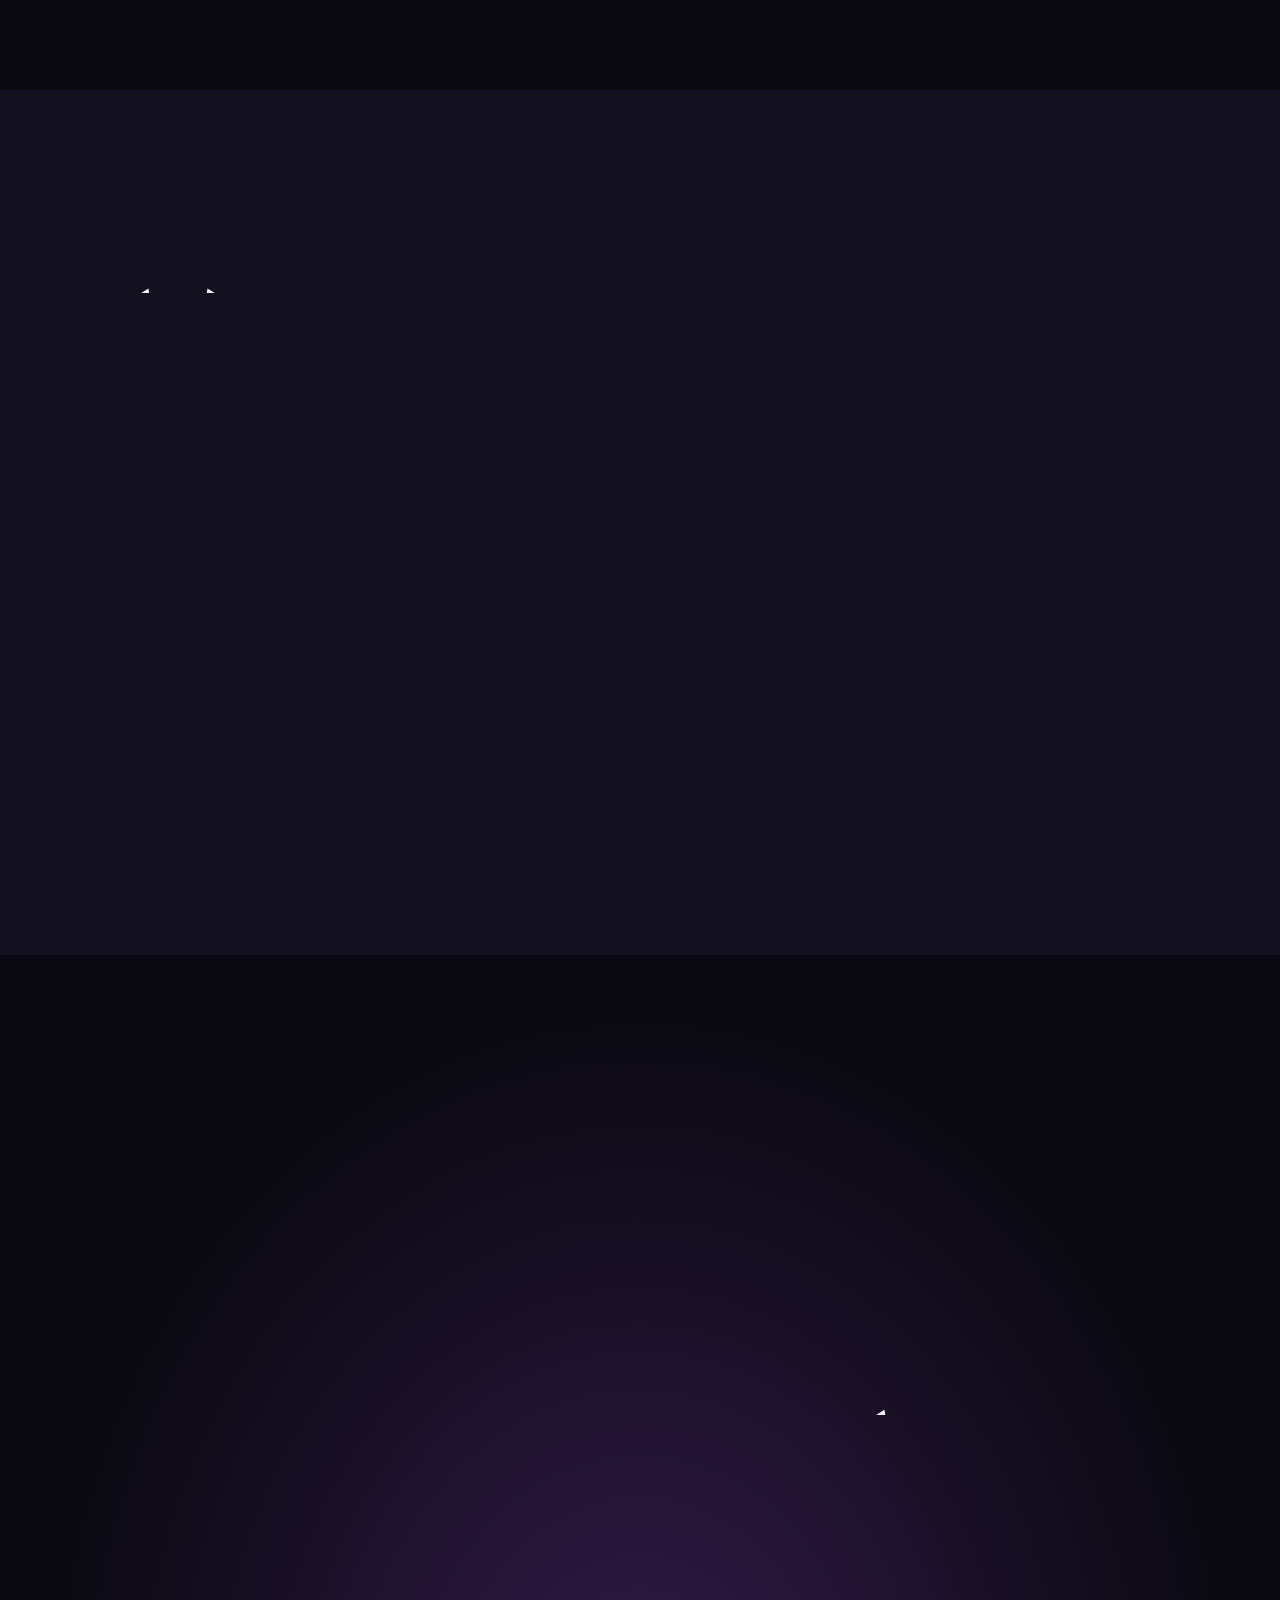
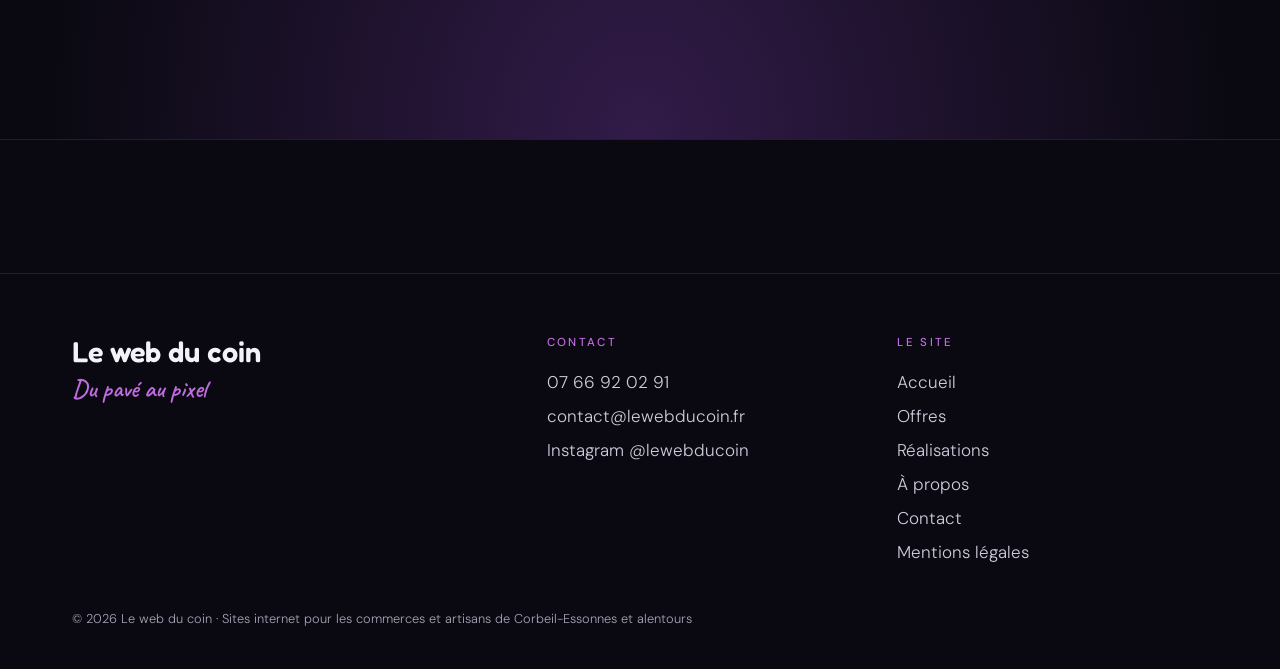
==== commit 0787665a: "Lien Poème de fleurs vers poemedefleurs.fr Co-Authored-By: Claude Opus 5.5 (1M context) <noreply@ant" ====
--- a/index.html
+++ b/index.html
@@ -92,7 +92,7 @@
 <section class="reals"><div class="wrap">
   <div class="sec-head"><h2 class="split lg">Déjà<br>en ligne</h2><p data-r="up">Un loueur de matériel, une fleuriste, un outil d'orientation : chaque projet est différent.</p></div>
   <div class="polas"><a class="pola" href="https://ugoloc91.netlify.app/" target="_blank" rel="noopener" data-r="zoom" style="--d:0.0s;--rot:-3deg">
-  <img src="assets/img/real-ugoloc.jpg" alt="Aperçu du site Ugo Loc 91" loading="lazy" width="960" height="600"><span class="hand">Ugo Loc 91</span><small>Location de matériel · Essonne</small></a><a class="pola" href="https://poemedefleurs.netlify.app/" target="_blank" rel="noopener" data-r="zoom" style="--d:0.15s;--rot:2deg">
+  <img src="assets/img/real-ugoloc.jpg" alt="Aperçu du site Ugo Loc 91" loading="lazy" width="960" height="600"><span class="hand">Ugo Loc 91</span><small>Location de matériel · Essonne</small></a><a class="pola" href="https://poemedefleurs.fr/" target="_blank" rel="noopener" data-r="zoom" style="--d:0.15s;--rot:2deg">
   <img src="assets/img/real-poeme.jpg" alt="Aperçu du site Poème de fleurs" loading="lazy" width="960" height="600"><span class="hand">Poème de fleurs</span><small>Fleuriste artisan · Corse</small></a><a class="pola" href="https://orientation91.fr/" target="_blank" rel="noopener" data-r="zoom" style="--d:0.3s;--rot:-1.5deg">
   <img src="assets/img/real-orientation.jpg" alt="Aperçu du site Orientation 91" loading="lazy" width="960" height="600"><span class="hand">Orientation 91</span><small>Outil pédagogique</small></a></div>
   <p class="center" data-r="up"><a class="btn btn-line" href="realisations.html">Toutes les réalisations</a></p>
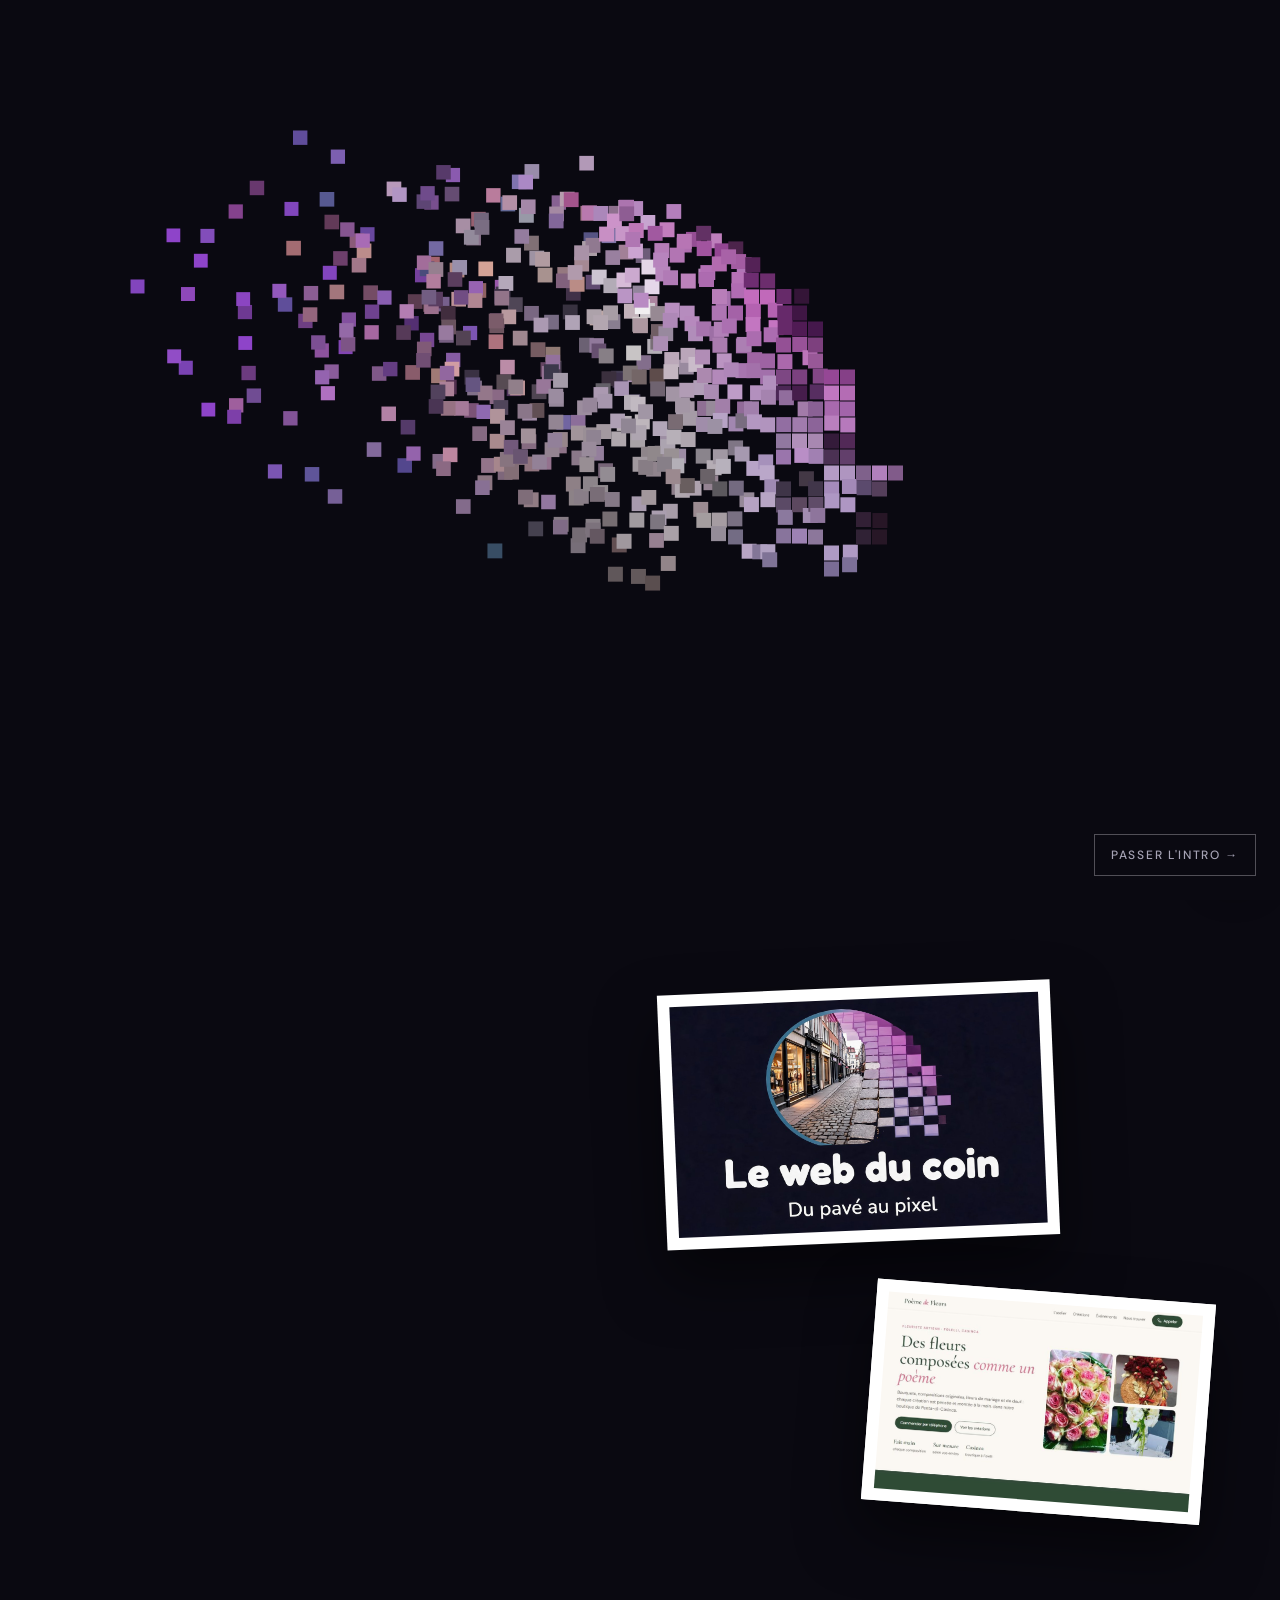
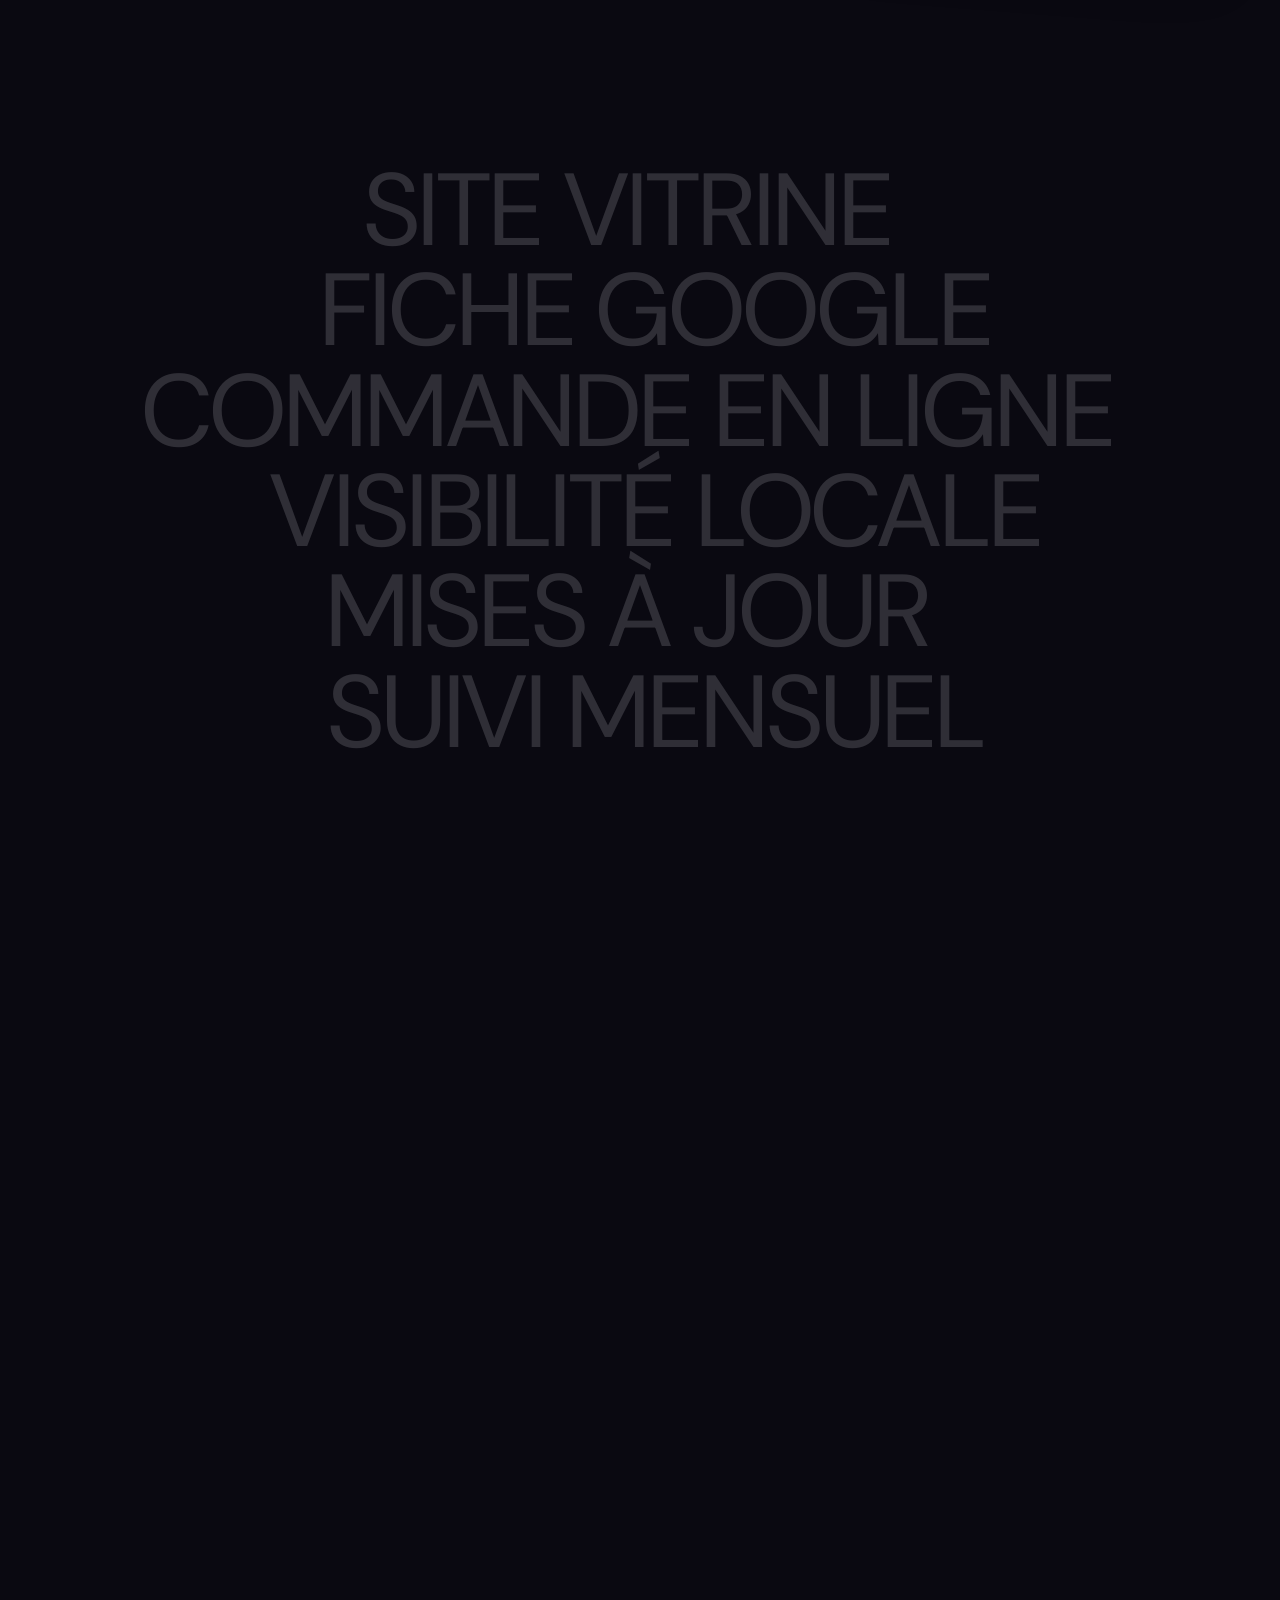
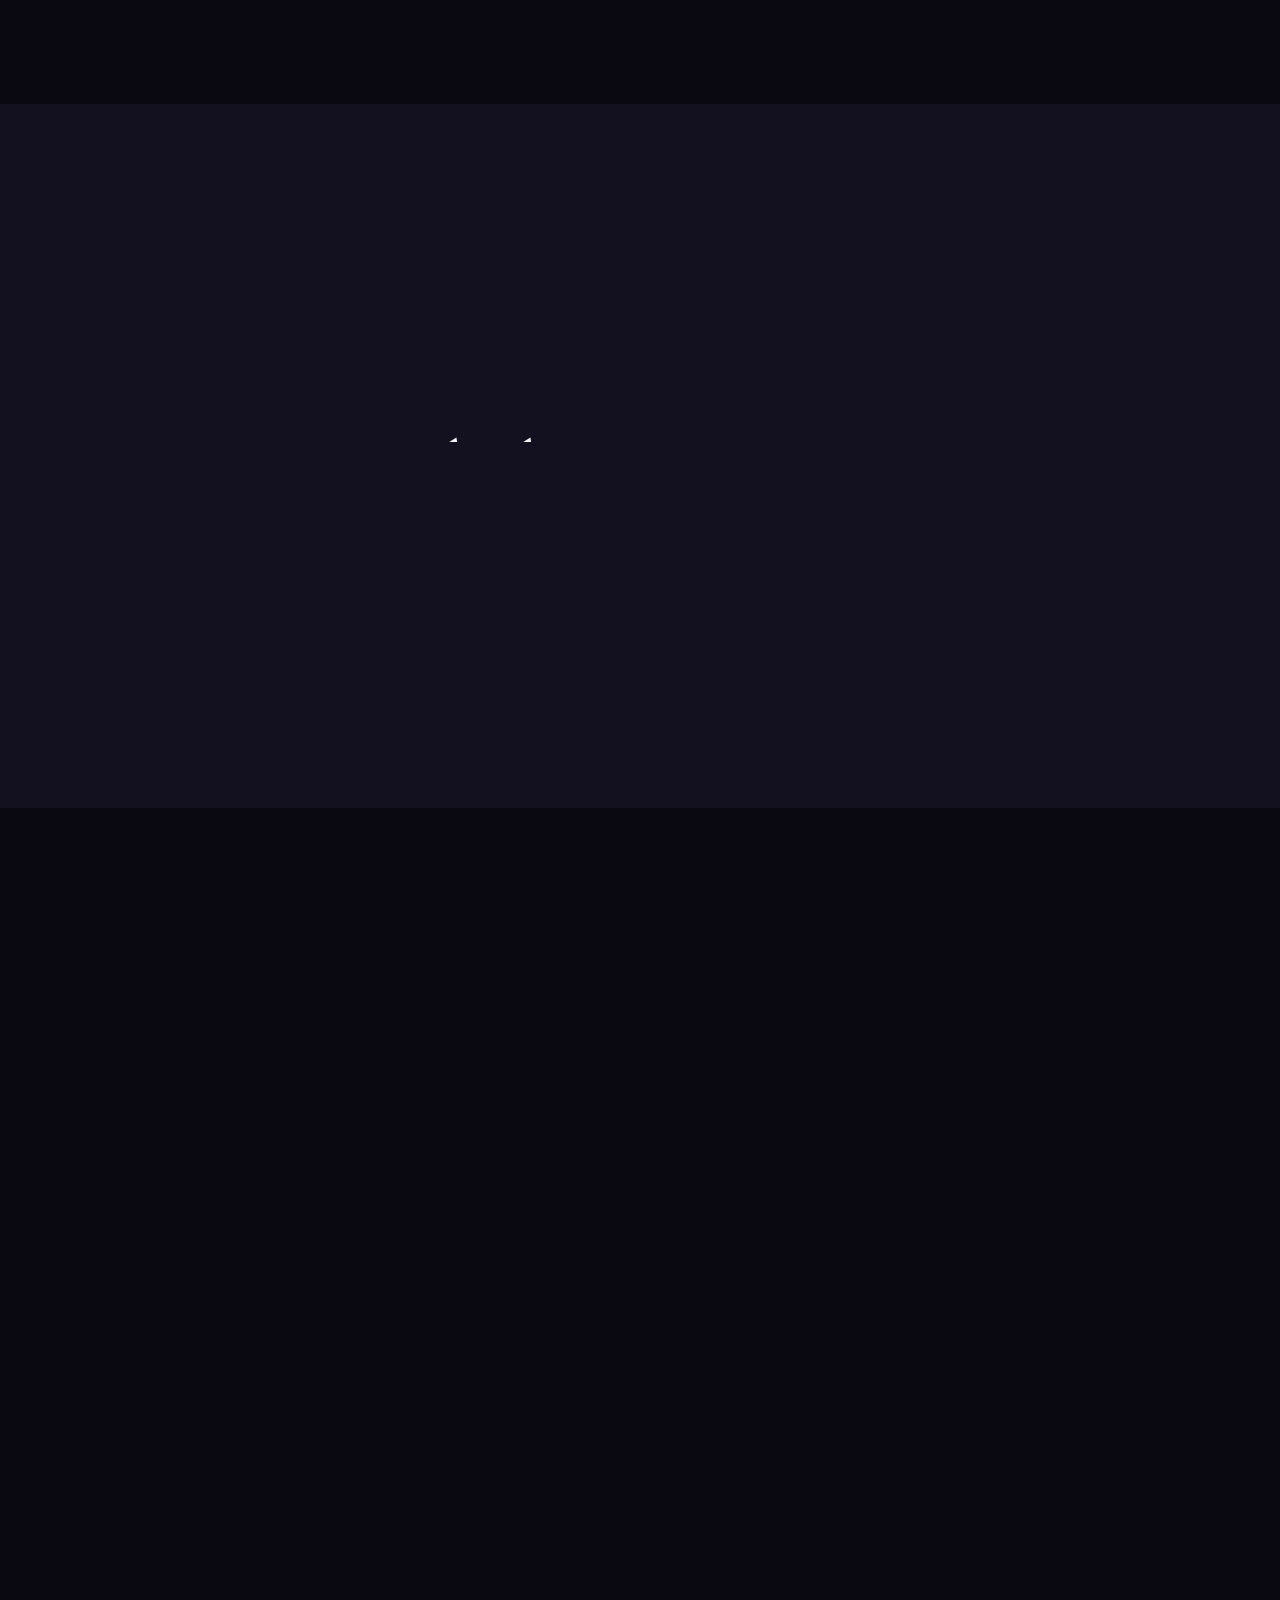
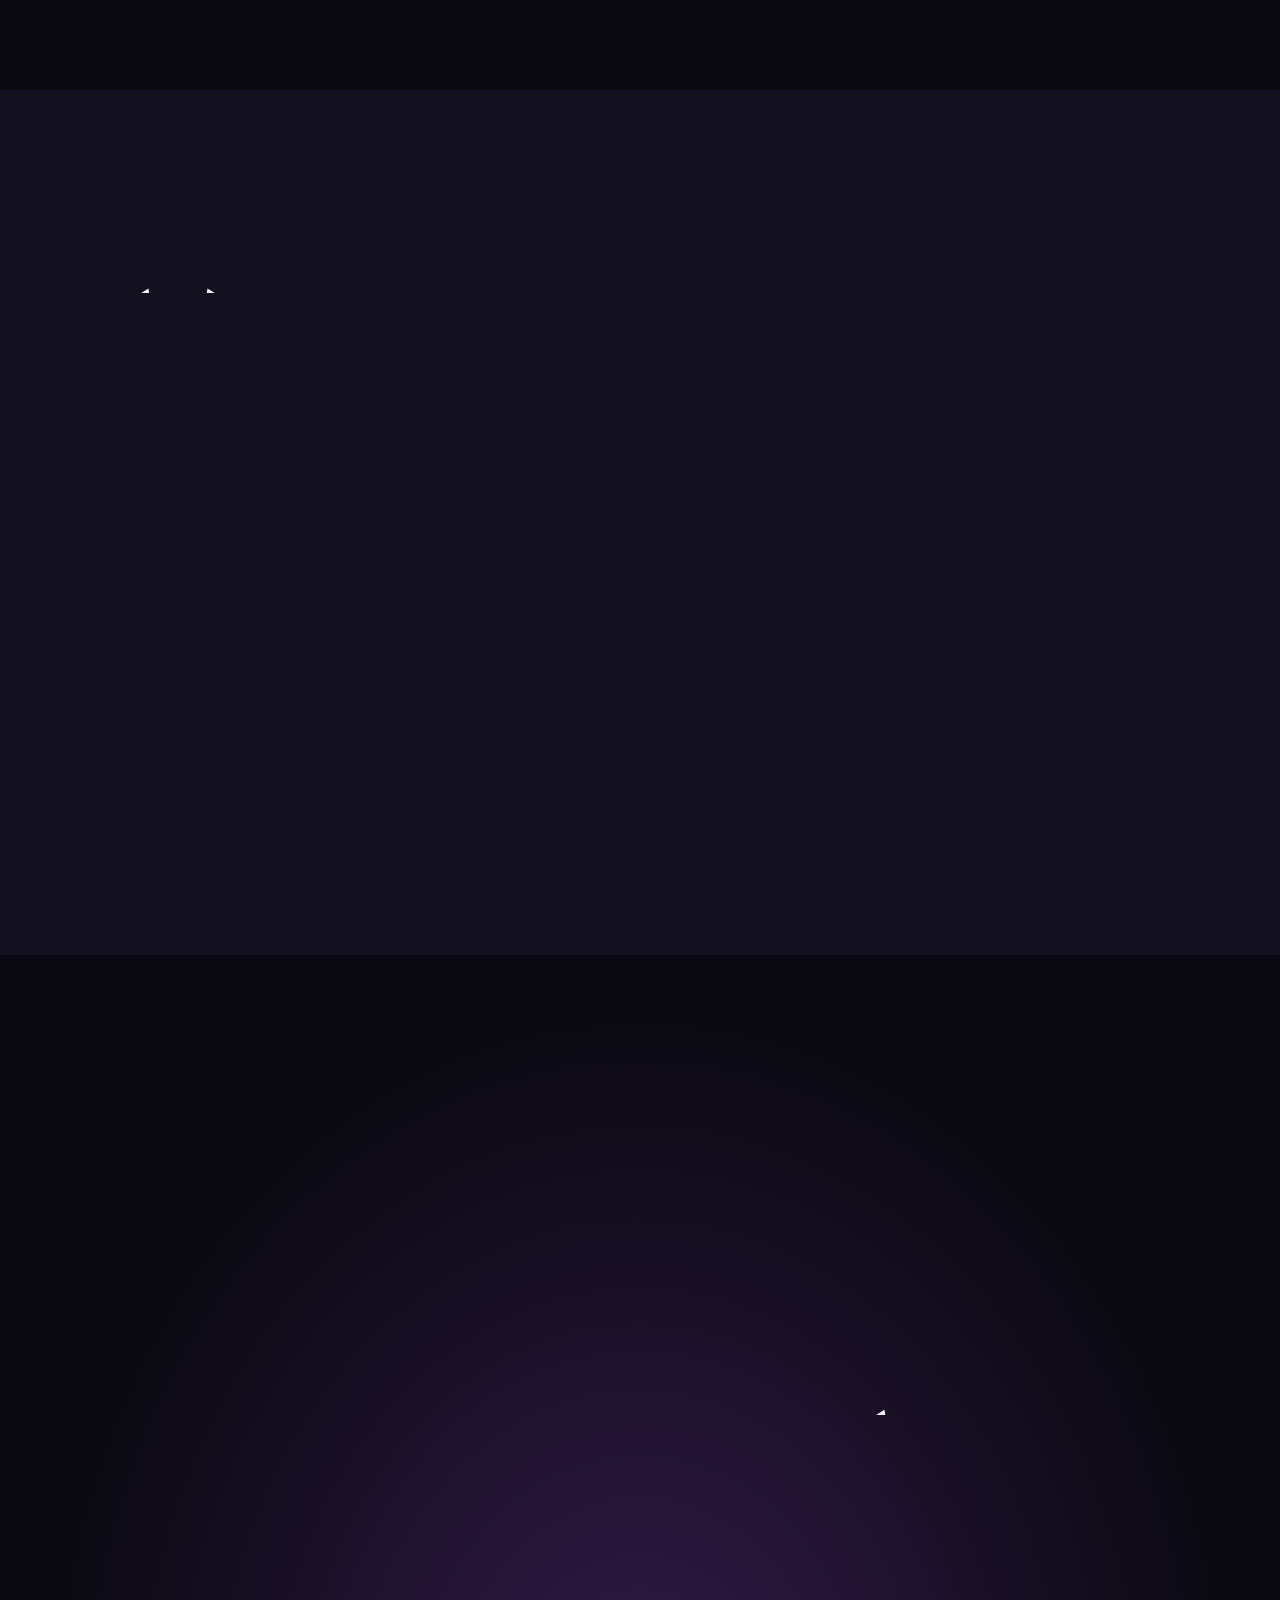
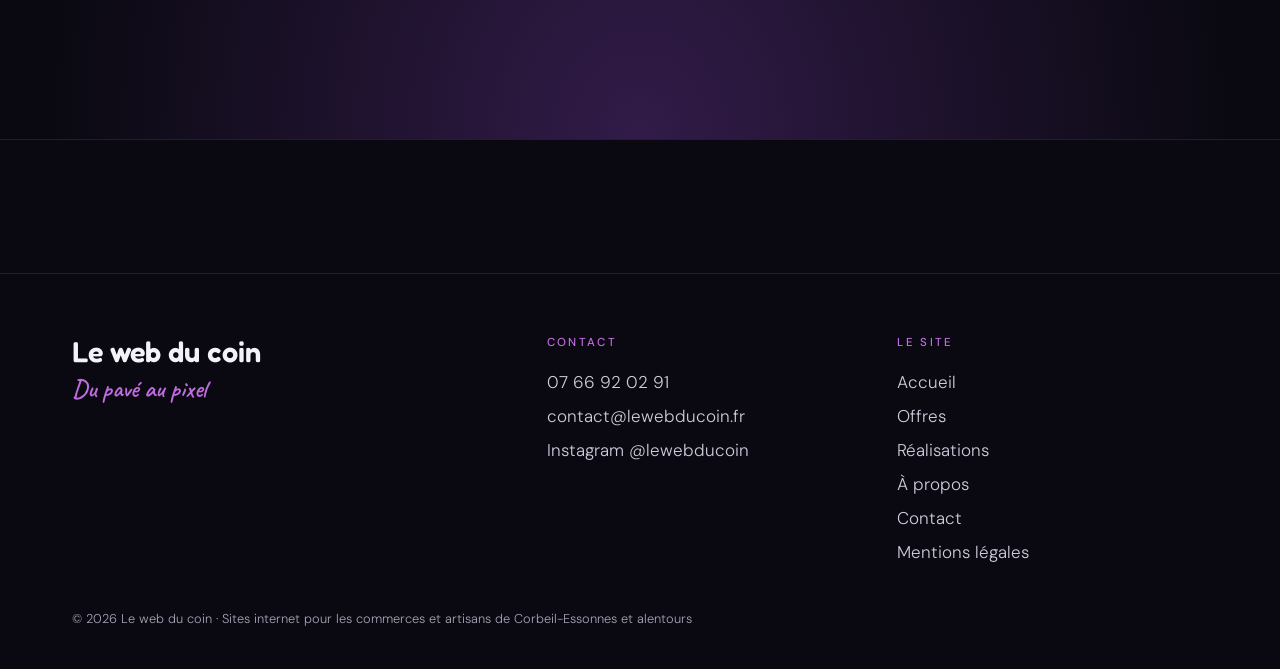
==== commit 9d6a0c56: "Add files via upload" ====
--- a/index.html
+++ b/index.html
@@ -46,7 +46,7 @@
   </div>
   <div class="duo-pics">
     <figure class="pic pic-a" data-p=".08" data-rot="-4"><img src="assets/img/banniere.jpg" alt="Une rue pavée dont les pavés se transforment en pixels" loading="lazy" width="1920" height="800"></figure>
-    <figure class="pic pic-b" data-p="-.06" data-rot="3"><img src="assets/img/real-poeme.jpg" alt="Aperçu d'un site réalisé : Poème de fleurs" loading="lazy" width="960" height="600"></figure>
+    <figure class="pic pic-b" data-p="-.06" data-rot="3"><img src="assets/img/real-poeme.jpg?v=2" alt="Aperçu d'un site réalisé : Poème de fleurs" loading="lazy" width="960" height="600"></figure>
   </div>
 </div></section>
 
@@ -93,7 +93,7 @@
   <div class="sec-head"><h2 class="split lg">Déjà<br>en ligne</h2><p data-r="up">Un loueur de matériel, une fleuriste, un outil d'orientation : chaque projet est différent.</p></div>
   <div class="polas"><a class="pola" href="https://ugoloc91.netlify.app/" target="_blank" rel="noopener" data-r="zoom" style="--d:0.0s;--rot:-3deg">
   <img src="assets/img/real-ugoloc.jpg" alt="Aperçu du site Ugo Loc 91" loading="lazy" width="960" height="600"><span class="hand">Ugo Loc 91</span><small>Location de matériel · Essonne</small></a><a class="pola" href="https://poemedefleurs.fr/" target="_blank" rel="noopener" data-r="zoom" style="--d:0.15s;--rot:2deg">
-  <img src="assets/img/real-poeme.jpg" alt="Aperçu du site Poème de fleurs" loading="lazy" width="960" height="600"><span class="hand">Poème de fleurs</span><small>Fleuriste artisan · Corse</small></a><a class="pola" href="https://orientation91.fr/" target="_blank" rel="noopener" data-r="zoom" style="--d:0.3s;--rot:-1.5deg">
+  <img src="assets/img/real-poeme.jpg?v=2" alt="Aperçu du site Poème de fleurs" loading="lazy" width="960" height="600"><span class="hand">Poème de fleurs</span><small>Fleuriste artisan · Corse</small></a><a class="pola" href="https://orientation91.fr/" target="_blank" rel="noopener" data-r="zoom" style="--d:0.3s;--rot:-1.5deg">
   <img src="assets/img/real-orientation.jpg" alt="Aperçu du site Orientation 91" loading="lazy" width="960" height="600"><span class="hand">Orientation 91</span><small>Outil pédagogique</small></a></div>
   <p class="center" data-r="up"><a class="btn btn-line" href="realisations.html">Toutes les réalisations</a></p>
 </div></section>
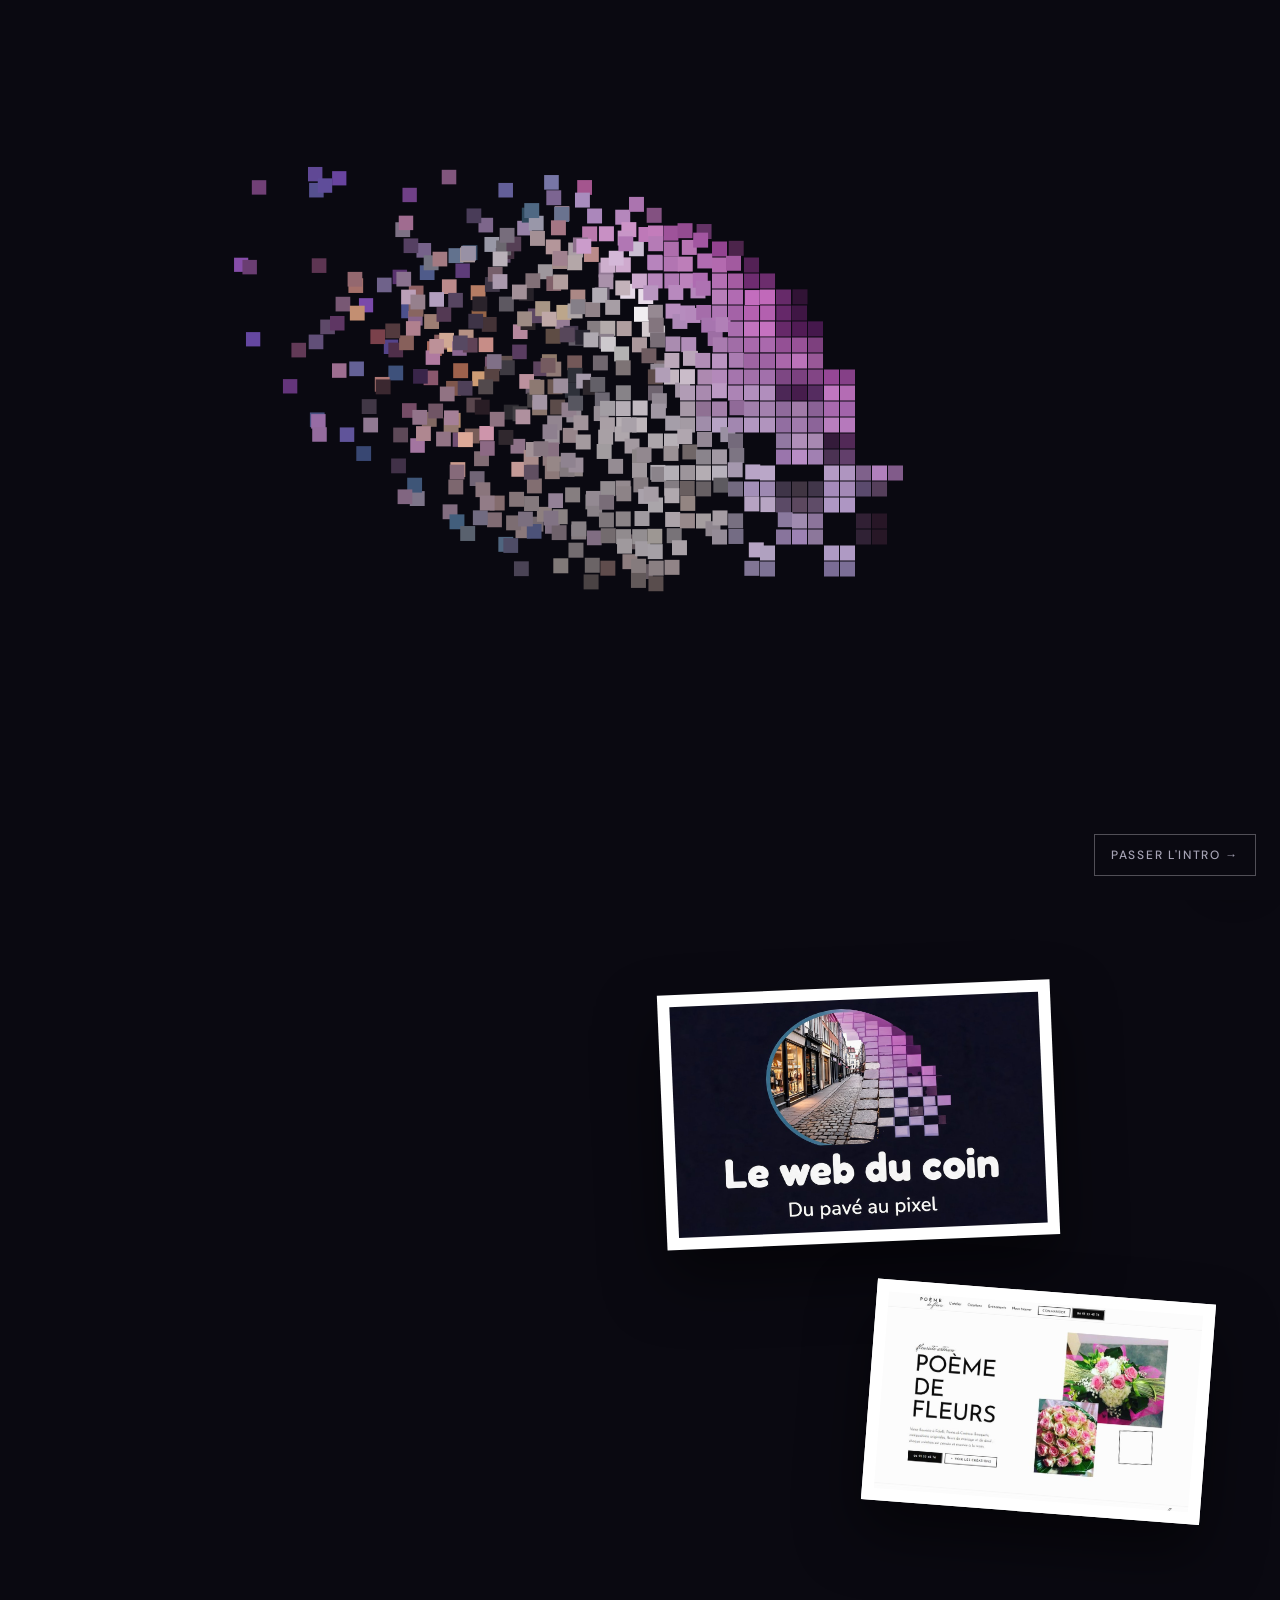
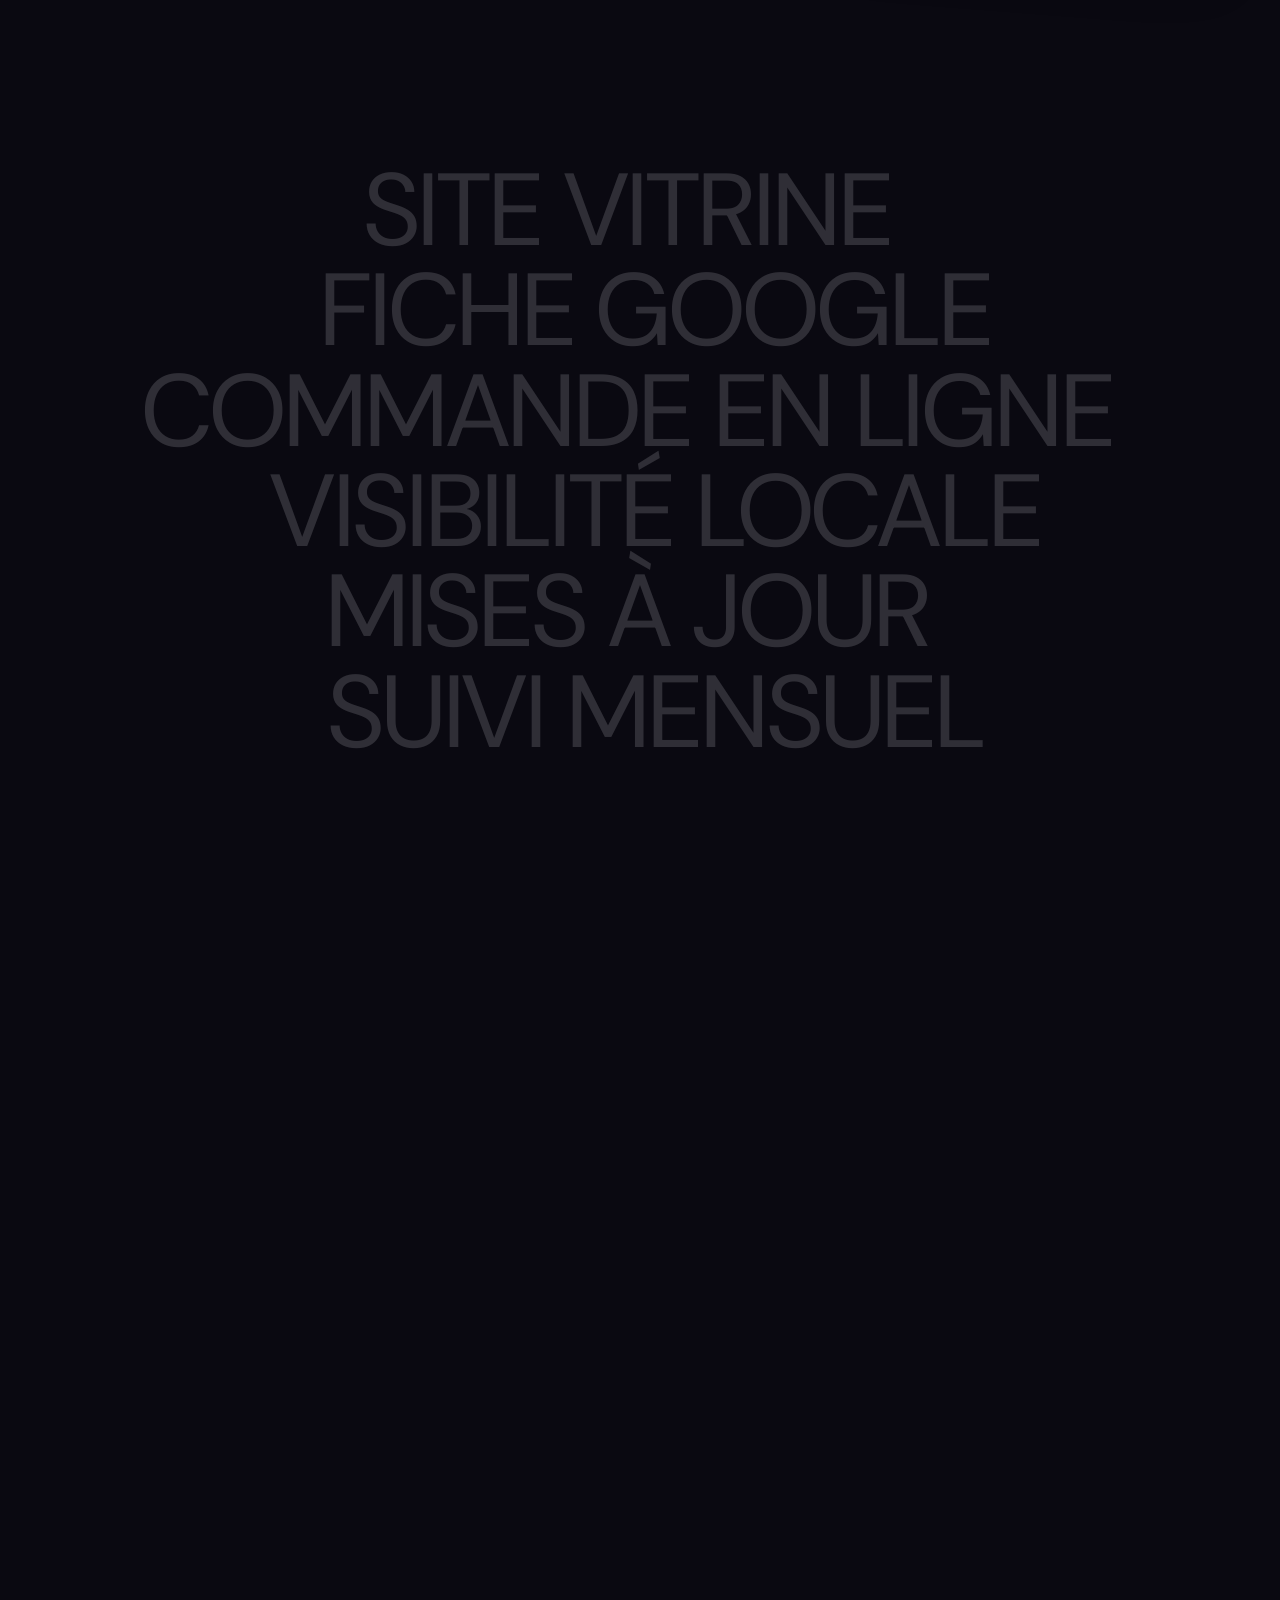
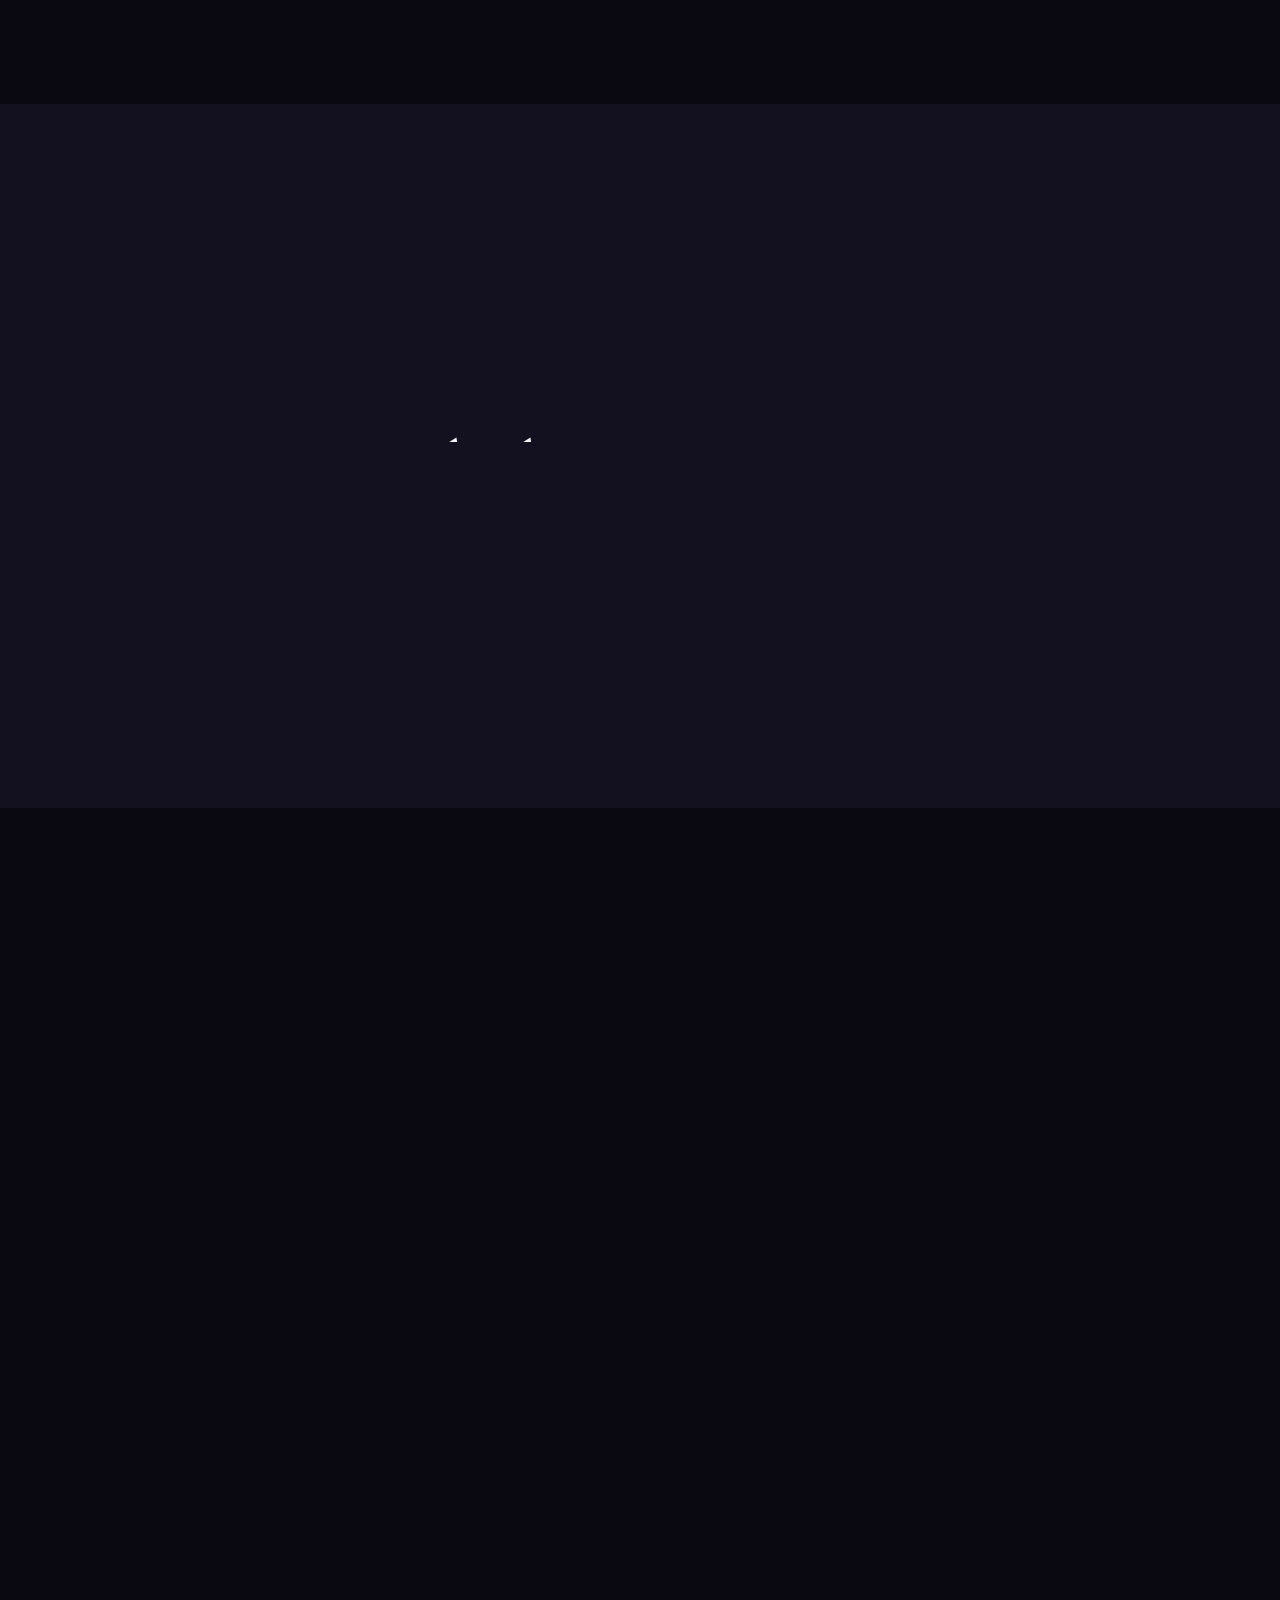
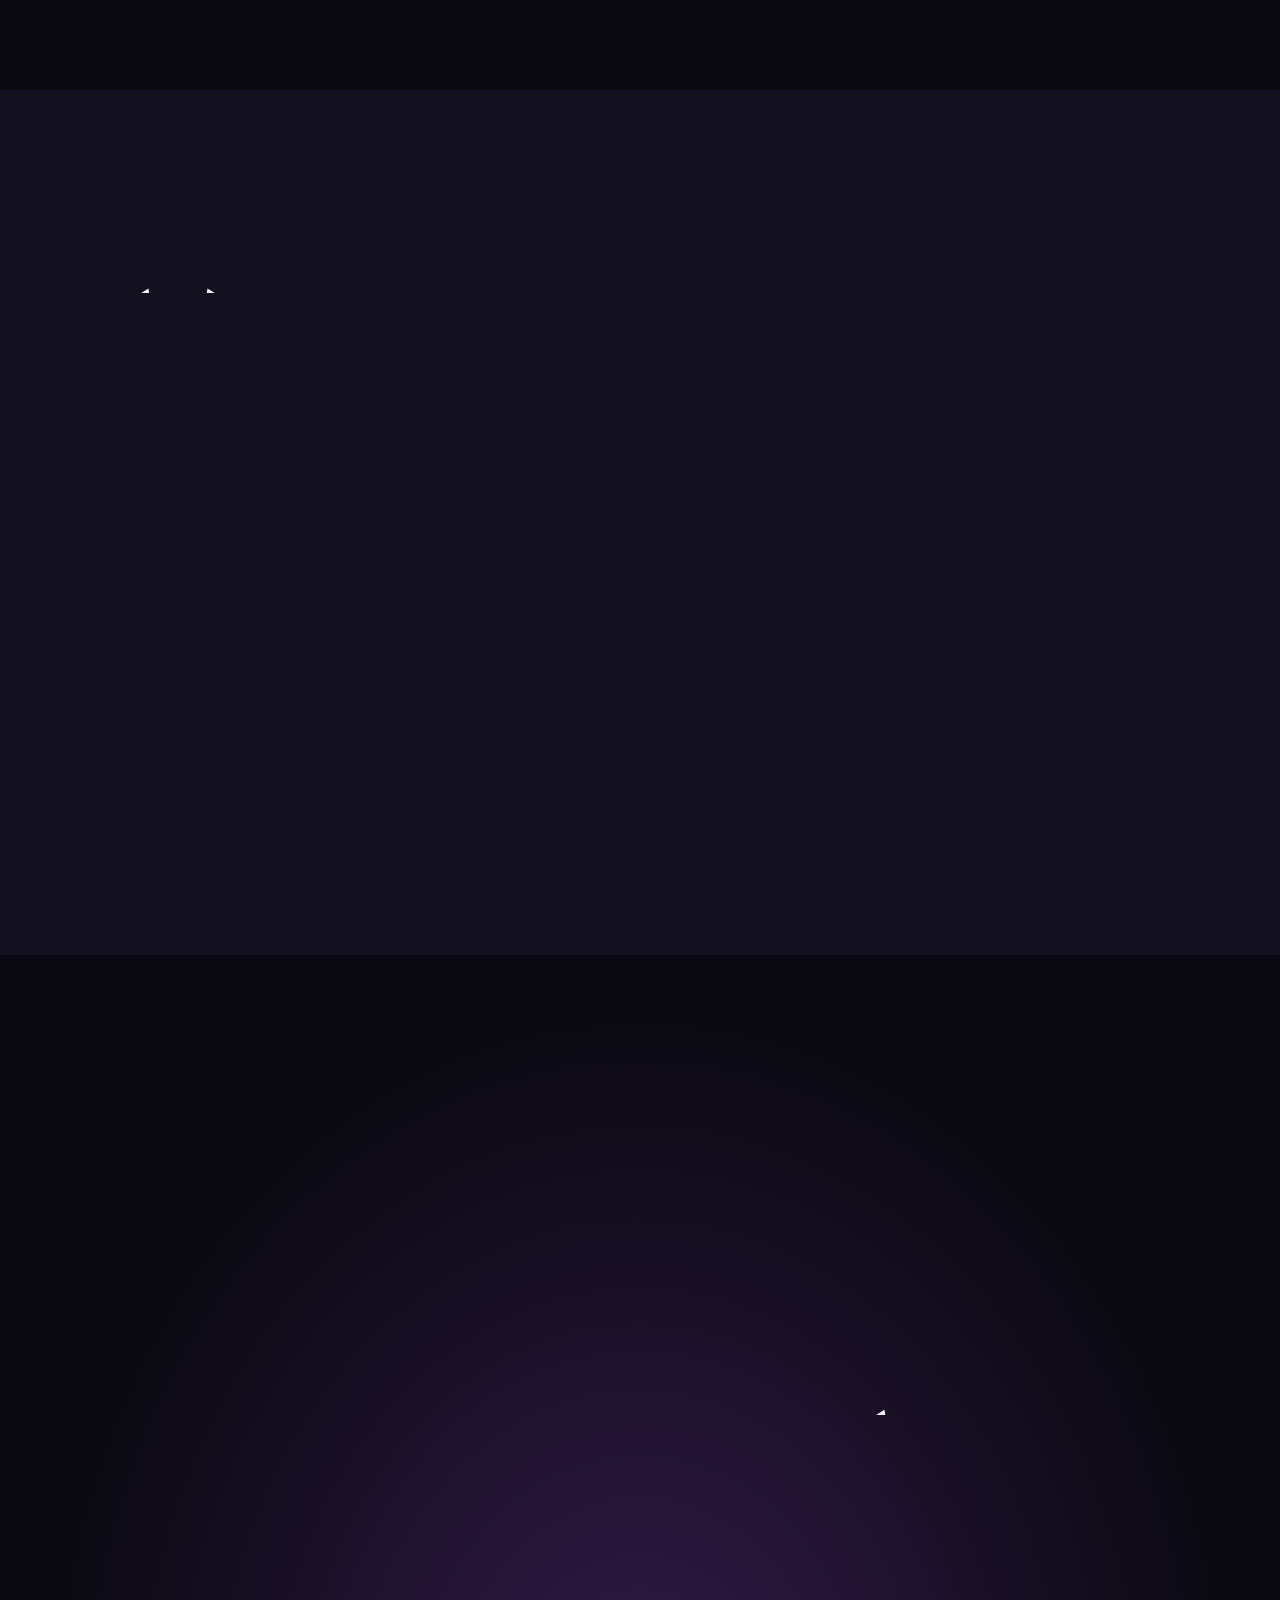
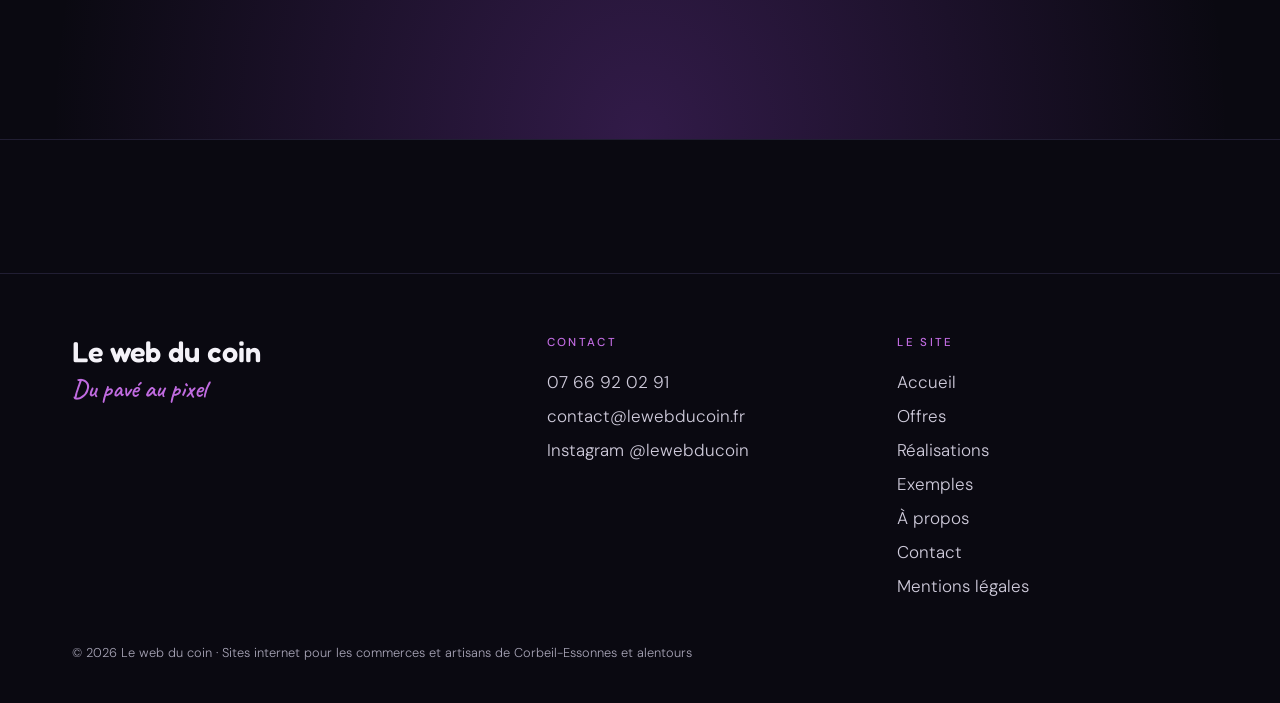
==== commit 31abbe8f: "Ajoute l'onglet Exemples avec les 3 démos par métier Page exemples.html, lien dans le menu et le pie" ====
--- a/index.html
+++ b/index.html
@@ -23,7 +23,7 @@
 <header class="header"><div class="wrap head-in">
   <a class="brand" href="index.html"><img src="assets/img/embleme.webp" alt="" width="54" height="39"><span>Le web du coin</span></a>
   <button class="nav-toggle" aria-expanded="false" aria-controls="menu"><span></span><b class="sr">Menu</b></button>
-  <nav aria-label="Menu principal"><ul class="nav" id="menu"><li><a href="index.html" aria-current="page">Accueil</a></li><li><a href="offres.html">Offres</a></li><li><a href="realisations.html">Réalisations</a></li><li><a href="a-propos.html">À propos</a></li><li><a href="contact.html">Contact</a></li><li class="nav-tel"><a href="tel:+33766920291">07 66 92 02 91</a></li></ul></nav>
+  <nav aria-label="Menu principal"><ul class="nav" id="menu"><li><a href="index.html" aria-current="page">Accueil</a></li><li><a href="offres.html">Offres</a></li><li><a href="realisations.html">Réalisations</a></li><li><a href="exemples.html">Exemples</a></li><li><a href="a-propos.html">À propos</a></li><li><a href="contact.html">Contact</a></li><li class="nav-tel"><a href="tel:+33766920291">07 66 92 02 91</a></li></ul></nav>
 </div></header>
 <main id="main">
 
@@ -109,7 +109,7 @@
   <div class="wrap foot-in">
     <div><p class="foot-logo">Le web du coin</p><p class="hand">Du pavé au pixel</p></div>
     <div><p class="foot-h">Contact</p><p><a href="tel:+33766920291">07 66 92 02 91</a><br><a href="mailto:contact@lewebducoin.fr">contact@lewebducoin.fr</a><br><a href="https://www.instagram.com/lewebducoin/" rel="noopener">Instagram @lewebducoin</a></p></div>
-    <div><p class="foot-h">Le site</p><p><a href="index.html">Accueil</a><br><a href="offres.html">Offres</a><br><a href="realisations.html">Réalisations</a><br><a href="a-propos.html">À propos</a><br><a href="contact.html">Contact</a><br><a href="mentions-legales.html">Mentions légales</a></p></div>
+    <div><p class="foot-h">Le site</p><p><a href="index.html">Accueil</a><br><a href="offres.html">Offres</a><br><a href="realisations.html">Réalisations</a><br><a href="exemples.html">Exemples</a><br><a href="a-propos.html">À propos</a><br><a href="contact.html">Contact</a><br><a href="mentions-legales.html">Mentions légales</a></p></div>
   </div>
   <p class="wrap foot-copy">© 2026 Le web du coin · Sites internet pour les commerces et artisans de Corbeil-Essonnes et alentours</p>
 </footer>
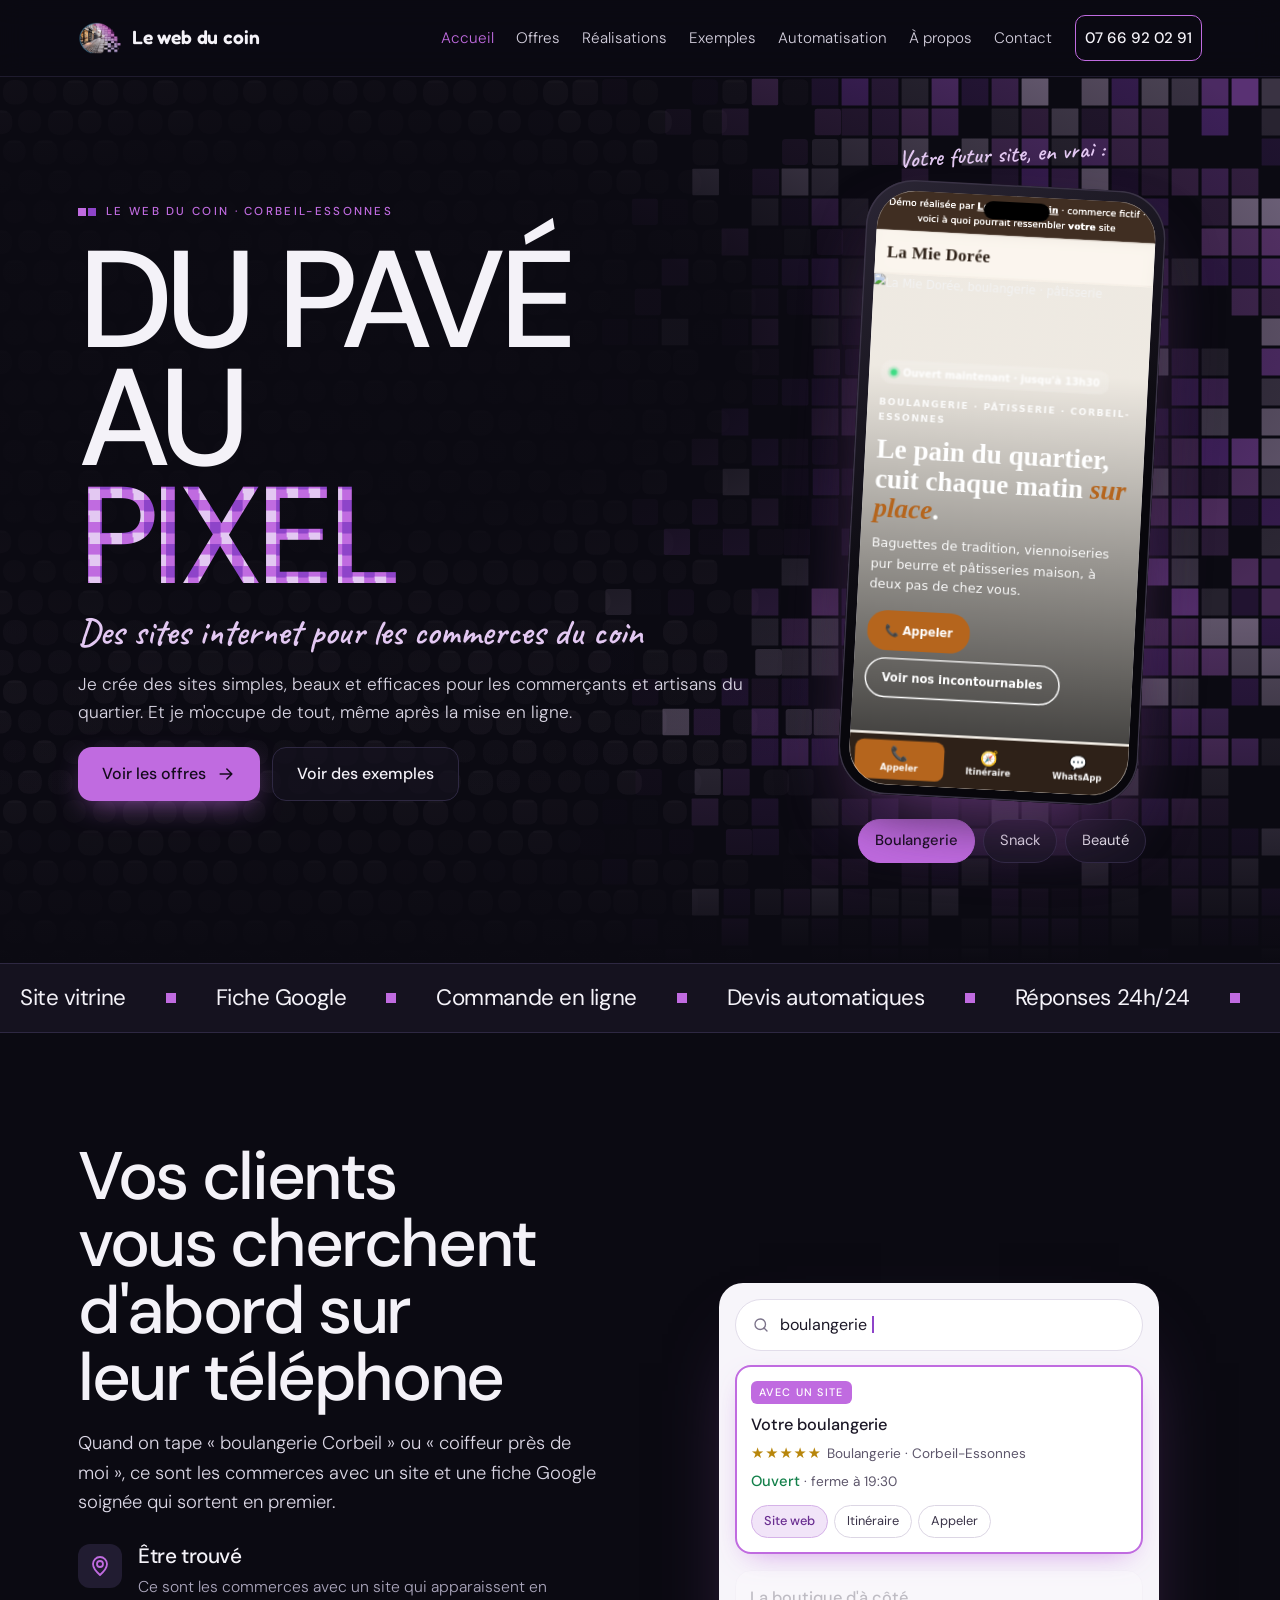
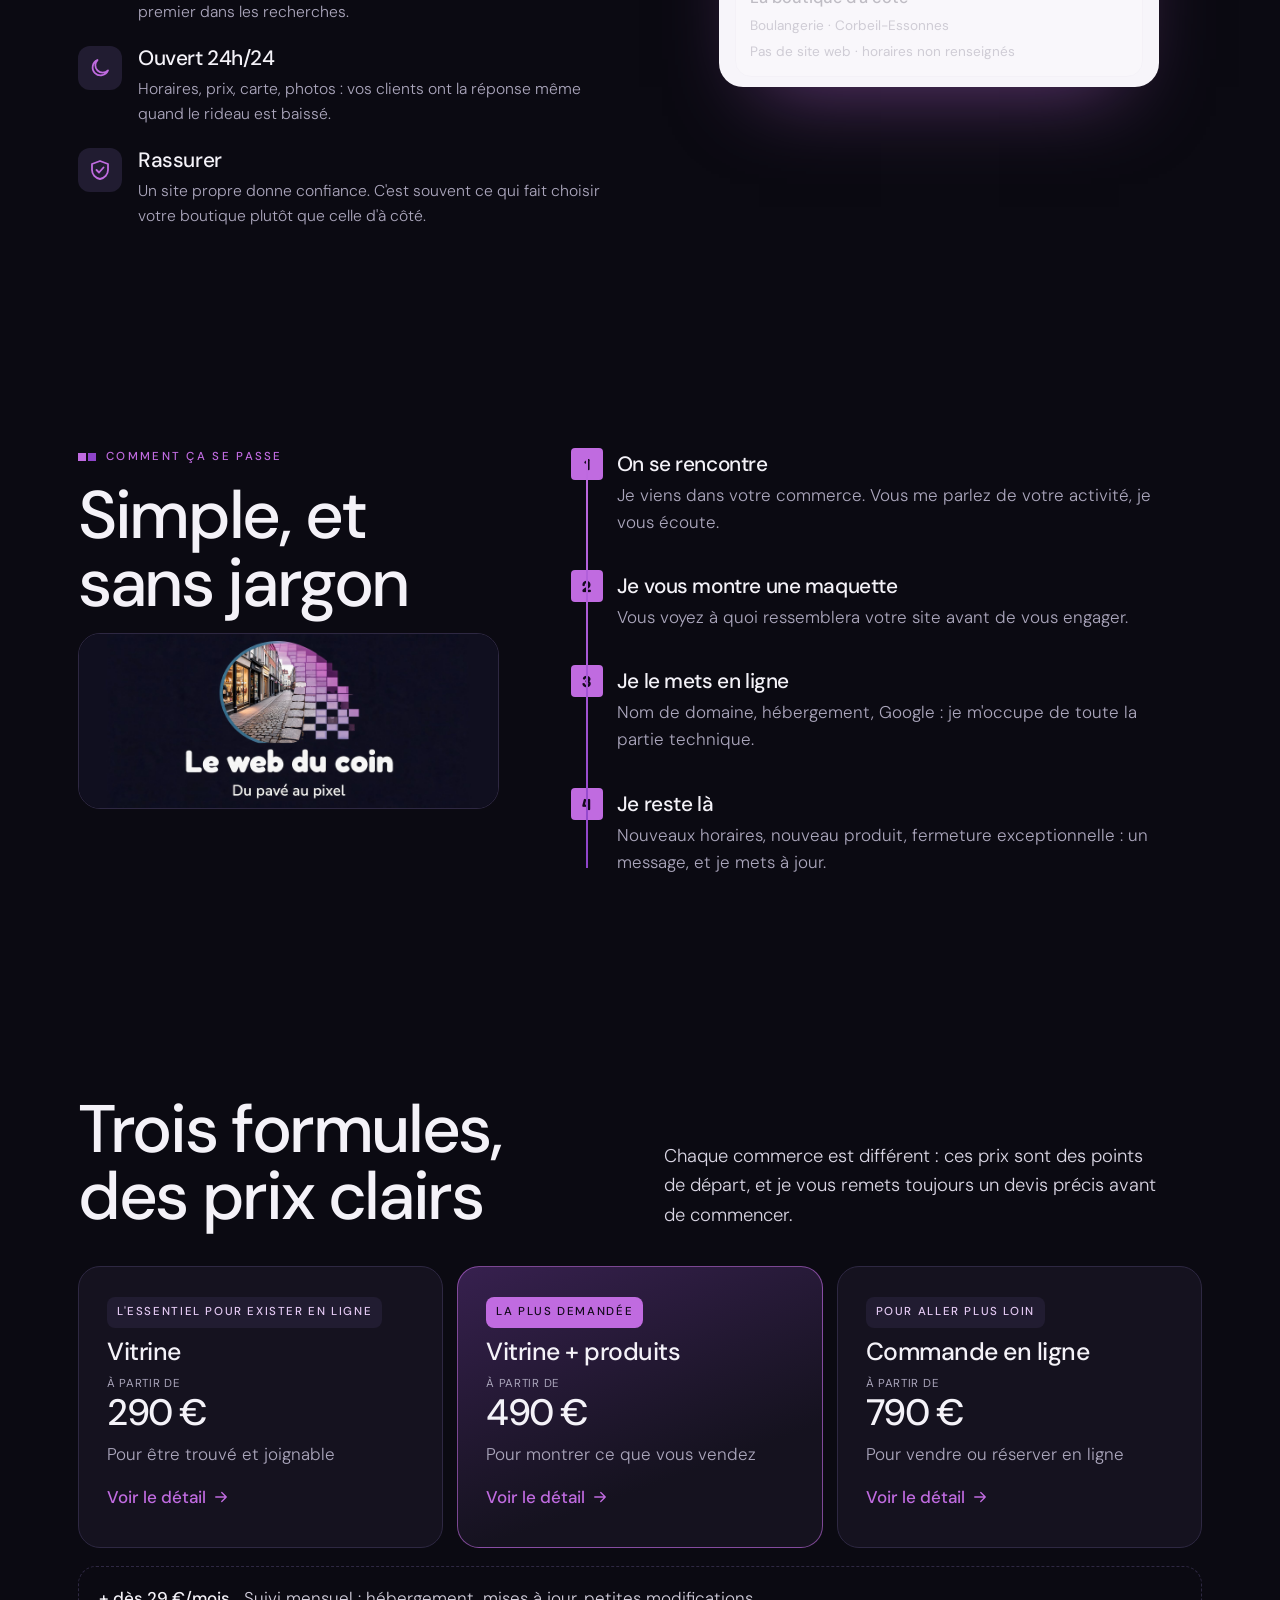
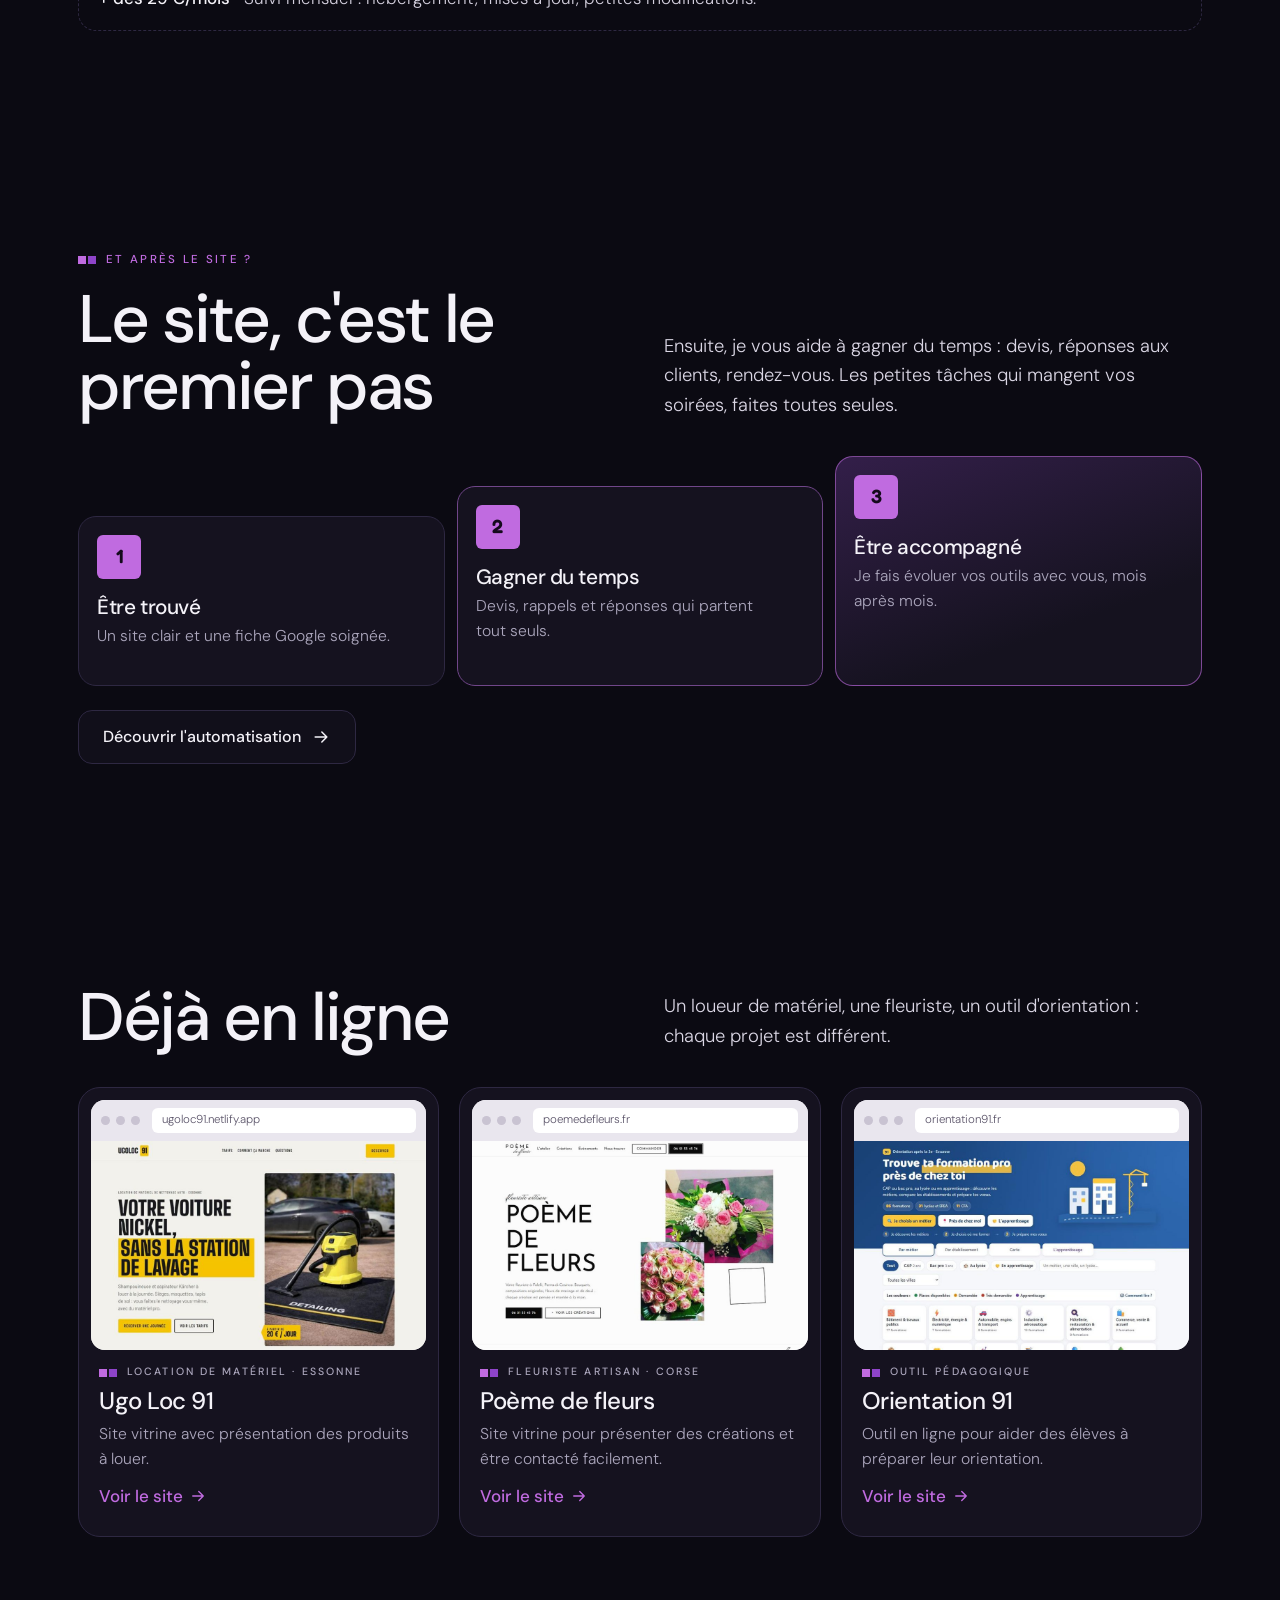
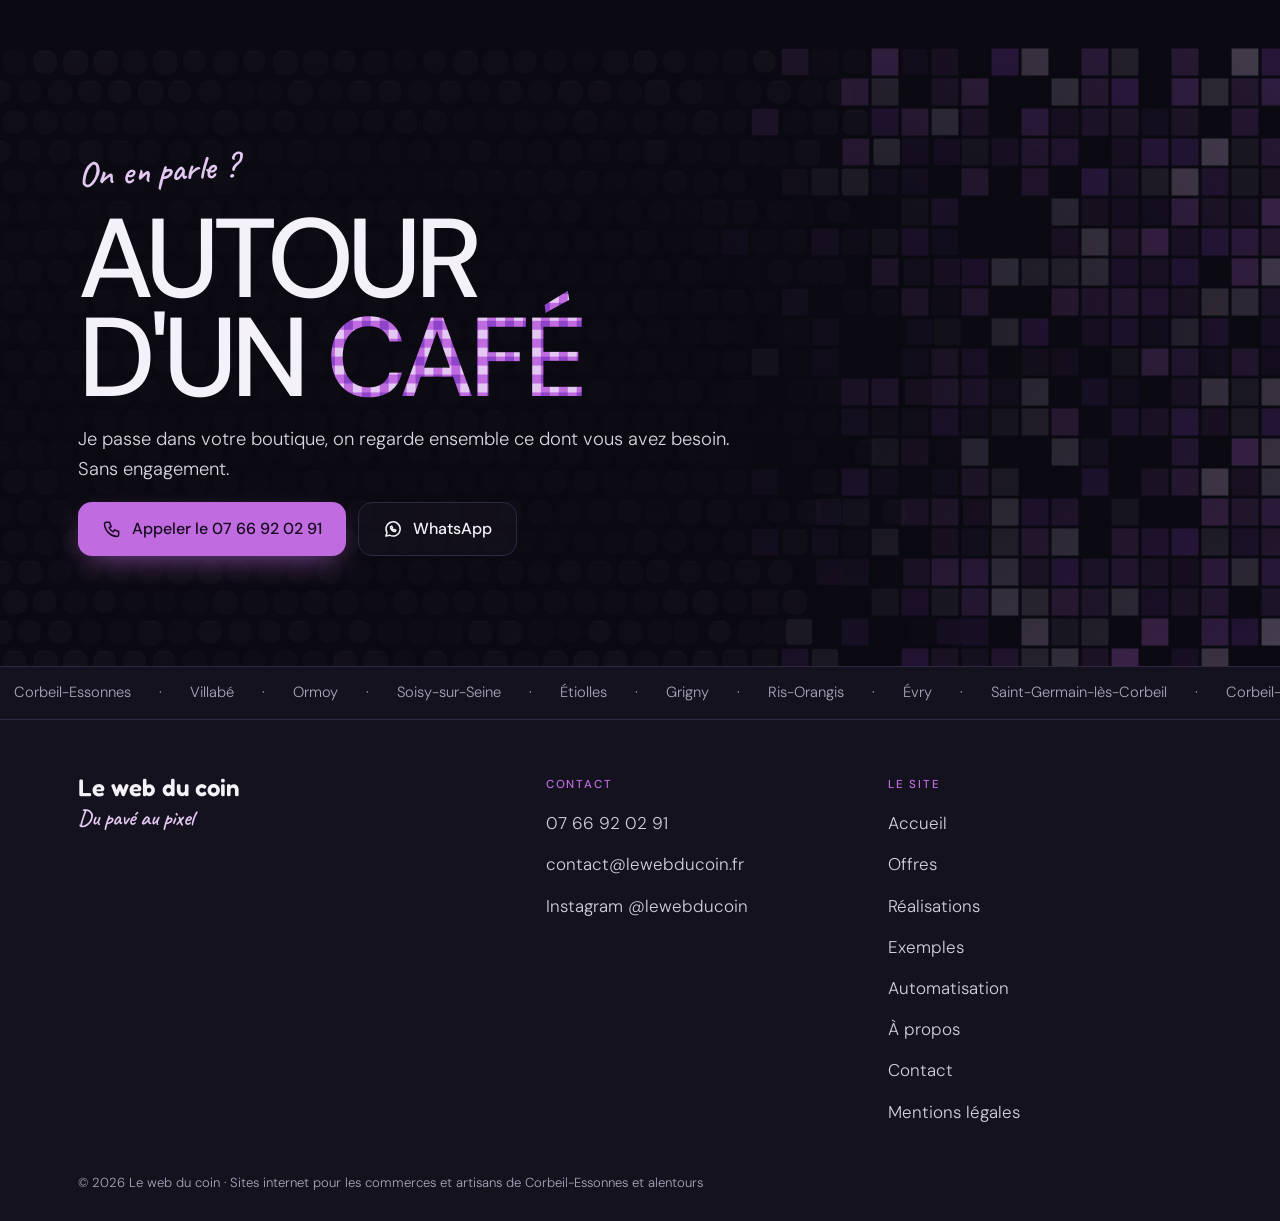
==== commit e94dfb52: "Refonte v3 : téléphone d'abord, démos en direct, page Automatisation - Nouveau design pavé → pixel, " ====
--- a/index.html
+++ b/index.html
@@ -1,8 +1,8 @@
 <!doctype html>
-<html lang="fr" class="intro-on">
+<html lang="fr">
 <head>
 <meta charset="utf-8">
-<meta name="viewport" content="width=device-width, initial-scale=1">
+<meta name="viewport" content="width=device-width, initial-scale=1, viewport-fit=cover">
 <title>Le web du coin — Création de sites internet pour commerces à Corbeil-Essonnes</title>
 <meta name="description" content="Sites internet simples et efficaces pour les commerçants et artisans de Corbeil-Essonnes et alentours. Création, mise en ligne et suivi. Du pavé au pixel.">
 <link rel="canonical" href="https://lewebducoin.fr/">
@@ -10,111 +10,101 @@
 <meta property="og:description" content="Sites internet simples et efficaces pour les commerçants et artisans de Corbeil-Essonnes et alentours. Création, mise en ligne et suivi. Du pavé au pixel.">
 <meta property="og:image" content="https://lewebducoin.fr/assets/img/og-image.jpg">
 <meta property="og:type" content="website">
-<meta name="theme-color" content="#0A0911">
+<meta name="theme-color" content="#0B0A12">
 <link rel="icon" type="image/png" href="assets/img/favicon.png">
 <link rel="apple-touch-icon" href="assets/img/apple-touch-icon.png">
-<link rel="preload" href="assets/fonts/dm-sans-latin-400-normal.woff2" as="font" type="font/woff2" crossorigin>
-<link rel="stylesheet" href="assets/css/style.css?v=3">
+<link rel="preload" href="assets/fonts/dm-sans-latin-500-normal.woff2" as="font" type="font/woff2" crossorigin>
+<link rel="stylesheet" href="assets/css/style.css?v=4">
 <script type="application/ld+json">{"@context":"https://schema.org","@type":"ProfessionalService","name":"Le web du coin","slogan":"Du pavé au pixel","url":"https://lewebducoin.fr","telephone":"+33766920291","email":"contact@lewebducoin.fr","areaServed":[{"@type": "City", "name": "Corbeil-Essonnes"}, {"@type": "City", "name": "Villabé"}, {"@type": "City", "name": "Ormoy"}, {"@type": "City", "name": "Soisy-sur-Seine"}, {"@type": "City", "name": "Étiolles"}, {"@type": "City", "name": "Grigny"}],"address":{"@type":"PostalAddress","addressLocality":"Corbeil-Essonnes","postalCode":"91100","addressCountry":"FR"},"sameAs":["https://www.instagram.com/lewebducoin/"]}</script>
 </head>
 <body>
-<div id="intro" aria-hidden="true"><canvas></canvas><p class="intro-slogan">Du pavé au pixel</p><button class="intro-skip" type="button">Passer l'intro →</button></div>
 <a class="skip" href="#main">Aller au contenu</a>
 <header class="header"><div class="wrap head-in">
-  <a class="brand" href="index.html"><img src="assets/img/embleme.webp" alt="" width="54" height="39"><span>Le web du coin</span></a>
-  <button class="nav-toggle" aria-expanded="false" aria-controls="menu"><span></span><b class="sr">Menu</b></button>
-  <nav aria-label="Menu principal"><ul class="nav" id="menu"><li><a href="index.html" aria-current="page">Accueil</a></li><li><a href="offres.html">Offres</a></li><li><a href="realisations.html">Réalisations</a></li><li><a href="exemples.html">Exemples</a></li><li><a href="a-propos.html">À propos</a></li><li><a href="contact.html">Contact</a></li><li class="nav-tel"><a href="tel:+33766920291">07 66 92 02 91</a></li></ul></nav>
+  <a class="brand" href="index.html"><img src="assets/img/embleme.webp" alt="" width="44" height="32">Le web du coin</a>
+  <nav aria-label="Menu principal"><ul class="nav"><li><a href="index.html" aria-current="page">Accueil</a></li><li><a href="offres.html">Offres</a></li><li><a href="realisations.html">Réalisations</a></li><li><a href="exemples.html">Exemples</a></li><li><a href="automatisation.html">Automatisation</a></li><li><a href="a-propos.html">À propos</a></li><li><a href="contact.html">Contact</a></li><li class="nav-tel"><a href="tel:+33766920291">07 66 92 02 91</a></li></ul></nav>
+  <button class="burger" aria-expanded="false" aria-controls="menu"><i></i><span class="sr">Menu</span></button>
 </div></header>
+<div class="menu" id="menu">
+  <nav aria-label="Menu"><ul><li><a href="index.html" aria-current="page">Accueil</a></li><li><a href="offres.html">Offres</a></li><li><a href="realisations.html">Réalisations</a></li><li><a href="exemples.html">Exemples</a></li><li><a href="automatisation.html">Automatisation</a></li><li><a href="a-propos.html">À propos</a></li><li><a href="contact.html">Contact</a></li></ul></nav>
+  <div class="menu-foot">
+    <p class="hand" style="font-size:1.6rem">Un message, et je passe vous voir.</p>
+    <div class="btns full"><a class="btn btn-main" href="tel:+33766920291"><svg viewBox="0 0 24 24" fill="none" stroke="currentColor" stroke-width="1.8" stroke-linecap="round" stroke-linejoin="round" aria-hidden="true"><path d="M5 4h4l2 5-2.5 1.5a11 11 0 0 0 5 5L15 13l5 2v4a2 2 0 0 1-2 2A16 16 0 0 1 3 6a2 2 0 0 1 2-2"/></svg>07 66 92 02 91</a><a class="btn btn-line" href="mailto:contact@lewebducoin.fr"><svg viewBox="0 0 24 24" fill="none" stroke="currentColor" stroke-width="1.8" stroke-linecap="round" stroke-linejoin="round" aria-hidden="true"><rect x="3" y="5" width="18" height="14" rx="2"/><path d="M3 7l9 6 9-6"/></svg>Écrire un e-mail</a></div>
+  </div>
+</div>
 <main id="main">
-
-<section class="hero">
-  <canvas class="pixels" aria-hidden="true"></canvas>
-  <div class="hero-in wrap">
-    <p class="kicker" data-r="up">Le web du coin · Corbeil-Essonnes</p>
-    <h1 class="split mega">Du pavé<br>au pixel</h1>
-    <p class="hand hero-hand" data-r="up" style="--d:.45s">Des sites internet pour les commerces du coin</p>
+<section class="hero"><canvas class="mosaique" data-front=".5" aria-hidden="true"></canvas><div class="wrap hero-in">
+  <div class="hero-txt">
+    <p class="kicker">Le web du coin · Corbeil-Essonnes</p>
+    <h1 class="mega"><span>Du pavé</span><span>au <span class="px">pixel</span></span></h1>
+    <p class="hand hero-sub">Des sites internet pour les commerces du coin</p>
+    <p class="lead">Je crée des sites simples, beaux et efficaces pour les commerçants et artisans du quartier. Et je m'occupe de tout, même après la mise en ligne.</p>
+    <div class="btns"><a class="btn btn-main" href="offres.html">Voir les offres <svg viewBox="0 0 24 24" fill="none" stroke="currentColor" stroke-width="1.8" stroke-linecap="round" stroke-linejoin="round" aria-hidden="true"><path d="M5 12h14M13 6l6 6-6 6"/></svg></a><a class="btn btn-line" href="exemples.html">Voir des exemples</a></div>
   </div>
-  <a class="scroll-hint" href="#intro-txt" aria-label="Descendre"><span></span></a>
-</section>
-
-<section class="duo" id="intro-txt"><div class="wrap duo-in">
-  <div class="duo-txt">
-    <h2 class="split md">Le web du coin<br>sites internet<br>91 Essonne</h2>
-    <p data-r="up" style="--d:.15s">Je crée des sites simples, beaux et efficaces pour les commerçants et artisans du quartier. Et je m'occupe de tout, même après la mise en ligne.</p>
-    <p data-r="up" style="--d:.25s">Vos clients vous cherchent d'abord sur leur téléphone. Quand on tape « boulangerie Corbeil » ou « coiffeur près de moi », ce sont les commerces avec un site et une fiche Google soignée qui sortent en premier.</p>
-    <div class="btns" data-r="up" style="--d:.35s"><a class="btn btn-main" href="offres.html">Voir les offres</a><a class="btn btn-line" href="tel:+33766920291">07 66 92 02 91</a></div>
-  </div>
-  <div class="duo-pics">
-    <figure class="pic pic-a" data-p=".08" data-rot="-4"><img src="assets/img/banniere.jpg" alt="Une rue pavée dont les pavés se transforment en pixels" loading="lazy" width="1920" height="800"></figure>
-    <figure class="pic pic-b" data-p="-.06" data-rot="3"><img src="assets/img/real-poeme.jpg?v=2" alt="Aperçu d'un site réalisé : Poème de fleurs" loading="lazy" width="960" height="600"></figure>
+  <div class="vitrine">
+    <p class="hand">Votre futur site, en vrai :</p>
+    <div class="phone"><div class="screen"><p class="wait">Chargement de la démo…</p><iframe data-src="demos/boulangerie/index.html" title="Démo : boulangerie La Mie Dorée" tabindex="-1" aria-hidden="true"></iframe></div><a class="cover" href="demos/boulangerie/index.html" target="_blank" rel="noopener" aria-label="Ouvrir la démo boulangerie La Mie Dorée"></a></div>
+    <div class="chips" role="group" aria-label="Choisir un exemple"><button class="chip" type="button" data-demo="demos/boulangerie/index.html" aria-pressed="true">Boulangerie</button><button class="chip" type="button" data-demo="demos/snack/index.html" aria-pressed="false">Snack</button><button class="chip" type="button" data-demo="demos/beaute/index.html" aria-pressed="false">Beauté</button></div>
   </div>
 </div></section>
-
-<section class="stack-sec"><div class="wrap">
-  <ul class="stack" aria-label="Ce que je fais pour vous">
-    <li>Site vitrine</li><li>Fiche Google</li><li>Commande en ligne</li><li>Visibilité locale</li><li>Mises à jour</li><li>Suivi mensuel</li>
-  </ul>
-</div></section>
-
-<section class="steps-sec"><div class="wrap">
-  <figure class="pola pola-solo" data-r="zoom" style="--rot:-3deg"><img src="assets/img/embleme.webp" alt="Emblème Le web du coin : des pavés qui deviennent des pixels" loading="lazy" width="900" height="650"><span class="hand">Simple, et sans jargon</span></figure>
-  <ol class="steps">
-    <li class="st st1" data-r="up"><h3>1. On se rencontre</h3><p>Je viens dans votre commerce. Vous me parlez de votre activité, je vous écoute.</p></li>
-    <li class="st st2" data-r="up"><h3>2. Je vous montre une maquette</h3><p>Vous voyez à quoi ressemblera votre site avant de vous engager.</p></li>
-    <li class="st st3" data-r="up"><h3>3. Je le mets en ligne</h3><p>Nom de domaine, hébergement, Google : je m'occupe de toute la partie technique.</p></li>
-    <li class="st st4" data-r="up"><h3>4. Je reste là</h3><p>Nouveaux horaires, nouveau produit, fermeture exceptionnelle : un message, et je mets à jour.</p></li>
-  </ol>
-</div></section>
-
-<section class="why"><div class="wrap">
-  <h2 class="split lg">Vos clients vous<br>cherchent d'abord<br>sur leur téléphone</h2>
-  <div class="why-grid">
-    <div data-r="up"><p class="why-n">01</p><h3>Être trouvé</h3><p>Ce sont les commerces avec un site qui apparaissent en premier dans les recherches.</p></div>
-    <div data-r="up" style="--d:.12s"><p class="why-n">02</p><h3>Ouvert 24h/24</h3><p>Horaires, prix, carte, photos : vos clients ont la réponse même quand le rideau est baissé.</p></div>
-    <div data-r="up" style="--d:.24s"><p class="why-n">03</p><h3>Rassurer</h3><p>Un site propre donne confiance. C'est souvent ce qui fait choisir votre boutique plutôt que celle d'à côté.</p></div>
+<div class="ruban" aria-label="Ce que je fais pour vous"><ul><li>Site vitrine</li><li>Fiche Google</li><li>Commande en ligne</li><li>Devis automatiques</li><li>Réponses 24h/24</li><li>Suivi mensuel</li><li aria-hidden="true">Site vitrine</li><li aria-hidden="true">Fiche Google</li><li aria-hidden="true">Commande en ligne</li><li aria-hidden="true">Devis automatiques</li><li aria-hidden="true">Réponses 24h/24</li><li aria-hidden="true">Suivi mensuel</li></ul></div>
+<section class="cherche"><div class="wrap cherche-in">
+  <div class="cherche-txt">
+    <h2 data-r>Vos clients vous cherchent d'abord sur leur téléphone</h2>
+    <p class="lead" data-r>Quand on tape « boulangerie Corbeil » ou « coiffeur près de moi », ce sont les commerces avec un site et une fiche Google soignée qui sortent en premier.</p>
+    <div class="atouts">
+      <div class="atout" data-r><svg viewBox="0 0 24 24" fill="none" stroke="currentColor" stroke-width="1.8" stroke-linecap="round" stroke-linejoin="round" aria-hidden="true"><circle cx="12" cy="10" r="3"/><path d="M12 21s-7-6.2-7-11a7 7 0 0 1 14 0c0 4.8-7 11-7 11z"/></svg><h3>Être trouvé</h3><p>Ce sont les commerces avec un site qui apparaissent en premier dans les recherches.</p></div>
+      <div class="atout" data-r><svg viewBox="0 0 24 24" fill="none" stroke="currentColor" stroke-width="1.8" stroke-linecap="round" stroke-linejoin="round" aria-hidden="true"><path d="M20 14.5A8 8 0 1 1 9.5 4a6.5 6.5 0 0 0 10.5 10.5z"/></svg><h3>Ouvert 24h/24</h3><p>Horaires, prix, carte, photos : vos clients ont la réponse même quand le rideau est baissé.</p></div>
+      <div class="atout" data-r><svg viewBox="0 0 24 24" fill="none" stroke="currentColor" stroke-width="1.8" stroke-linecap="round" stroke-linejoin="round" aria-hidden="true"><path d="M12 3l8 3v6c0 4.5-3.4 8.2-8 9-4.6-.8-8-4.5-8-9V6z"/><path d="M8.5 12l2.5 2.5 4.5-5"/></svg><h3>Rassurer</h3><p>Un site propre donne confiance. C'est souvent ce qui fait choisir votre boutique plutôt que celle d'à côté.</p></div>
+    </div>
+  </div>
+  <div class="serp" aria-hidden="true">
+    <div class="serp-bar"><svg viewBox="0 0 24 24" fill="none" stroke="currentColor" stroke-width="1.8" stroke-linecap="round" stroke-linejoin="round" aria-hidden="true"><circle cx="11" cy="11" r="7"/><path d="M20 20l-4-4"/></svg><span class="serp-q">boulangerie corbeil</span></div>
+    <div class="serp-res">
+      <div class="res moi"><span class="tag">Avec un site</span><b>Votre boulangerie</b><span class="note">★★★★★ <span class="meta" style="letter-spacing:0">Boulangerie · Corbeil-Essonnes</span></span><span><span class="open">Ouvert</span><span class="meta h"> · ferme à 19:30</span></span><div class="acts"><span class="on">Site web</span><span>Itinéraire</span><span>Appeler</span></div></div>
+      <div class="res lui"><b>La boutique d'à côté</b><span class="meta">Boulangerie · Corbeil-Essonnes</span><span class="meta">Pas de site web · horaires non renseignés</span></div>
+    </div>
   </div>
 </div></section>
-
+<section class="etapes-sec"><div class="wrap etapes-in">
+  <div class="sec-head"><p class="kicker">Comment ça se passe</p><h2 data-r>Simple, et sans jargon</h2>
+    <figure class="carte-photo large" data-r><img src="assets/img/banniere.jpg" alt="Une rue pavée dont les pavés se transforment en pixels" loading="lazy" width="1920" height="800"></figure></div>
+  <ol class="etapes"><li class="etape" data-r><span class="num">1</span><h3>On se rencontre</h3><p>Je viens dans votre commerce. Vous me parlez de votre activité, je vous écoute.</p></li><li class="etape" data-r><span class="num">2</span><h3>Je vous montre une maquette</h3><p>Vous voyez à quoi ressemblera votre site avant de vous engager.</p></li><li class="etape" data-r><span class="num">3</span><h3>Je le mets en ligne</h3><p>Nom de domaine, hébergement, Google : je m'occupe de toute la partie technique.</p></li><li class="etape" data-r><span class="num">4</span><h3>Je reste là</h3><p>Nouveaux horaires, nouveau produit, fermeture exceptionnelle : un message, et je mets à jour.</p></li></ol>
+</div></section>
 <section class="offres-sec"><div class="wrap">
-  <div class="sec-head"><h2 class="split lg">Trois formules<br>des prix clairs</h2><p data-r="up">+ suivi mensuel à partir de 29 €/mois : hébergement, mises à jour, petites modifications.</p></div>
-  <div class="offres"><article class="offre" data-r="up" style="--d:0.0s">
-  <p class="offre-n">01</p><p class="badge">L'essentiel pour exister en ligne</p><h3>Vitrine</h3>
-  <p class="prix"><small>à partir de</small> 290 €</p><p class="offre-s">Pour être trouvé et joignable</p>
-  <a class="lnk" href="offres.html">Voir le détail →</a></article><article class="offre vedette" data-r="up" style="--d:0.12s">
-  <p class="offre-n">02</p><p class="badge">La plus demandée</p><h3>Vitrine + produits</h3>
-  <p class="prix"><small>à partir de</small> 490 €</p><p class="offre-s">Pour montrer ce que vous vendez</p>
-  <a class="lnk" href="offres.html">Voir le détail →</a></article><article class="offre" data-r="up" style="--d:0.24s">
-  <p class="offre-n">03</p><p class="badge">Pour aller plus loin</p><h3>Commande en ligne</h3>
-  <p class="prix"><small>à partir de</small> 790 €</p><p class="offre-s">Pour vendre ou réserver en ligne</p>
-  <a class="lnk" href="offres.html">Voir le détail →</a></article></div>
+  <div class="sec-head cote"><h2 data-r>Trois formules, des prix clairs</h2><p class="lead" data-r>Chaque commerce est différent : ces prix sont des points de départ, et je vous remets toujours un devis précis avant de commencer.</p></div>
+  <div class="offres"><a class="offre" href="offres.html" data-r><p class="badge">L'essentiel pour exister en ligne</p><div class="offre-top"><h3>Vitrine</h3><p class="prix"><small>à partir de</small>290 €</p></div><p class="offre-s">Pour être trouvé et joignable</p><span class="lnk">Voir le détail <svg viewBox="0 0 24 24" fill="none" stroke="currentColor" stroke-width="1.8" stroke-linecap="round" stroke-linejoin="round" aria-hidden="true"><path d="M5 12h14M13 6l6 6-6 6"/></svg></span></a><a class="offre vedette" href="offres.html" data-r><p class="badge">La plus demandée</p><div class="offre-top"><h3>Vitrine + produits</h3><p class="prix"><small>à partir de</small>490 €</p></div><p class="offre-s">Pour montrer ce que vous vendez</p><span class="lnk">Voir le détail <svg viewBox="0 0 24 24" fill="none" stroke="currentColor" stroke-width="1.8" stroke-linecap="round" stroke-linejoin="round" aria-hidden="true"><path d="M5 12h14M13 6l6 6-6 6"/></svg></span></a><a class="offre" href="offres.html" data-r><p class="badge">Pour aller plus loin</p><div class="offre-top"><h3>Commande en ligne</h3><p class="prix"><small>à partir de</small>790 €</p></div><p class="offre-s">Pour vendre ou réserver en ligne</p><span class="lnk">Voir le détail <svg viewBox="0 0 24 24" fill="none" stroke="currentColor" stroke-width="1.8" stroke-linecap="round" stroke-linejoin="round" aria-hidden="true"><path d="M5 12h14M13 6l6 6-6 6"/></svg></span></a></div>
+  <p class="suivi-note" data-r><b>+ dès 29 €/mois</b><span>Suivi mensuel : hébergement, mises à jour, petites modifications.</span></p>
 </div></section>
-
-<section class="reals"><div class="wrap">
-  <div class="sec-head"><h2 class="split lg">Déjà<br>en ligne</h2><p data-r="up">Un loueur de matériel, une fleuriste, un outil d'orientation : chaque projet est différent.</p></div>
-  <div class="polas"><a class="pola" href="https://ugoloc91.netlify.app/" target="_blank" rel="noopener" data-r="zoom" style="--d:0.0s;--rot:-3deg">
-  <img src="assets/img/real-ugoloc.jpg" alt="Aperçu du site Ugo Loc 91" loading="lazy" width="960" height="600"><span class="hand">Ugo Loc 91</span><small>Location de matériel · Essonne</small></a><a class="pola" href="https://poemedefleurs.fr/" target="_blank" rel="noopener" data-r="zoom" style="--d:0.15s;--rot:2deg">
-  <img src="assets/img/real-poeme.jpg?v=2" alt="Aperçu du site Poème de fleurs" loading="lazy" width="960" height="600"><span class="hand">Poème de fleurs</span><small>Fleuriste artisan · Corse</small></a><a class="pola" href="https://orientation91.fr/" target="_blank" rel="noopener" data-r="zoom" style="--d:0.3s;--rot:-1.5deg">
-  <img src="assets/img/real-orientation.jpg" alt="Aperçu du site Orientation 91" loading="lazy" width="960" height="600"><span class="hand">Orientation 91</span><small>Outil pédagogique</small></a></div>
-  <p class="center" data-r="up"><a class="btn btn-line" href="realisations.html">Toutes les réalisations</a></p>
+<section class="apres"><div class="wrap">
+  <div class="sec-head cote"><div style="display:grid;gap:16px"><p class="kicker">Et après le site ?</p><h2 data-r>Le site, c'est le premier pas</h2></div><p class="lead" data-r>Ensuite, je vous aide à gagner du temps : devis, réponses aux clients, rendez-vous. Les petites tâches qui mangent vos soirées, faites toutes seules.</p></div>
+  <ol class="marches">
+    <li data-r><span class="m-n">1</span><h3>Être trouvé</h3><p>Un site clair et une fiche Google soignée.</p></li>
+    <li data-r><span class="m-n">2</span><h3>Gagner du temps</h3><p>Devis, rappels et réponses qui partent tout seuls.</p></li>
+    <li data-r><span class="m-n">3</span><h3>Être accompagné</h3><p>Je fais évoluer vos outils avec vous, mois après mois.</p></li>
+  </ol>
+  <p style="margin-top:24px" data-r><a class="btn btn-line" href="automatisation.html">Découvrir l'automatisation <svg viewBox="0 0 24 24" fill="none" stroke="currentColor" stroke-width="1.8" stroke-linecap="round" stroke-linejoin="round" aria-hidden="true"><path d="M5 12h14M13 6l6 6-6 6"/></svg></a></p>
 </div></section>
-<section class="cta"><canvas class="pixels" data-density="16000" aria-hidden="true"></canvas><div class="wrap">
-  <p class="hand big" data-r="up">On en parle ?</p>
-  <h2 class="split xl">Autour<br>d'un café</h2>
-  <p class="lead" data-r="up" style="--d:.2s">Je passe dans votre boutique, on regarde ensemble ce dont vous avez besoin. Sans engagement.</p>
-  <div class="btns" data-r="up" style="--d:.35s"><a class="btn btn-main" href="tel:+33766920291">Appeler le 07 66 92 02 91</a><a class="btn btn-line" href="https://wa.me/33766920291?text=Bonjour%2C%20je%20souhaite%20des%20infos%20pour%20le%20site%20de%20mon%20commerce." rel="noopener">WhatsApp</a></div>
+<section class="reals-sec"><div class="wrap">
+  <div class="sec-head cote"><h2 data-r>Déjà en ligne</h2><p class="lead" data-r>Un loueur de matériel, une fleuriste, un outil d'orientation : chaque projet est différent.</p></div>
+  <div class="reals"><a class="real" href="https://ugoloc91.netlify.app/" target="_blank" rel="noopener" data-r><div class="navig"><div class="navig-bar"><i></i><i></i><i></i><span>ugoloc91.netlify.app</span></div><img src="assets/img/real-ugoloc.jpg" alt="Aperçu du site Ugo Loc 91" loading="lazy" width="960" height="600"></div><div class="real-txt"><p class="kicker">Location de matériel · Essonne</p><h3>Ugo Loc 91</h3><p>Site vitrine avec présentation des produits à louer.</p><span class="lnk">Voir le site <svg viewBox="0 0 24 24" fill="none" stroke="currentColor" stroke-width="1.8" stroke-linecap="round" stroke-linejoin="round" aria-hidden="true"><path d="M5 12h14M13 6l6 6-6 6"/></svg></span></div></a><a class="real" href="https://poemedefleurs.fr/" target="_blank" rel="noopener" data-r><div class="navig"><div class="navig-bar"><i></i><i></i><i></i><span>poemedefleurs.fr</span></div><img src="assets/img/real-poeme.jpg?v=2" alt="Aperçu du site Poème de fleurs" loading="lazy" width="960" height="600"></div><div class="real-txt"><p class="kicker">Fleuriste artisan · Corse</p><h3>Poème de fleurs</h3><p>Site vitrine pour présenter des créations et être contacté facilement.</p><span class="lnk">Voir le site <svg viewBox="0 0 24 24" fill="none" stroke="currentColor" stroke-width="1.8" stroke-linecap="round" stroke-linejoin="round" aria-hidden="true"><path d="M5 12h14M13 6l6 6-6 6"/></svg></span></div></a><a class="real" href="https://orientation91.fr/" target="_blank" rel="noopener" data-r><div class="navig"><div class="navig-bar"><i></i><i></i><i></i><span>orientation91.fr</span></div><img src="assets/img/real-orientation.jpg" alt="Aperçu du site Orientation 91" loading="lazy" width="960" height="600"></div><div class="real-txt"><p class="kicker">Outil pédagogique</p><h3>Orientation 91</h3><p>Outil en ligne pour aider des élèves à préparer leur orientation.</p><span class="lnk">Voir le site <svg viewBox="0 0 24 24" fill="none" stroke="currentColor" stroke-width="1.8" stroke-linecap="round" stroke-linejoin="round" aria-hidden="true"><path d="M5 12h14M13 6l6 6-6 6"/></svg></span></div></a></div>
+</div></section>
+<section class="cta"><canvas class="mosaique" data-front=".55" aria-hidden="true"></canvas><div class="wrap">
+  <p class="hand" data-r>On en parle ?</p>
+  <h2>Autour<br>d'un <span class="px">café</span></h2>
+  <p class="lead" data-r>Je passe dans votre boutique, on regarde ensemble ce dont vous avez besoin. Sans engagement.</p>
+  <div class="btns" data-r><a class="btn btn-main" href="tel:+33766920291"><svg viewBox="0 0 24 24" fill="none" stroke="currentColor" stroke-width="1.8" stroke-linecap="round" stroke-linejoin="round" aria-hidden="true"><path d="M5 4h4l2 5-2.5 1.5a11 11 0 0 0 5 5L15 13l5 2v4a2 2 0 0 1-2 2A16 16 0 0 1 3 6a2 2 0 0 1 2-2"/></svg>Appeler le 07 66 92 02 91</a><a class="btn btn-line" href="https://wa.me/33766920291?text=Bonjour%2C%20je%20souhaite%20des%20infos%20pour%20le%20site%20de%20mon%20commerce." rel="noopener"><svg viewBox="0 0 24 24" fill="none" stroke="currentColor" stroke-width="1.8" stroke-linecap="round" stroke-linejoin="round" aria-hidden="true"><path d="M3.5 20.5l1.3-4.2A8.5 8.5 0 1 1 8 19.4z"/><path d="M9 9.5c0 3 2.5 5.5 5.5 5.5l1-1.5-2-1-1 .8a4 4 0 0 1-1.8-1.8l.8-1-1-2z"/></svg>WhatsApp</a></div>
 </div></section>
 </main>
 <footer class="footer">
-  <div class="band" aria-hidden="true"><div class="band-in">Corbeil-Essonnes · Villabé · Ormoy · Soisy-sur-Seine · Étiolles · Grigny · Ris-Orangis · Évry · Saint-Germain-lès-Corbeil · Corbeil-Essonnes · Villabé · Ormoy · Soisy-sur-Seine · Étiolles · Grigny · Ris-Orangis · Évry · Saint-Germain-lès-Corbeil ·</div></div>
+  <div class="band" aria-hidden="true"><div class="band-in"><span>Corbeil-Essonnes</span><span aria-hidden="true">·</span><span>Villabé</span><span aria-hidden="true">·</span><span>Ormoy</span><span aria-hidden="true">·</span><span>Soisy-sur-Seine</span><span aria-hidden="true">·</span><span>Étiolles</span><span aria-hidden="true">·</span><span>Grigny</span><span aria-hidden="true">·</span><span>Ris-Orangis</span><span aria-hidden="true">·</span><span>Évry</span><span aria-hidden="true">·</span><span>Saint-Germain-lès-Corbeil</span><span aria-hidden="true">·</span><span>Corbeil-Essonnes</span><span aria-hidden="true">·</span><span>Villabé</span><span aria-hidden="true">·</span><span>Ormoy</span><span aria-hidden="true">·</span><span>Soisy-sur-Seine</span><span aria-hidden="true">·</span><span>Étiolles</span><span aria-hidden="true">·</span><span>Grigny</span><span aria-hidden="true">·</span><span>Ris-Orangis</span><span aria-hidden="true">·</span><span>Évry</span><span aria-hidden="true">·</span><span>Saint-Germain-lès-Corbeil</span><span aria-hidden="true">·</span></div></div>
   <div class="wrap foot-in">
     <div><p class="foot-logo">Le web du coin</p><p class="hand">Du pavé au pixel</p></div>
-    <div><p class="foot-h">Contact</p><p><a href="tel:+33766920291">07 66 92 02 91</a><br><a href="mailto:contact@lewebducoin.fr">contact@lewebducoin.fr</a><br><a href="https://www.instagram.com/lewebducoin/" rel="noopener">Instagram @lewebducoin</a></p></div>
-    <div><p class="foot-h">Le site</p><p><a href="index.html">Accueil</a><br><a href="offres.html">Offres</a><br><a href="realisations.html">Réalisations</a><br><a href="exemples.html">Exemples</a><br><a href="a-propos.html">À propos</a><br><a href="contact.html">Contact</a><br><a href="mentions-legales.html">Mentions légales</a></p></div>
+    <div><p class="foot-h">Contact</p><ul><li><a href="tel:+33766920291">07 66 92 02 91</a></li><li><a href="mailto:contact@lewebducoin.fr">contact@lewebducoin.fr</a></li><li><a href="https://www.instagram.com/lewebducoin/" rel="noopener">Instagram @lewebducoin</a></li></ul></div>
+    <div><p class="foot-h">Le site</p><ul><li><a href="index.html">Accueil</a></li><li><a href="offres.html">Offres</a></li><li><a href="realisations.html">Réalisations</a></li><li><a href="exemples.html">Exemples</a></li><li><a href="automatisation.html">Automatisation</a></li><li><a href="a-propos.html">À propos</a></li><li><a href="contact.html">Contact</a></li><li><a href="mentions-legales.html">Mentions légales</a></li></ul></div>
   </div>
   <p class="wrap foot-copy">© 2026 Le web du coin · Sites internet pour les commerces et artisans de Corbeil-Essonnes et alentours</p>
 </footer>
-<a class="fab" href="https://wa.me/33766920291?text=Bonjour%2C%20je%20souhaite%20des%20infos%20pour%20le%20site%20de%20mon%20commerce." aria-label="Écrire sur WhatsApp" rel="noopener">💬</a>
-<script src="assets/js/intro.js?v=3"></script>
-<script src="assets/js/main.js?v=3"></script>
+<div class="barre"><a class="btn btn-main" href="tel:+33766920291"><svg viewBox="0 0 24 24" fill="none" stroke="currentColor" stroke-width="1.8" stroke-linecap="round" stroke-linejoin="round" aria-hidden="true"><path d="M5 4h4l2 5-2.5 1.5a11 11 0 0 0 5 5L15 13l5 2v4a2 2 0 0 1-2 2A16 16 0 0 1 3 6a2 2 0 0 1 2-2"/></svg>Appeler</a><a class="btn btn-wa" href="https://wa.me/33766920291?text=Bonjour%2C%20je%20souhaite%20des%20infos%20pour%20le%20site%20de%20mon%20commerce." rel="noopener"><svg viewBox="0 0 24 24" fill="none" stroke="currentColor" stroke-width="1.8" stroke-linecap="round" stroke-linejoin="round" aria-hidden="true"><path d="M3.5 20.5l1.3-4.2A8.5 8.5 0 1 1 8 19.4z"/><path d="M9 9.5c0 3 2.5 5.5 5.5 5.5l1-1.5-2-1-1 .8a4 4 0 0 1-1.8-1.8l.8-1-1-2z"/></svg>WhatsApp</a></div>
+<script src="assets/js/main.js?v=4" defer></script>
 </body>
 </html>
--- a/assets/css/style.css
+++ b/assets/css/style.css
@@ -1,236 +1,379 @@
-/* Le Web du Coin — v2 · noir & mauve · inspiration agence créative */
+/* Le Web du Coin — v3 · « Du pavé au pixel »
+   Mise en page : téléphone d'abord, une colonne, gros boutons au pouce ; 2 colonnes à partir de 900px.
+   Univers : la rue pavée (gris chaud, arrondi, irrégulier) qui devient pixel (mauve, carré, net). */
 @font-face{font-family:"DM";src:url(../fonts/dm-sans-latin-300-normal.woff2) format("woff2");font-weight:300;font-display:swap}
 @font-face{font-family:"DM";src:url(../fonts/dm-sans-latin-400-normal.woff2) format("woff2");font-weight:400;font-display:swap}
 @font-face{font-family:"DM";src:url(../fonts/dm-sans-latin-500-normal.woff2) format("woff2");font-weight:500;font-display:swap}
 @font-face{font-family:"Fredoka";src:url(../fonts/fredoka-600.woff2) format("woff2");font-weight:600;font-display:swap}
 @font-face{font-family:"Hand";src:url(../fonts/caveat-latin-600-normal.woff2) format("woff2");font-weight:600;font-display:swap}
 
-:root{--noir:#0A0911;--noir-2:#13111F;--noir-3:#211E33;--mauve:#C06BE0;--mauve-f:#8E44C9;--lilas:#E3C8F2;--blanc:#F4F2F8;--gris:#A6A3B5;--max:1180px;--ease:cubic-bezier(.2,.7,.2,1)}
+:root{
+  --nuit:#0B0A12;        /* fond */
+  --nuit-2:#15121F;      /* surfaces */
+  --nuit-3:#211C31;      /* surfaces hautes */
+  --trait:#2E2842;       /* filets */
+  --mauve:#C06BE0;       /* accent */
+  --mauve-f:#8E44C9;
+  --lilas:#E3C8F2;
+  --craie:#F4F2F8;       /* texte */
+  --gris:#ABA6BC;        /* texte secondaire */
+  --pave:#8A8290;        /* pierre */
+  --ok:#3DDC84;
+  --f-txt:"DM",system-ui,-apple-system,"Segoe UI",Roboto,sans-serif;
+  --f-marque:"Fredoka","DM",system-ui,sans-serif;
+  --f-main:"Hand","Comic Sans MS",cursive;
+  --max:1160px;
+  --g:max(18px,env(safe-area-inset-left,0px));
+  --gd:max(18px,env(safe-area-inset-right,0px));
+  --ease:cubic-bezier(.2,.7,.2,1);
+  --barre:calc(68px + env(safe-area-inset-bottom,0px));
+  color-scheme:dark;
+}
 *{box-sizing:border-box;margin:0;padding:0}
-html{scroll-behavior:smooth}
-html.intro-on{overflow:hidden}
-body{background:var(--noir);color:var(--blanc);font:300 17px/1.6 "DM",system-ui,sans-serif;overflow-x:hidden}
+html{scroll-behavior:smooth;-webkit-text-size-adjust:100%;scroll-padding-top:80px}
+body{background:var(--nuit);color:var(--craie);font:300 17px/1.6 var(--f-txt);overflow-x:hidden;padding-bottom:var(--barre)}
 img{display:block;max-width:100%;height:auto}
-a{color:inherit}
+a{color:inherit;text-decoration-color:color-mix(in srgb,var(--mauve) 60%,transparent);text-underline-offset:3px}
+button{font:inherit;color:inherit;background:none;border:0;cursor:pointer}
+:focus-visible{outline:2px solid var(--mauve);outline-offset:3px;border-radius:4px}
 ::selection{background:var(--mauve);color:#fff}
-h1,h2,h3{font-weight:400;line-height:.95;letter-spacing:-.045em;text-transform:uppercase}
-h3{font-size:1.25rem;letter-spacing:-.02em;line-height:1.1}
-.wrap{width:100%;max-width:var(--max);margin:0 auto;padding:0 22px}
-.center{text-align:center}
-.sr{position:absolute;width:1px;height:1px;overflow:hidden;clip:rect(0 0 0 0)}
+h1,h2,h3{font-weight:500;line-height:1;letter-spacing:-.035em;text-wrap:balance}
+h2{font-size:clamp(2.1rem,8.4vw,4.2rem)}
+h3{font-size:1.3rem;letter-spacing:-.02em;line-height:1.15}
+p{text-wrap:pretty}
+.wrap{width:100%;max-width:var(--max);margin:0 auto;padding-left:var(--g);padding-right:var(--gd)}
+.sr{position:absolute;width:1px;height:1px;overflow:hidden;clip:rect(0 0 0 0);white-space:nowrap}
 .skip{position:absolute;left:-999px}.skip:focus{left:10px;top:10px;z-index:200;background:#fff;color:#000;padding:8px}
-.kicker{font-weight:500;text-transform:uppercase;letter-spacing:.22em;font-size:.75rem;color:var(--mauve);margin-bottom:18px}
-.hand{font-family:"Hand",cursive;font-weight:600;color:var(--lilas);letter-spacing:0;text-transform:none}
-.lead{font-size:1.2rem;max-width:52ch;color:#d9d6e3}
-.mega{font-size:clamp(3.6rem,13vw,11rem)}
-.xl{font-size:clamp(3rem,9vw,7.5rem)}
-.lg{font-size:clamp(2.4rem,6vw,4.6rem)}
-.md{font-size:clamp(1.8rem,3.4vw,2.6rem);letter-spacing:-.03em;line-height:1}
-section{position:relative}
+.kicker{font-weight:500;text-transform:uppercase;letter-spacing:.2em;font-size:.72rem;color:var(--mauve);display:flex;align-items:center;gap:10px}
+.kicker::before{content:"";width:8px;height:8px;background:var(--mauve);box-shadow:10px 0 0 var(--mauve-f);margin-right:10px}
+.hand{font-family:var(--f-main);font-weight:600;color:var(--lilas);letter-spacing:0}
+.lead{font-size:1.15rem;color:#DAD6E4;max-width:56ch}
+.mute{color:var(--gris)}
+.px{background:conic-gradient(var(--mauve) 25%,var(--lilas) 0 50%,var(--mauve) 0 75%,var(--mauve-f) 0) 0 0/.16em .16em;-webkit-background-clip:text;background-clip:text;color:transparent}
+section{padding-block:72px}
+.sec-head{display:grid;gap:16px;margin-bottom:36px}
 
 /* Boutons */
-.btns{display:flex;flex-wrap:wrap;gap:14px;margin-top:32px}
-.btn{display:inline-flex;align-items:center;gap:.6em;font:500 .82rem/1 "DM",sans-serif;text-transform:uppercase;letter-spacing:.14em;text-decoration:none;padding:17px 26px;border:1.5px solid transparent;transition:background .25s,color .25s,border-color .25s,transform .25s}
-.btn:hover{transform:translateY(-2px)}
-.btn-main{background:var(--mauve);color:#140c1c}
+.btns{display:flex;flex-wrap:wrap;gap:12px}
+.btn{display:inline-flex;align-items:center;justify-content:center;gap:10px;min-height:54px;padding:0 24px;border-radius:14px;font-weight:500;font-size:1rem;text-decoration:none;transition:transform .2s var(--ease),background .2s,box-shadow .2s;-webkit-tap-highlight-color:transparent}
+.btn:active{transform:scale(.97)}
+.btn-main{background:var(--mauve);color:#140A1C;box-shadow:0 10px 30px -10px color-mix(in srgb,var(--mauve) 70%,transparent)}
 .btn-main:hover{background:var(--lilas)}
-.btn-line{border-color:rgba(244,242,248,.45)}
-.btn-line:hover{border-color:var(--mauve);color:var(--mauve)}
-.lnk{display:inline-block;margin-top:auto;padding-top:20px;color:var(--mauve);text-decoration:none;font-weight:500;letter-spacing:.04em}
+.btn-line{border:1.5px solid var(--trait);background:color-mix(in srgb,var(--nuit-2) 70%,transparent)}
+.btn-line:hover{border-color:var(--mauve)}
+.btn svg{width:20px;height:20px;flex:none}
+.btns.full .btn{flex:1 1 200px}
+.lnk{display:inline-flex;align-items:center;gap:6px;color:var(--mauve);font-weight:500;text-decoration:none;padding-block:6px}
 .lnk:hover{color:var(--lilas)}
+.lnk svg{width:18px;height:18px;flex:none;transition:transform .2s var(--ease)}
+.lnk:hover svg,a:hover .lnk svg{transform:translateX(4px)}
 
 /* En-tête */
-.header{position:fixed;top:0;left:0;right:0;z-index:60;transition:background .35s,backdrop-filter .35s,border-color .35s;border-bottom:1px solid transparent}
-.header.small{background:rgba(10,9,17,.82);backdrop-filter:blur(10px);border-color:var(--noir-3)}
-.head-in{display:flex;align-items:center;justify-content:space-between;height:86px;transition:height .35s var(--ease)}
-.header.small .head-in{height:66px}
-.brand{display:flex;align-items:center;gap:12px;text-decoration:none;font:600 1.3rem "Fredoka",sans-serif;letter-spacing:.005em}
-.brand img{width:54px;transition:transform .5s var(--ease)}
-.brand:hover img{transform:rotate(-6deg) scale(1.06)}
-.nav{display:flex;align-items:center;gap:26px;list-style:none}
-.nav a{text-decoration:none;font-size:.78rem;font-weight:500;text-transform:uppercase;letter-spacing:.14em;position:relative;padding:6px 0}
-.nav a::after{content:"";position:absolute;left:0;right:100%;bottom:0;height:1.5px;background:var(--mauve);transition:right .35s var(--ease)}
-.nav a:hover::after,.nav a[aria-current="page"]::after{right:0}
-.nav-tel a{border:1.5px solid var(--mauve);padding:10px 16px;color:var(--lilas)}
-.nav-tel a::after{display:none}
-.nav-toggle{display:none;background:none;border:0;width:46px;height:46px;cursor:pointer;position:relative;z-index:70}
-.nav-toggle span,.nav-toggle span::before,.nav-toggle span::after{display:block;width:26px;height:1.5px;background:#fff;margin:auto;position:relative;transition:transform .35s,background .35s}
-.nav-toggle span::before,.nav-toggle span::after{content:"";position:absolute;left:0}
-.nav-toggle span::before{top:-8px}.nav-toggle span::after{top:8px}
-.menu-open .nav-toggle span{background:transparent}
-.menu-open .nav-toggle span::before{transform:translateY(8px) rotate(45deg)}
-.menu-open .nav-toggle span::after{transform:translateY(-8px) rotate(-45deg)}
-@media (max-width:900px){
-  .nav-toggle{display:block}
-  .nav{position:fixed;inset:0;flex-direction:column;justify-content:center;gap:10px;background:var(--noir);clip-path:circle(0 at calc(100% - 44px) 43px);transition:clip-path .6s var(--ease)}
-  .nav.open{clip-path:circle(150% at calc(100% - 44px) 43px)}
-  .nav a{font-size:1.7rem;letter-spacing:-.02em;font-weight:400}
-  .nav-tel{margin-top:20px}.nav-tel a{font-size:1rem}
-}
-
-/* Champ de pixels */
-canvas.pixels{position:absolute;inset:0;width:100%;height:100%;pointer-events:none;z-index:0}
-
-/* Héros */
-.hero{min-height:100svh;display:flex;align-items:center;justify-content:center;text-align:center;overflow:hidden;background:radial-gradient(ellipse at 50% 120%,rgba(142,68,201,.28),transparent 60%)}
-.hero-in{position:relative;z-index:1;padding-top:60px}
-.hero .kicker{margin-bottom:26px}
-.hero h1 .ln:last-child span{color:var(--mauve)}
-.hero-hand{font-size:clamp(1.5rem,3vw,2.3rem);margin-top:18px}
-.scroll-hint{position:absolute;bottom:34px;left:50%;width:26px;height:42px;margin-left:-13px;border:1.5px solid rgba(244,242,248,.5);border-radius:14px;z-index:1}
-.scroll-hint span{position:absolute;left:50%;top:8px;width:3px;height:8px;margin-left:-1.5px;background:var(--mauve);border-radius:2px;animation:wheel 1.8s infinite}
-@keyframes wheel{0%{opacity:0;transform:translateY(0)}30%{opacity:1}100%{opacity:0;transform:translateY(14px)}}
-
-/* Duo texte + photos inclinées */
-.duo{padding:140px 0}
-.duo-in{display:grid;grid-template-columns:1fr 1.05fr;gap:70px;align-items:center}
-.duo-txt h2{margin-bottom:26px}
-.duo-txt p+p{margin-top:14px}
-.duo-txt p{color:#d9d6e3;max-width:50ch}
-.duo-pics{position:relative;min-height:520px}
-.pic{position:absolute;background:#fff;padding:12px;box-shadow:0 30px 60px rgba(0,0,0,.5)}
-.pic img{width:100%;aspect-ratio:16/10;object-fit:cover}
-.pic-a{width:72%;left:0;top:0;rotate:-4deg}
-.pic-b{width:62%;right:0;bottom:0;rotate:3deg;padding:0;border:12px solid #fff}
-@media (max-width:900px){.duo{padding:100px 0}.duo-in{grid-template-columns:1fr;gap:50px}.duo-pics{min-height:380px}}
-
-/* Liste géante qui s'allume au défilement */
-.stack-sec{padding:60px 0 140px}
-.stack{list-style:none;text-align:center}
-.stack li{--on:0;font-size:clamp(2.3rem,8vw,7rem);line-height:.98;letter-spacing:-.05em;text-transform:uppercase;font-weight:400;
-  color:color-mix(in srgb,var(--mauve) calc(var(--on) * 100%),rgba(244,242,248,.16));transform:translateX(calc((1 - var(--on)) * -14px));transition:color .15s linear}
-.js .stack li:nth-child(even){transform:translateX(calc((1 - var(--on)) * 14px))}
-
-/* Étapes en diagonale */
-.steps-sec{padding:40px 0 150px}
-.pola{display:block;background:#fff;color:#1b1b1f;padding:14px 14px 56px;box-shadow:0 30px 60px rgba(0,0,0,.5);text-decoration:none;position:relative;rotate:var(--rot,0deg);transition:rotate .5s var(--ease),scale .5s var(--ease)}
-.pola img{width:100%;aspect-ratio:16/10;object-fit:cover;background:var(--noir)}
-.pola .hand{position:absolute;left:0;right:0;bottom:12px;text-align:center;color:#2a2340;font-size:1.7rem}
-.pola small{position:absolute;left:0;right:0;bottom:-26px;text-align:center;color:var(--gris);font-size:.8rem;letter-spacing:.05em}
-a.pola:hover{rotate:0deg;scale:1.03}
-.pola-solo{max-width:330px;margin:0 auto}
-.pola-solo img{aspect-ratio:900/650;object-fit:contain;background:var(--noir)}
-.steps{list-style:none;display:grid;grid-template-columns:repeat(3,1fr);gap:30px 50px;margin-top:-40px}
-.st h3{margin-bottom:10px}
-.st p{color:var(--gris);font-size:.98rem}
-.st1{grid-column:3;grid-row:1}.st2{grid-column:2;grid-row:2}.st3{grid-column:1;grid-row:3}.st4{grid-column:3;grid-row:3}
-.st{border-top:1px solid var(--noir-3);padding-top:18px}
-@media (max-width:900px){.steps{grid-template-columns:1fr;margin-top:50px}.st1,.st2,.st3,.st4{grid-column:1;grid-row:auto}}
-
-/* Pourquoi */
-.why{padding:120px 0;background:var(--noir-2)}
-.why-grid{display:grid;grid-template-columns:repeat(3,1fr);gap:40px;margin-top:70px}
-.why-grid.two{grid-template-columns:1fr 1fr;margin-top:0}
-.why-n{font-family:"Fredoka";font-size:3.2rem;color:transparent;-webkit-text-stroke:1.2px var(--mauve);line-height:1;margin-bottom:14px}
-.why-grid h3{margin-bottom:10px}
-.why-grid p:not(.why-n){color:var(--gris)}
-.quote{font-size:clamp(1.4rem,2.6vw,2rem);line-height:1.3;max-width:30ch;margin:90px auto 0;text-align:center;letter-spacing:-.02em;font-weight:300}
-.quote::before{content:"“";display:block;font-family:"Fredoka";font-size:4rem;line-height:.6;color:var(--mauve)}
-@media (max-width:800px){.why-grid,.why-grid.two{grid-template-columns:1fr}}
+body::before{content:"";position:fixed;inset:0 0 auto;height:env(safe-area-inset-top,0px);z-index:60;background:var(--nuit)}
+.header{position:sticky;top:env(safe-area-inset-top,0px);z-index:50;background:color-mix(in srgb,var(--nuit) 78%,transparent);-webkit-backdrop-filter:blur(14px);backdrop-filter:blur(14px);border-bottom:1px solid color-mix(in srgb,var(--trait) 60%,transparent)}
+.head-in{display:flex;align-items:center;justify-content:space-between;height:64px;gap:16px}
+.brand{display:flex;align-items:center;gap:10px;text-decoration:none;font:600 1.2rem/1 var(--f-marque);letter-spacing:-.01em}
+.brand img{width:44px;height:auto}
+.nav{display:none}
+.burger{width:48px;height:48px;display:grid;place-items:center;border-radius:12px;margin-right:-8px}
+.burger i{display:block;width:22px;height:2px;background:var(--craie);position:relative;transition:transform .3s var(--ease),background .2s}
+.burger i::before,.burger i::after{content:"";position:absolute;left:0;width:22px;height:2px;background:var(--craie);transition:transform .3s var(--ease)}
+.burger i::before{top:-7px}.burger i::after{top:7px}
+.menu-open .burger i{background:transparent}
+.menu-open .burger i::before{transform:translateY(7px) rotate(45deg)}
+.menu-open .burger i::after{transform:translateY(-7px) rotate(-45deg)}
+
+/* Menu plein écran (téléphone) */
+.menu{position:fixed;inset:0;z-index:45;background:var(--nuit);padding:calc(88px + env(safe-area-inset-top,0px)) var(--gd) calc(24px + env(safe-area-inset-bottom,0px)) var(--g);display:flex;flex-direction:column;justify-content:space-between;gap:24px;visibility:hidden;opacity:0;transition:opacity .3s var(--ease),visibility 0s .3s;overflow-y:auto}
+.menu-open .menu{visibility:visible;opacity:1;transition:opacity .3s var(--ease)}
+.menu ul{list-style:none;display:grid;gap:2px}
+.menu ul a{display:flex;align-items:baseline;justify-content:space-between;font-size:clamp(2rem,10vw,3rem);font-weight:500;letter-spacing:-.035em;line-height:1.15;text-decoration:none;padding-block:4px;transform:translateY(14px);opacity:0;transition:transform .45s var(--ease),opacity .45s}
+.menu ul a[aria-current]{color:var(--mauve)}
+.menu ul a[aria-current]::after{content:"";width:10px;height:10px;background:var(--mauve)}
+.menu-open .menu ul a{transform:none;opacity:1}
+.menu-open .menu li:nth-child(2) a{transition-delay:.04s}.menu-open .menu li:nth-child(3) a{transition-delay:.08s}
+.menu-open .menu li:nth-child(4) a{transition-delay:.12s}.menu-open .menu li:nth-child(5) a{transition-delay:.16s}.menu-open .menu li:nth-child(6) a{transition-delay:.2s}
+.menu-open{overflow:hidden}
+.menu-foot{display:grid;gap:14px}
+
+/* Barre d'action fixe en bas (téléphone) */
+.barre{position:fixed;left:0;right:0;bottom:0;z-index:40;display:grid;grid-template-columns:1fr 1fr;gap:10px;padding:10px var(--gd) calc(10px + env(safe-area-inset-bottom,0px)) var(--g);background:color-mix(in srgb,var(--nuit) 88%,transparent);-webkit-backdrop-filter:blur(14px);backdrop-filter:blur(14px);border-top:1px solid var(--trait);transition:transform .35s var(--ease)}
+.barre .btn{min-height:48px;padding:0 12px;font-size:.98rem}
+.btn-wa{background:#1FAF5A;color:#04160B}
+.menu-open .barre{transform:translateY(110%)}
+
+/* Accueil : hero */
+.hero{position:relative;overflow:hidden;padding-block:40px 64px;isolation:isolate}
+.hero canvas{position:absolute;inset:0;width:100%;height:100%;z-index:-2}
+.hero::after{content:"";position:absolute;inset:0;z-index:-1;background:radial-gradient(120% 70% at 20% 30%,color-mix(in srgb,var(--nuit) 90%,transparent) 30%,transparent 75%),linear-gradient(180deg,transparent 60%,var(--nuit))}
+.hero-in{display:grid;gap:40px;align-items:center}
+.hero-txt{display:grid;gap:20px;justify-items:start}
+.mega{font-size:clamp(3.6rem,18vw,8.6rem);line-height:.86;letter-spacing:-.055em;text-transform:uppercase}
+.mega span{display:block}
+.hero-sub{font-size:clamp(1.6rem,7vw,2.3rem);line-height:1.05;margin-top:-4px}
+.hero-txt .lead{font-size:1.08rem}
+.hero .btns{width:100%}
+.hero .btns .btn{flex:1 1 180px}
+
+/* Téléphone (maquette) */
+.vitrine{display:grid;justify-items:center;gap:18px;position:relative}
+.vitrine .hand{font-size:1.5rem;transform:rotate(-3deg);text-align:center;line-height:1.1}
+.phone{--w:min(270px,70vw);width:var(--w);aspect-ratio:390/800;border-radius:calc(var(--w)*.16);padding:calc(var(--w)*.035);background:linear-gradient(145deg,#2B2635,#08070C 60%);box-shadow:0 0 0 1.5px #3A3346 inset,0 40px 80px -30px color-mix(in srgb,var(--mauve) 55%,transparent),0 30px 60px -20px #000;position:relative;max-width:100%}
+.phone::before{content:"";position:absolute;top:calc(var(--w)*.055);left:50%;translate:-50% 0;width:22%;height:calc(var(--w)*.06);background:#000;border-radius:99px;z-index:3}
+.screen{position:relative;width:100%;height:100%;border-radius:calc(var(--w)*.125);overflow:hidden;background:var(--nuit-3)}
+.screen iframe{position:absolute;top:0;left:0;width:390px;height:800px;border:0;transform-origin:0 0;transform:scale(var(--s,.62));pointer-events:none;background:#fff;opacity:0;transition:opacity .5s}
+.screen iframe.ok{opacity:1}
+.screen .wait{position:absolute;inset:0;display:grid;place-items:center;color:var(--gris);font-size:.85rem}
+.phone a.cover{position:absolute;inset:0;z-index:4;border-radius:inherit}
+.chips{display:flex;gap:8px;flex-wrap:wrap;justify-content:center}
+.chip{min-height:44px;padding:0 16px;border-radius:99px;border:1.5px solid var(--trait);font-size:.92rem;font-weight:400;background:var(--nuit-2);transition:background .2s,border-color .2s,color .2s}
+.chip[aria-pressed="true"]{background:var(--mauve);border-color:var(--mauve);color:#140A1C;font-weight:500}
+
+/* Bandeau défilant */
+.ruban{border-block:1px solid var(--trait);overflow:hidden;padding-block:16px;background:var(--nuit-2)}
+.ruban ul{display:flex;width:max-content;list-style:none;animation:defile 32s linear infinite}
+.ruban li{font-size:1.4rem;font-weight:400;letter-spacing:-.02em;padding-inline:20px;white-space:nowrap;display:flex;align-items:center;gap:40px}
+.ruban li::after{content:"";width:10px;height:10px;background:var(--mauve);flex:none}
+@keyframes defile{to{transform:translateX(-50%)}}
+
+/* Recherche simulée */
+.cherche-in{display:grid;gap:40px;align-items:center}
+.cherche-txt{display:grid;gap:18px}
+.serp{background:#F7F5FA;color:#1B1726;border-radius:24px;padding:16px;box-shadow:0 40px 80px -40px color-mix(in srgb,var(--mauve) 50%,transparent);font-weight:400;font-size:.92rem;max-width:440px;width:100%;justify-self:center}
+.serp-bar{display:flex;align-items:center;gap:10px;background:#fff;border:1px solid #E2DDEA;border-radius:99px;padding:12px 16px;font-size:1rem;min-height:50px}
+.serp-bar svg{width:18px;height:18px;flex:none;color:#7B738A}
+.serp-q{flex:1;min-width:0;white-space:nowrap;overflow:hidden}
+.serp-q::after{content:"";display:inline-block;width:2px;height:1.1em;background:var(--mauve-f);vertical-align:-3px;margin-left:1px;animation:clign 1s steps(1) infinite}
+@keyframes clign{50%{opacity:0}}
+.serp-res{display:grid;gap:10px;margin-top:14px}
+.res{background:#fff;border:1px solid #ECE8F1;border-radius:16px;padding:14px;display:grid;gap:4px;transition:opacity .4s,transform .4s var(--ease)}
+.res b{font-weight:500;font-size:1.02rem}
+.res .note{color:#B8860B;letter-spacing:1px}
+.res .meta{color:#5D566B;font-size:.85rem}
+.res .open{color:#13804A;font-weight:500}
+.res .acts{display:flex;gap:6px;margin-top:8px;flex-wrap:wrap}
+.res .acts span{border:1px solid #DCD6E4;border-radius:99px;padding:5px 12px;font-size:.8rem;color:#3B3449}
+.res .acts span.on{background:#F1E4F8;border-color:#D5B2E8;color:#6A2E91;font-weight:500}
+.res.moi{border:2px solid var(--mauve);box-shadow:0 10px 30px -14px color-mix(in srgb,var(--mauve) 80%,transparent)}
+.res.lui{opacity:.55}
+.res .tag{justify-self:start;background:var(--mauve);color:#fff;font-size:.68rem;letter-spacing:.12em;text-transform:uppercase;font-weight:500;padding:3px 8px;border-radius:6px;margin-bottom:4px}
+.serp.flash .res{opacity:.25;transform:translateY(6px)}
+.atouts{display:grid;gap:22px;margin-top:8px}
+.atout{display:grid;grid-template-columns:44px 1fr;gap:6px 16px;align-items:start}
+.atout svg{grid-row:span 2;width:44px;height:44px;padding:10px;border-radius:12px;background:var(--nuit-3);color:var(--mauve)}
+.atout p{color:var(--gris);font-size:.98rem}
+
+/* Duo texte / image */
+.duo-in{display:grid;gap:36px;align-items:center}
+.duo-txt{display:grid;gap:18px}
+.duo-txt p{color:#D3CFDD}
+.carte-photo{position:relative;border-radius:22px;overflow:hidden;border:1px solid var(--trait)}
+.carte-photo img{width:100%;aspect-ratio:4/3;object-fit:cover}
+.carte-photo.large img{aspect-ratio:12/5}
+.carte-photo figcaption{position:absolute;left:14px;bottom:14px;background:color-mix(in srgb,var(--nuit) 80%,transparent);-webkit-backdrop-filter:blur(8px);backdrop-filter:blur(8px);padding:6px 12px;border-radius:10px;font-size:1.3rem}
+
+/* Étapes */
+.etapes-in{display:grid;gap:40px}
+.etapes{list-style:none;display:grid;gap:0;position:relative;padding-left:46px}
+.etapes::before{content:"";position:absolute;left:15px;top:8px;bottom:8px;width:2px;background:var(--trait)}
+.etapes::after{content:"";position:absolute;left:15px;top:8px;width:2px;height:calc(100% - 16px);background:linear-gradient(var(--mauve),var(--mauve-f));transform-origin:top}
+.etape{position:relative;padding-bottom:34px}
+.etape:last-child{padding-bottom:0}
+.etape .num{position:absolute;left:-46px;top:0;width:32px;height:32px;display:grid;place-items:center;background:var(--mauve);color:#140A1C;font:600 1rem/1 var(--f-marque);z-index:1;border-radius:4px}
+.etape h3{margin-bottom:6px;padding-top:4px}
+.etape p{color:var(--gris)}
 
 /* Offres */
-.offres-sec{padding:130px 0}
-.sec-head{display:grid;grid-template-columns:1fr 1fr;gap:40px;align-items:end;margin-bottom:60px}
-.sec-head p{color:var(--gris);max-width:40ch;justify-self:end}
-@media (max-width:800px){.sec-head{grid-template-columns:1fr}.sec-head p{justify-self:start}}
-.offres{display:grid;grid-template-columns:repeat(3,1fr);gap:24px}
-@media (max-width:900px){.offres{grid-template-columns:1fr}}
-.offre{display:flex;flex-direction:column;border:1px solid var(--noir-3);padding:34px 30px;background:linear-gradient(180deg,rgba(255,255,255,.02),transparent);transition:border-color .35s,transform .35s var(--ease)}
-.offre:hover{border-color:var(--mauve);transform:translateY(-6px)}
-.offre.vedette{border-color:var(--mauve-f);background:linear-gradient(180deg,rgba(142,68,201,.18),transparent 70%)}
-.offre-n{font-family:"Fredoka";color:transparent;-webkit-text-stroke:1px var(--gris);font-size:2.6rem;line-height:1}
-.badge{font-size:.7rem;text-transform:uppercase;letter-spacing:.2em;color:var(--mauve);margin:18px 0 8px;font-weight:500}
-.offre h3{font-size:1.6rem}
-.prix{font-family:"Fredoka";font-size:2.8rem;margin:16px 0 4px;color:#fff}
-.prix small{font:300 .9rem "DM",sans-serif;color:var(--gris)}
+.offres{display:grid;gap:14px}
+.offre{position:relative;display:grid;gap:10px;background:var(--nuit-2);border:1px solid var(--trait);border-radius:22px;padding:24px 22px}
+.offre.vedette{background:linear-gradient(160deg,color-mix(in srgb,var(--mauve-f) 28%,var(--nuit-2)),var(--nuit-2) 70%);border-color:color-mix(in srgb,var(--mauve) 60%,transparent)}
+.badge{justify-self:start;font-size:.72rem;font-weight:500;text-transform:uppercase;letter-spacing:.14em;color:var(--lilas);background:var(--nuit-3);padding:6px 10px;border-radius:8px}
+.vedette .badge{background:var(--mauve);color:#140A1C}
+.offre-top{display:grid;gap:12px}
+.offre h3{font-size:1.55rem}
+.prix{font-size:2.3rem;font-weight:500;letter-spacing:-.04em;line-height:1;white-space:nowrap;font-variant-numeric:tabular-nums}
+.prix small{display:block;font-size:.72rem;font-weight:400;letter-spacing:.06em;text-transform:uppercase;color:var(--gris);margin-bottom:4px}
 .offre-s{color:var(--gris)}
-.offre ul{list-style:none;margin:22px 0 10px}
-.offre li{padding:9px 0 9px 22px;border-top:1px solid var(--noir-3);position:relative;font-size:.95rem}
-.offre li::before{content:"";position:absolute;left:0;top:17px;width:8px;height:8px;background:var(--mauve)}
-.encart{margin-top:40px;border:1px dashed var(--mauve-f);padding:28px 30px}
-.encart h3{margin-bottom:8px;color:var(--lilas)}
-.checks{list-style:none}
-.checks li{padding:16px 0 16px 34px;border-bottom:1px solid var(--noir-3);position:relative}
-.checks li::before{content:"";position:absolute;left:0;top:23px;width:12px;height:12px;background:var(--mauve);box-shadow:6px 6px 0 rgba(192,107,224,.35)}
+.offre ul{list-style:none;display:grid;gap:10px;margin-block:8px 6px;padding-top:16px;border-top:1px solid var(--trait)}
+.offre li{display:grid;grid-template-columns:18px 1fr;gap:10px;font-size:.98rem}
+.offre li::before{content:"";width:8px;height:8px;margin-top:.55em;background:var(--mauve)}
+.offre .btn{margin-top:8px}
+a.offre{text-decoration:none;transition:border-color .2s,transform .2s var(--ease)}
+a.offre:hover{border-color:var(--mauve)}
+.offre .lnk{justify-self:start}
+.suivi-note{margin-top:18px;display:flex;flex-wrap:wrap;gap:4px 14px;align-items:baseline;padding:18px 20px;border:1px dashed var(--trait);border-radius:18px;color:#D3CFDD}
+.suivi-note b{font-weight:500;color:var(--craie);white-space:nowrap}
 
 /* Réalisations */
-.reals{padding:130px 0;background:var(--noir-2);overflow:hidden}
-.polas{display:grid;grid-template-columns:repeat(3,1fr);gap:40px;margin-bottom:80px}
-@media (max-width:900px){.polas{grid-template-columns:1fr;gap:70px}}
-.reals-list{padding:60px 0 120px}
-.real{display:grid;grid-template-columns:1fr 1fr;gap:60px;align-items:center;padding:60px 0;border-bottom:1px solid var(--noir-3)}
-.real:nth-child(even) .pola{order:2}
-.real h3{font-size:2.2rem;margin-bottom:10px}
-.real p{color:var(--gris)}
-@media (max-width:800px){.real{grid-template-columns:1fr}.real:nth-child(even) .pola{order:0}}
-
-/* FAQ */
-.faq{padding:120px 0}
-.faq-grid{margin-top:50px;border-top:1px solid var(--noir-3)}
-.faq details{border-bottom:1px solid var(--noir-3);padding:24px 0}
-.faq summary{cursor:pointer;font-size:1.25rem;list-style:none;display:flex;justify-content:space-between;gap:20px}
-.faq summary::after{content:"+";color:var(--mauve);font-size:1.6rem;line-height:1;transition:transform .3s}
-.faq details[open] summary::after{transform:rotate(45deg)}
-.faq details p{color:var(--gris);margin-top:12px;max-width:62ch}
+.reals{display:grid;gap:20px}
+.real{display:grid;gap:14px;text-decoration:none;background:var(--nuit-2);border:1px solid var(--trait);border-radius:22px;padding:12px 12px 20px;transition:border-color .2s}
+.real:hover{border-color:var(--mauve)}
+.navig{border-radius:14px;overflow:hidden;background:#fff}
+.navig-bar{display:flex;align-items:center;gap:6px;background:#E9E6EE;padding:8px 10px}
+.navig-bar i{width:9px;height:9px;border-radius:50%;background:#C9C3D2}
+.navig-bar span{flex:1;min-width:0;margin-left:6px;background:#fff;border-radius:6px;font-size:.72rem;color:#5D566B;padding:3px 10px;white-space:nowrap;overflow:hidden;text-overflow:ellipsis}
+.navig img{width:100%;aspect-ratio:16/10;object-fit:cover;object-position:top}
+.real-txt{display:grid;gap:6px;padding-inline:8px}
+.real-txt .kicker{font-size:.66rem}
+.real-txt h3{font-size:1.5rem}
+.real-txt p{color:var(--gris);font-size:.98rem}
+
+/* Exemples (carrousel de téléphones) */
+.demos{display:grid;grid-auto-flow:column;grid-auto-columns:min(82%,340px);gap:18px;overflow-x:auto;scroll-snap-type:x mandatory;padding:10px var(--gd) 24px var(--g);margin-inline:calc(var(--g) * -1) calc(var(--gd) * -1);scrollbar-width:none;overscroll-behavior-x:contain}
+.demos::-webkit-scrollbar{display:none}
+.demo{scroll-snap-align:center;display:grid;justify-items:center;gap:16px;text-align:center}
+.demo .phone{--w:min(240px,62vw)}
+.demo h3{font-size:1.5rem}
+.demo p{color:var(--gris);font-size:.95rem;max-width:32ch}
+.demo .kicker{justify-content:center}
+.demo .kicker::before{display:none}
+.points{display:flex;justify-content:center;gap:8px;margin-top:4px}
+.points button{width:28px;height:28px;display:grid;place-items:center}
+.points button i{width:8px;height:8px;background:var(--trait);transition:background .2s,width .3s var(--ease)}
+.points button[aria-current="true"] i{background:var(--mauve);width:22px}
+.astuce{text-align:center;color:var(--gris);font-size:.92rem;margin-top:18px}
 
 /* Pages intérieures */
-.phero{padding:200px 0 90px;overflow:hidden;background:radial-gradient(ellipse at 80% 0%,rgba(142,68,201,.22),transparent 55%)}
-.phero .wrap{position:relative;z-index:1}
-.phero h1{font-size:clamp(3rem,9vw,7.2rem)}
-.phero .lead{margin-top:30px}
-.contact-sec{padding:40px 0 130px}
-.contact-list{list-style:none;border-top:1px solid var(--noir-3)}
-.contact-list a{display:flex;flex-direction:column;gap:6px;padding:30px 0;border-bottom:1px solid var(--noir-3);text-decoration:none;font-size:clamp(1.6rem,4.5vw,3.2rem);letter-spacing:-.04em;transition:color .3s,padding-left .4s var(--ease)}
-.contact-list a:hover{color:var(--mauve);padding-left:18px}
-.contact-list small{font-size:.8rem;letter-spacing:.14em;text-transform:uppercase;color:var(--gris)}
-.zone{margin-top:60px}
-.legal{padding:20px 0 120px}
-.legal .wrap{max-width:820px}
-.legal h2{font-size:1.4rem;letter-spacing:-.02em;margin:40px 0 12px;color:var(--lilas)}
-.legal p{color:#cfcbdb}
+.phero{position:relative;overflow:hidden;padding-block:48px 40px;isolation:isolate}
+.phero canvas{position:absolute;inset:0;width:100%;height:100%;z-index:-2;opacity:.75}
+.phero::after{content:"";position:absolute;inset:0;z-index:-1;background:linear-gradient(90deg,var(--nuit) 20%,color-mix(in srgb,var(--nuit) 50%,transparent)),linear-gradient(180deg,transparent 50%,var(--nuit))}
+.phero .wrap{display:grid;gap:18px}
+.phero h1{font-size:clamp(2.8rem,13vw,6.4rem);line-height:.9;letter-spacing:-.05em;text-transform:uppercase}
+.checks{list-style:none;display:grid;gap:12px}
+.checks li{display:grid;grid-template-columns:28px 1fr;gap:12px;align-items:start;padding:14px 16px;background:var(--nuit-2);border:1px solid var(--trait);border-radius:14px}
+.checks li::before{content:"";width:22px;height:22px;border-radius:6px;background:var(--mauve) url("data:image/svg+xml,%3Csvg xmlns='http://www.w3.org/2000/svg' viewBox='0 0 24 24' fill='none' stroke='%23140A1C' stroke-width='3' stroke-linecap='round' stroke-linejoin='round'%3E%3Cpath d='M5 12l5 5L20 7'/%3E%3C/svg%3E") center/14px no-repeat}
+.faq-list{display:grid;gap:10px;max-width:780px}
+.faq-list details{background:var(--nuit-2);border:1px solid var(--trait);border-radius:16px;overflow:hidden}
+.faq-list summary{list-style:none;cursor:pointer;display:flex;justify-content:space-between;align-items:center;gap:16px;padding:18px 20px;font-weight:400;font-size:1.05rem;min-height:60px}
+.faq-list summary::-webkit-details-marker{display:none}
+.faq-list summary::after{content:"";flex:none;width:12px;height:12px;border-right:2px solid var(--mauve);border-bottom:2px solid var(--mauve);transform:rotate(45deg) translate(-3px,-3px);transition:transform .3s var(--ease)}
+.faq-list details[open] summary::after{transform:rotate(-135deg) translate(-3px,-3px)}
+.faq-list details p{padding:0 20px 20px;color:var(--gris)}
+.contacts{display:grid;gap:12px}
+.contact{display:grid;grid-template-columns:48px 1fr auto;gap:4px 16px;align-items:center;text-decoration:none;padding:18px;background:var(--nuit-2);border:1px solid var(--trait);border-radius:18px;transition:border-color .2s}
+.contact:hover{border-color:var(--mauve)}
+.contact svg.ico{grid-row:span 2;width:48px;height:48px;padding:12px;border-radius:14px;background:var(--nuit-3);color:var(--mauve)}
+.contact small{color:var(--gris);font-size:.85rem;line-height:1.3}
+.contact b{font-weight:500;font-size:1.2rem;letter-spacing:-.01em;overflow-wrap:anywhere}
+.contact .fl{grid-row:1/span 2;grid-column:3;color:var(--mauve)}
+.contact.wa svg.ico{color:#1FAF5A}
+.zone{margin-top:28px;padding:22px;border-radius:18px;background:var(--nuit-2);border:1px solid var(--trait);display:grid;gap:10px}
+.citation{font-size:clamp(1.5rem,6vw,2.4rem);line-height:1.15;letter-spacing:-.02em;font-weight:400;max-width:24ch;border-left:3px solid var(--mauve);padding-left:20px}
+.duo-cols{display:grid;gap:18px}
+.bloc{background:var(--nuit-2);border:1px solid var(--trait);border-radius:20px;padding:24px;display:grid;gap:10px}
+.bloc p{color:var(--gris)}
+.legal .wrap{max-width:820px;display:grid;gap:14px}
+.legal h2{font-size:1.4rem;letter-spacing:-.02em;margin-top:18px}
+.legal p{color:#D3CFDD}
 
 /* Appel final */
-.cta{padding:160px 0;text-align:center;overflow:hidden;background:radial-gradient(ellipse at 50% 100%,rgba(142,68,201,.3),transparent 65%)}
-.cta .wrap{position:relative;z-index:1}
-.cta .lead{margin:26px auto 0}
-.cta .btns{justify-content:center}
-.hand.big{font-size:clamp(1.8rem,3.5vw,2.8rem);color:var(--mauve)}
-
-/* Pied */
-.footer{border-top:1px solid var(--noir-3)}
-.band{overflow:hidden;padding:30px 0;border-bottom:1px solid var(--noir-3)}
-.band-in{white-space:nowrap;font-size:clamp(2.2rem,6vw,4.6rem);text-transform:uppercase;letter-spacing:-.04em;line-height:1;color:transparent;-webkit-text-stroke:1px rgba(227,200,242,.55);will-change:transform}
-.foot-in{display:grid;grid-template-columns:1.4fr 1fr 1fr;gap:40px;padding-top:60px;padding-bottom:40px}
-.foot-logo{font:600 1.8rem "Fredoka",sans-serif}
-.foot-in .hand{font-size:1.6rem;color:var(--mauve)}
-.foot-h{font-size:.72rem;text-transform:uppercase;letter-spacing:.2em;color:var(--mauve);margin-bottom:12px;font-weight:500}
-.foot-in a{text-decoration:none;color:#cfcbdb;line-height:2}
-.foot-in a:hover{color:var(--mauve)}
-.foot-copy{color:var(--gris);font-size:.8rem;padding-bottom:40px}
-@media (max-width:800px){.foot-in{grid-template-columns:1fr}}
-.fab{position:fixed;right:18px;bottom:18px;z-index:55;width:56px;height:56px;border-radius:50%;display:grid;place-items:center;background:#25D366;text-decoration:none;font-size:1.5rem;box-shadow:0 10px 30px rgba(0,0,0,.4);transition:transform .3s}
-.fab:hover{transform:scale(1.08)}
-
-/* ===== Animations au défilement ===== */
-.js [data-r]{transition:opacity 1s ease,translate 1.1s var(--ease),scale 1.1s var(--ease),clip-path 1.3s cubic-bezier(.7,0,.2,1);transition-delay:var(--d,0s)}
-.js [data-r][data-p]{transition-property:opacity,scale,clip-path}
-.js [data-r="up"]{opacity:0;translate:0 46px}
-.js [data-r="zoom"]{opacity:0;scale:.86}
-.js [data-r].in{opacity:1;translate:0 0;scale:1}
-.ln{display:block;overflow:hidden;padding:.12em 0 .04em;margin:-.12em 0 -.04em}
-.ln>span{display:block;transition:translate 1.15s cubic-bezier(.2,.8,.2,1);transition-delay:calc(var(--i,0) * .12s + var(--d,0s))}
-.js .split .ln>span{translate:0 112%}
-.js .split.in .ln>span{translate:0 0}
-.pic{transition:opacity 1.2s ease;opacity:1}
-
-/* ===== Intro « Du pavé au pixel » ===== */
-#intro{position:fixed;inset:0;z-index:300;background:var(--noir);transition:clip-path 1s cubic-bezier(.8,0,.2,1);clip-path:inset(0 0 0 0)}
-#intro.out{clip-path:inset(0 0 100% 0)}
-#intro canvas{position:absolute;inset:0;width:100%;height:100%}
-.intro-slogan{position:absolute;left:0;right:0;text-align:center;font:400 clamp(1rem,2.2vw,1.5rem) "DM",sans-serif;letter-spacing:.3em;text-transform:uppercase;color:var(--lilas);opacity:0;translate:0 14px;transition:opacity .8s ease,translate .8s var(--ease)}
-.intro-slogan.on{opacity:1;translate:0 0}
-.intro-skip{position:absolute;right:24px;bottom:24px;background:none;border:1px solid rgba(244,242,248,.3);color:var(--gris);font:500 .75rem "DM",sans-serif;letter-spacing:.14em;text-transform:uppercase;padding:12px 16px;cursor:pointer}
-.intro-skip:hover{color:#fff;border-color:var(--mauve)}
-
-@media (prefers-reduced-motion:reduce){html{scroll-behavior:auto}*{animation:none!important}.stack li{--on:.85}}
-@media (max-width:600px){.hero-hand{font-size:1.45rem;max-width:16ch;margin-left:auto;margin-right:auto;line-height:1.15}}
+.cta{position:relative;overflow:hidden;isolation:isolate;text-align:left}
+.cta canvas{position:absolute;inset:0;width:100%;height:100%;z-index:-2}
+.cta::after{content:"";position:absolute;inset:0;z-index:-1;background:radial-gradient(90% 80% at 30% 50%,color-mix(in srgb,var(--nuit) 85%,transparent) 30%,color-mix(in srgb,var(--nuit) 40%,transparent))}
+.cta .wrap{display:grid;gap:18px}
+.cta .hand{font-size:2.2rem;line-height:1;transform:rotate(-3deg);transform-origin:left}
+.cta h2{font-size:clamp(3rem,15vw,7rem);text-transform:uppercase;line-height:.88;letter-spacing:-.055em}
+
+/* Pied de page */
+.footer{border-top:1px solid var(--trait);background:var(--nuit-2)}
+.band{overflow:hidden;padding-block:14px;border-bottom:1px solid var(--trait)}
+.band-in{display:flex;width:max-content;animation:defile 40s linear infinite;color:var(--gris);font-size:.92rem;white-space:nowrap}
+.band-in span{padding-inline:14px}
+.foot-in{display:grid;gap:28px;padding-block:40px 20px}
+.foot-logo{font:600 1.5rem/1 var(--f-marque)}
+.foot-in .hand{font-size:1.4rem}
+.foot-h{font-weight:500;text-transform:uppercase;letter-spacing:.16em;font-size:.72rem;color:var(--mauve);margin-bottom:10px}
+.foot-in ul{list-style:none;display:grid;gap:2px}
+.foot-in ul a{display:inline-block;padding-block:6px;text-decoration:none;color:#D3CFDD}
+.foot-in ul a:hover{color:var(--mauve)}
+.foot-copy{color:var(--gris);font-size:.82rem;padding-block:16px 28px}
+
+/* Apparitions au défilement : contenu visible au repos, animé seulement si le navigateur sait le faire */
+@supports (animation-timeline:view()){
+  @media (prefers-reduced-motion:no-preference){
+    [data-r]{animation:monte linear both;animation-timeline:view();animation-range:entry 0% entry 40%}
+    .etapes::after{animation:trace linear both;animation-timeline:view();animation-range:entry 30% cover 60%}
+  }
+}
+@keyframes monte{from{opacity:.001;transform:translateY(28px)}}
+@keyframes trace{from{transform:scaleY(0)}}
+@media (prefers-reduced-motion:reduce){
+  *,*::before,*::after{animation:none!important;transition:none!important;scroll-behavior:auto!important}
+}
+
+/* Grand écran */
+@media (min-width:900px){
+  body{padding-bottom:0}
+  section{padding-block:110px}
+  .barre{display:none}
+  .burger,.menu{display:none}
+  .nav{display:flex;align-items:center;gap:4px;list-style:none}
+  .nav a{display:block;padding:10px 12px;border-radius:10px;text-decoration:none;font-size:.95rem;color:#D3CFDD}
+  .nav a:hover{color:var(--craie);background:var(--nuit-2)}
+  .nav a[aria-current]{color:var(--mauve)}
+  .nav .nav-tel a{margin-left:10px;border:1.5px solid var(--mauve);color:var(--craie);font-weight:500}
+  .head-in{height:76px}
+  .hero{padding-block:64px 100px}
+  .hero-in{grid-template-columns:1.25fr .75fr;gap:56px}
+  .hero .btns .btn{flex:0 0 auto}
+  .phone{--w:300px}
+  .vitrine .phone{transform:rotate(3deg)}
+  .cherche-in,.duo-in{grid-template-columns:1fr 1fr;gap:72px}
+  .atouts{grid-template-columns:1fr}
+  .etapes-in{grid-template-columns:.8fr 1.2fr;gap:72px;align-items:start}
+  .etapes-in .sec-head{position:sticky;top:120px}
+  .offres{grid-template-columns:repeat(3,1fr);align-items:stretch}
+  .offre{padding:30px 28px}
+  .offre .btn,.offre .lnk{align-self:end}
+  .reals{grid-template-columns:repeat(3,1fr)}
+  .demos{grid-auto-flow:row;grid-template-columns:repeat(3,1fr);overflow:visible;margin:0;padding:0}
+  .demo .phone{--w:250px}
+  .points,.astuce-tel{display:none}
+  .duo-cols{grid-template-columns:1fr 1fr}
+  .contacts{grid-template-columns:1fr 1fr}
+  .foot-in{grid-template-columns:1.4fr 1fr 1fr;padding-block:56px 24px}
+  .sec-head.cote{grid-template-columns:1fr 1fr;align-items:end;gap:48px}
+}
+
+/* Automatisation */
+.marches{list-style:none;display:grid;gap:12px;counter-reset:m}
+.marches li{display:grid;grid-template-columns:44px 1fr;gap:4px 16px;align-items:center;padding:18px;background:var(--nuit-2);border:1px solid var(--trait);border-radius:18px}
+.marches li:nth-child(2){margin-left:14px;border-color:color-mix(in srgb,var(--mauve) 45%,var(--trait))}
+.marches li:nth-child(3){margin-left:28px;background:linear-gradient(160deg,color-mix(in srgb,var(--mauve-f) 25%,var(--nuit-2)),var(--nuit-2) 70%);border-color:color-mix(in srgb,var(--mauve) 60%,transparent)}
+.m-n{grid-row:span 2;width:44px;height:44px;display:grid;place-items:center;background:var(--mauve);color:#140A1C;font:600 1.2rem/1 var(--f-marque);border-radius:6px}
+.marches p{color:var(--gris);font-size:.98rem}
+.scene-in{display:grid;gap:36px;align-items:center}
+.scene-txt{display:grid;gap:16px}
+.chrono{display:flex;align-items:baseline;gap:12px}
+.chrono b{font-size:3.4rem;font-weight:500;letter-spacing:-.05em;line-height:1;color:var(--mauve);font-variant-numeric:tabular-nums}
+.chrono span{color:var(--gris)}
+.chat{width:100%;max-width:400px;justify-self:center;background:#ECE5DD;color:#1B1726;border-radius:26px;overflow:hidden;box-shadow:0 40px 80px -40px color-mix(in srgb,var(--mauve) 60%,transparent),0 0 0 8px #000;font-size:.92rem}
+.chat-top{display:flex;align-items:center;gap:12px;background:#1F7A5A;color:#fff;padding:14px 16px}
+.chat-top .av{width:38px;height:38px;border-radius:50%;display:grid;place-items:center;background:#B5651D;font:600 .85rem/1 var(--f-marque)}
+.chat-top b{display:block;font-weight:500}
+.chat-top small{opacity:.85;font-size:.78rem}
+.chat-fil{display:grid;gap:8px;padding:16px 12px 18px;min-height:380px;align-content:start}
+.msg{position:relative;max-width:84%;padding:8px 12px 18px;border-radius:12px;line-height:1.4;box-shadow:0 1px 1px rgba(0,0,0,.08)}
+.msg time{position:absolute;right:10px;bottom:3px;font-size:.66rem;color:#6B6478}
+.cli{justify-self:start;background:#fff;border-top-left-radius:2px}
+.pro{justify-self:end;background:#D9FDD3;border-top-right-radius:2px}
+.doc{display:flex;gap:10px;align-items:center}
+.doc svg{width:36px;height:36px;padding:7px;flex:none;border-radius:8px;background:#fff;color:#C0392B}
+.doc b{display:block;font-weight:500}
+.doc small{color:#4B4458;font-size:.8rem}
+.notif{justify-self:center;background:#1B1726;color:#fff;font-size:.8rem;padding:6px 12px;border-radius:99px;margin-top:6px}
+.chat.joue .msg,.chat.joue .notif{animation:bulle .5s var(--ease) both;animation-delay:calc(var(--i) * 1.3s + .3s)}
+@keyframes bulle{from{opacity:0;transform:translateY(10px) scale(.96)}}
+.servs{list-style:none;display:grid;gap:12px}
+.serv{display:grid;grid-template-columns:44px 1fr;gap:6px 16px;padding:20px;background:var(--nuit-2);border:1px solid var(--trait);border-radius:18px}
+.serv svg{grid-row:span 2;width:44px;height:44px;padding:10px;border-radius:12px;background:var(--nuit-3);color:var(--mauve)}
+.serv p{color:var(--gris);font-size:.98rem}
+@media (min-width:900px){
+  .marches{grid-template-columns:repeat(3,1fr);align-items:end}
+  .marches li{margin-left:0!important;grid-template-columns:1fr;align-content:start}
+  .marches li:nth-child(1){min-height:170px}.marches li:nth-child(2){min-height:200px}.marches li:nth-child(3){min-height:230px}
+  .m-n{grid-row:auto;margin-bottom:12px}
+  .scene-in{grid-template-columns:1fr 1fr;gap:72px}
+  .servs{grid-template-columns:repeat(2,1fr)}
+  .nav a{padding:10px 9px}
+}
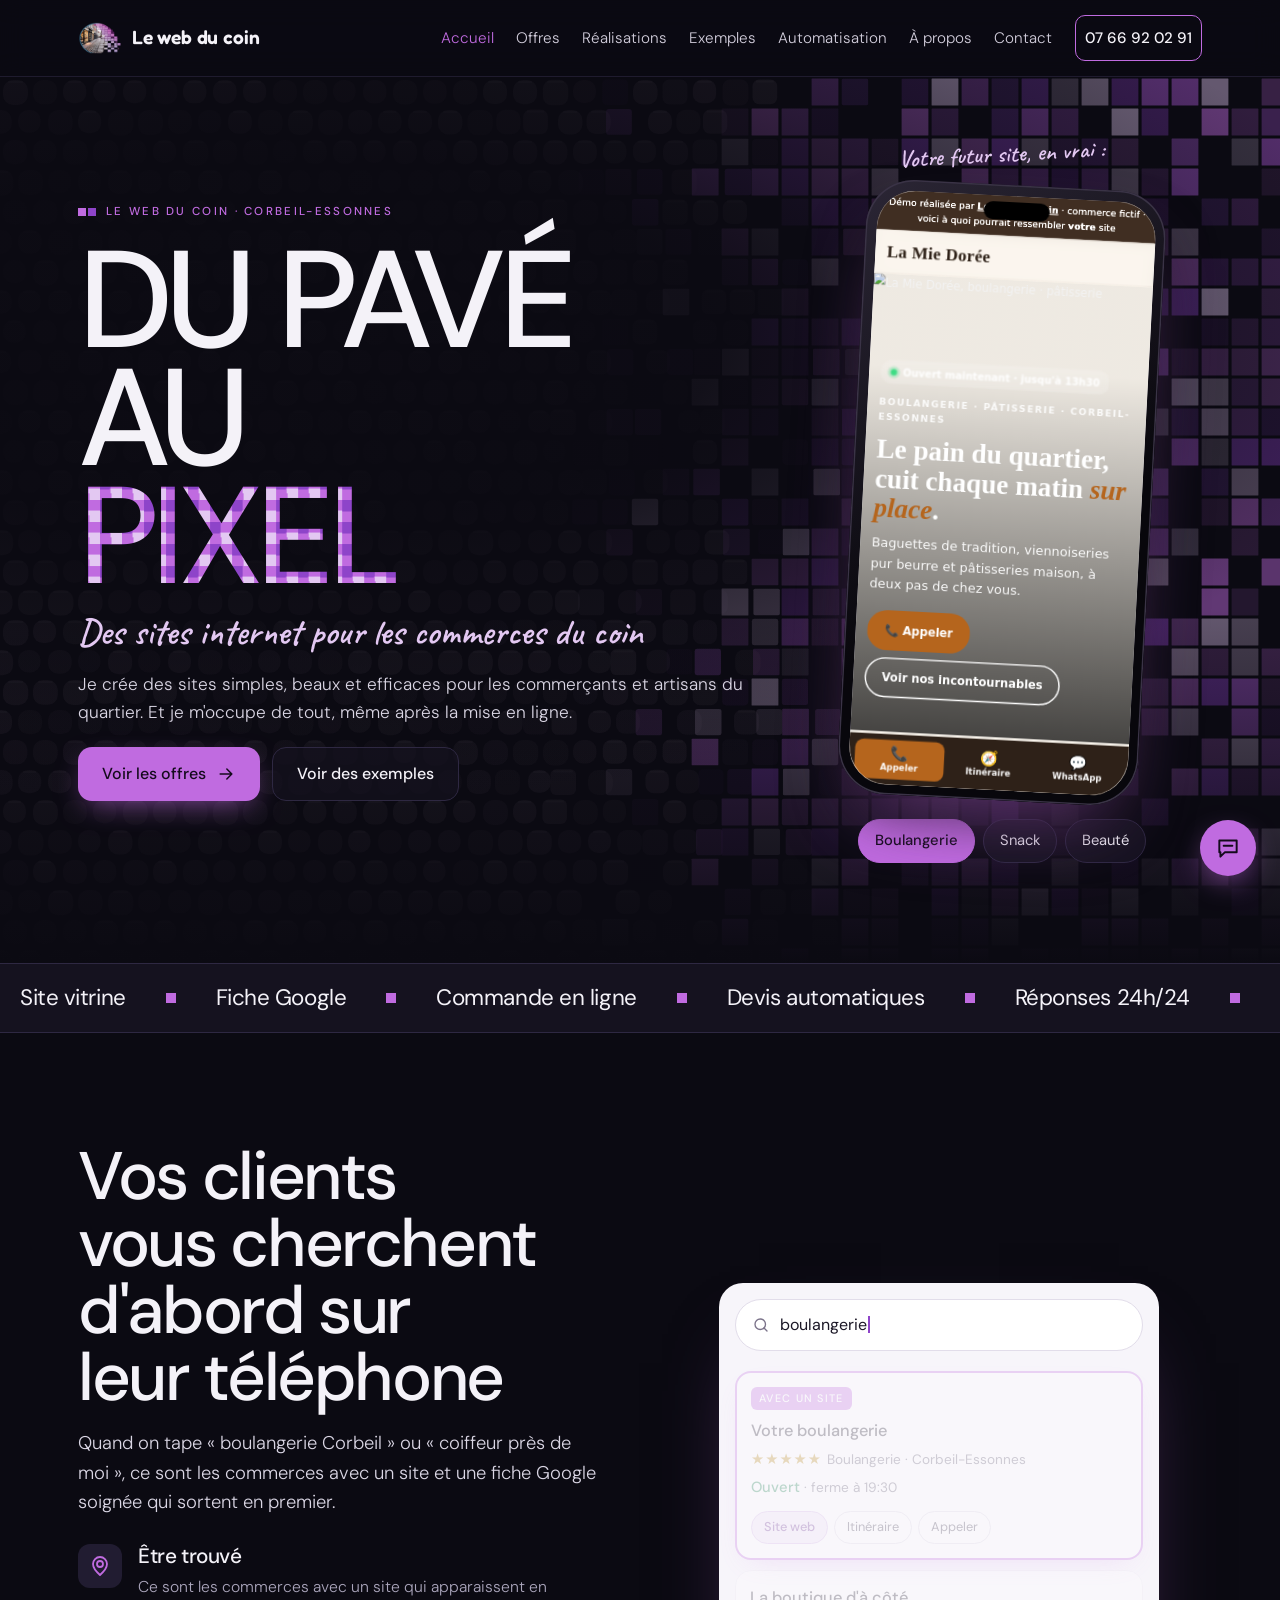
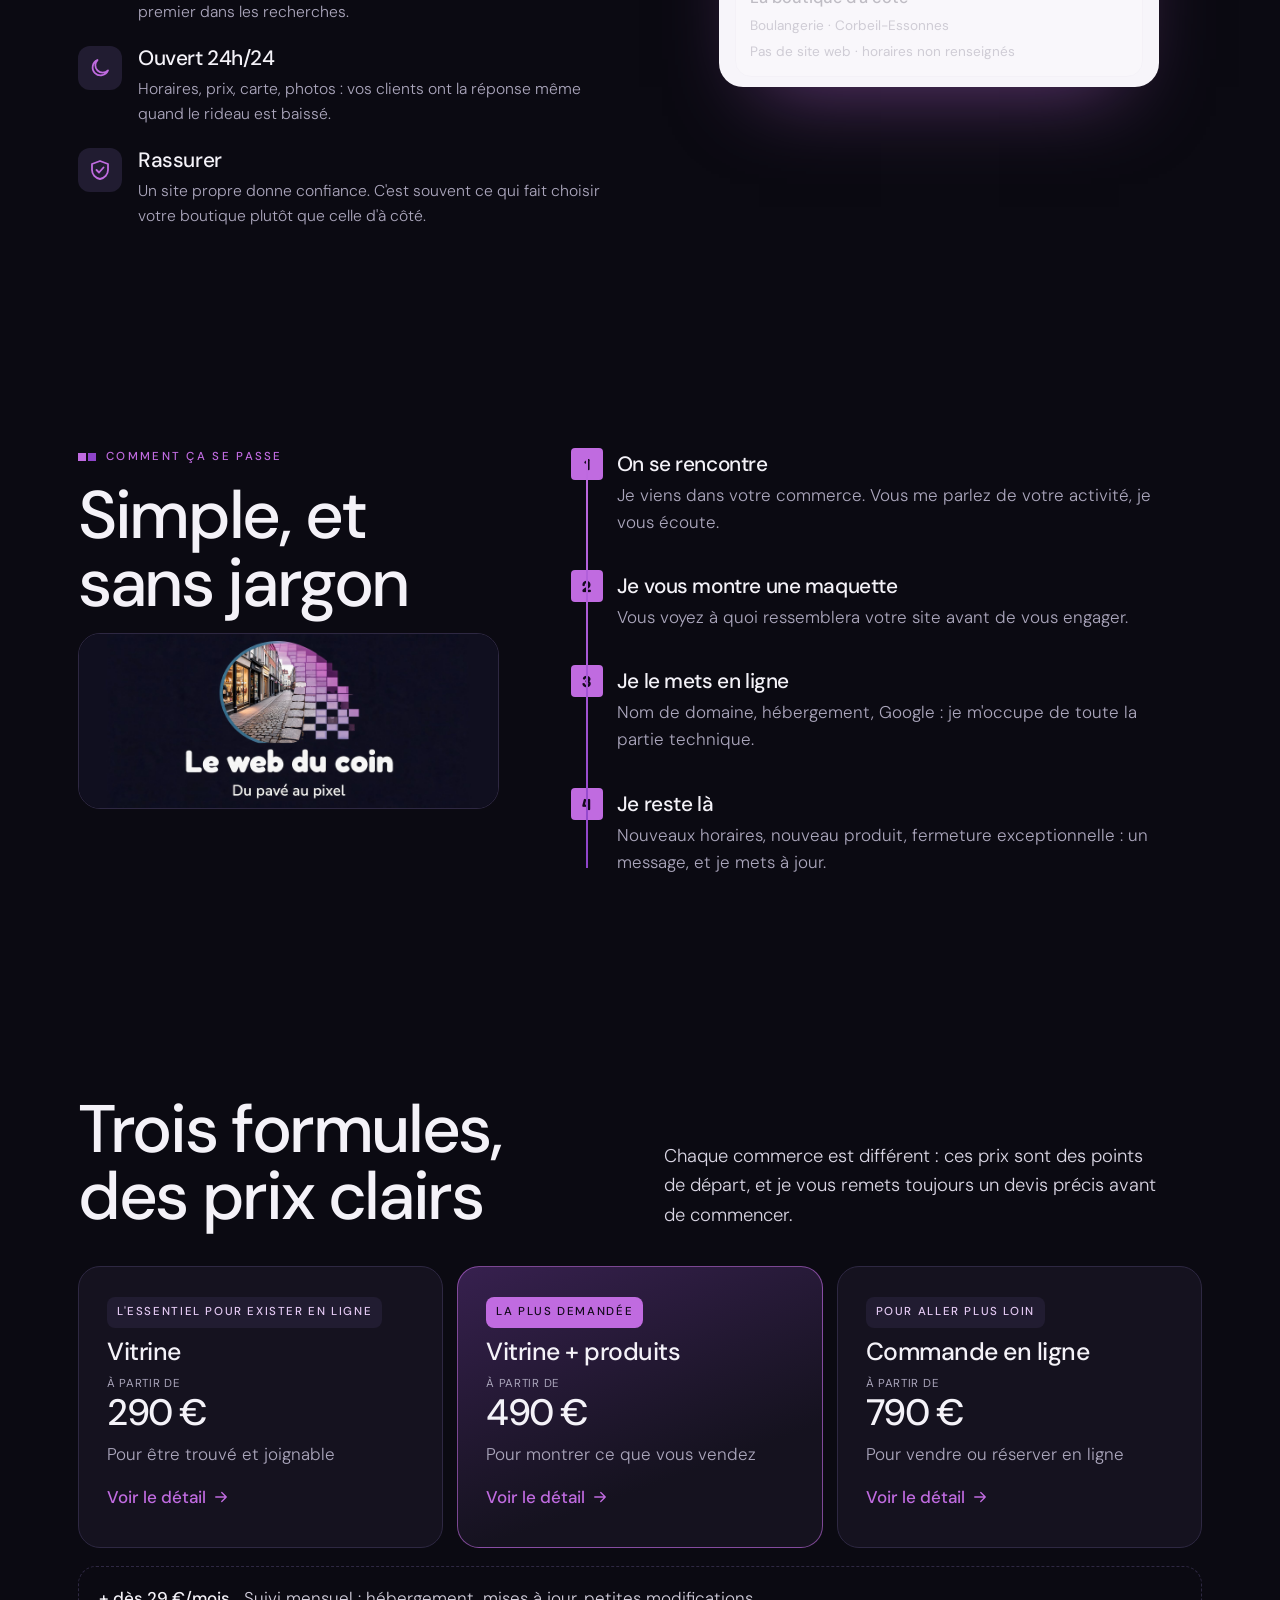
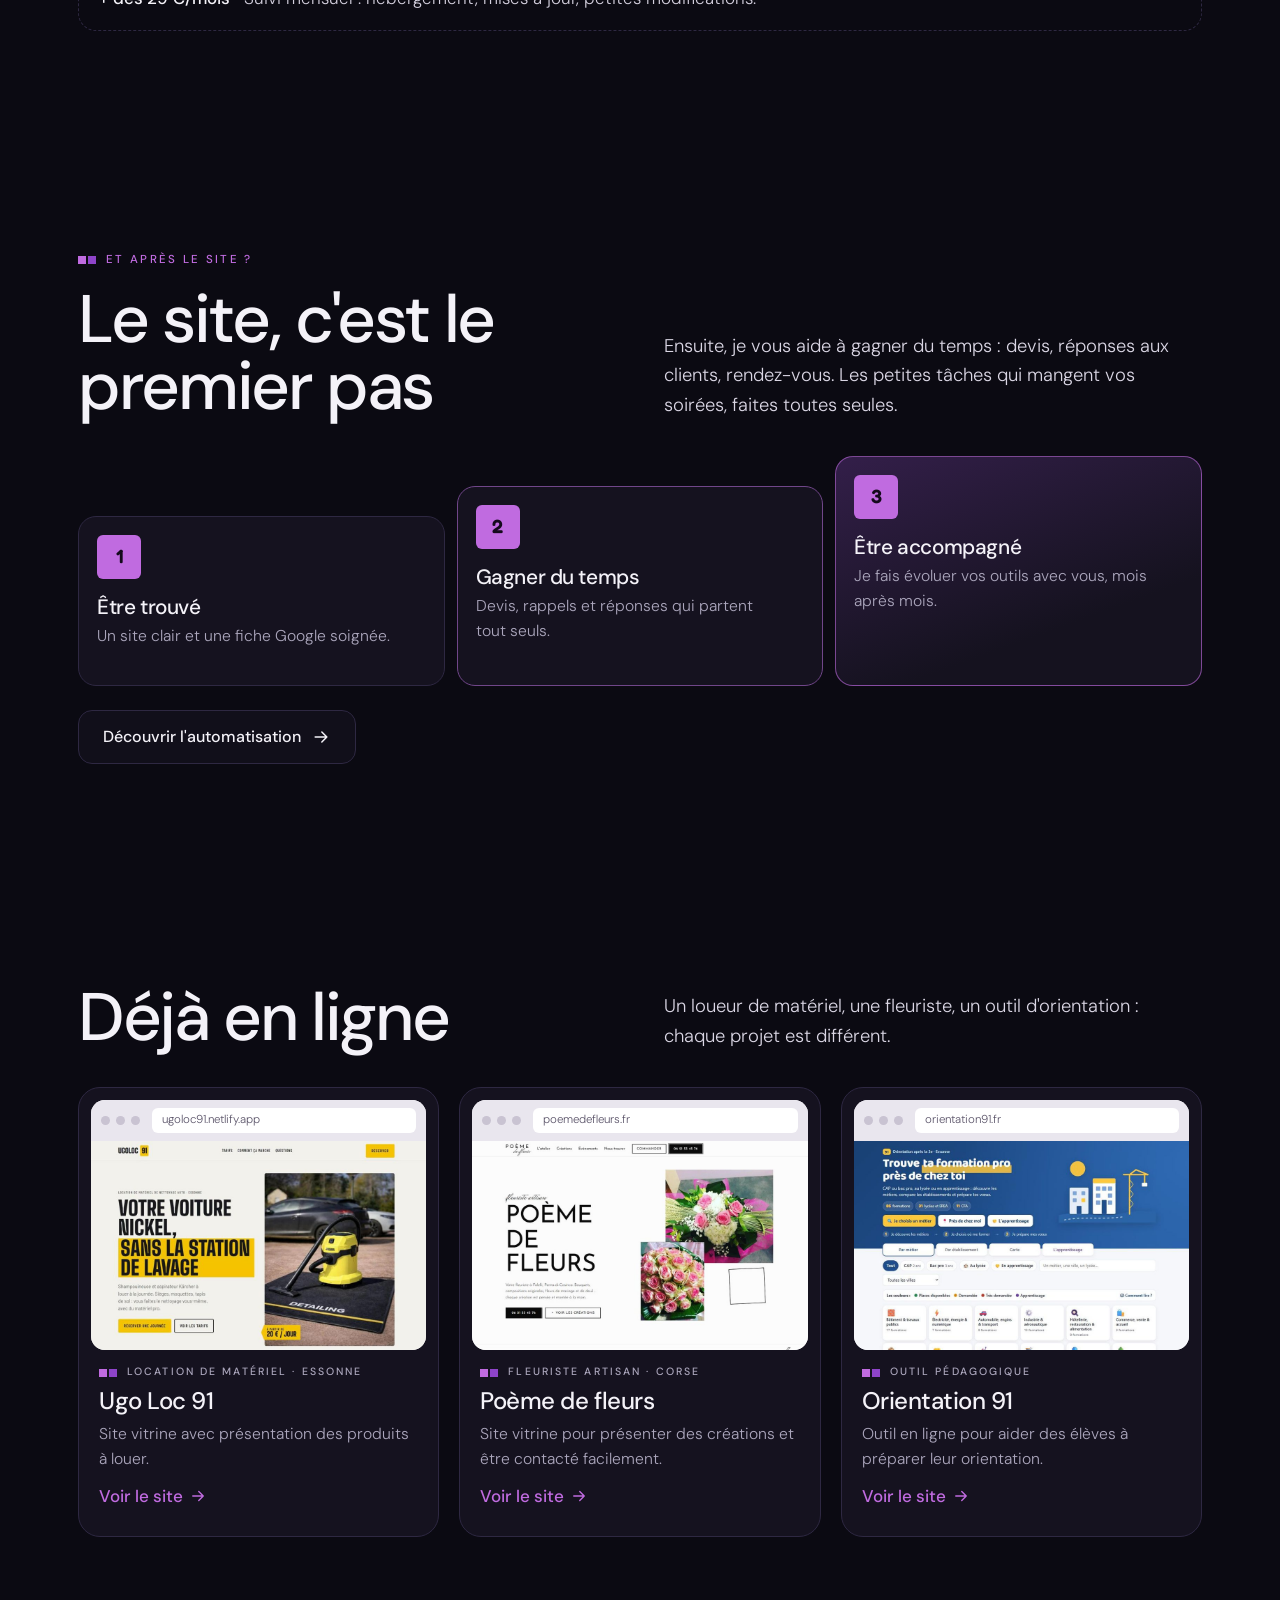
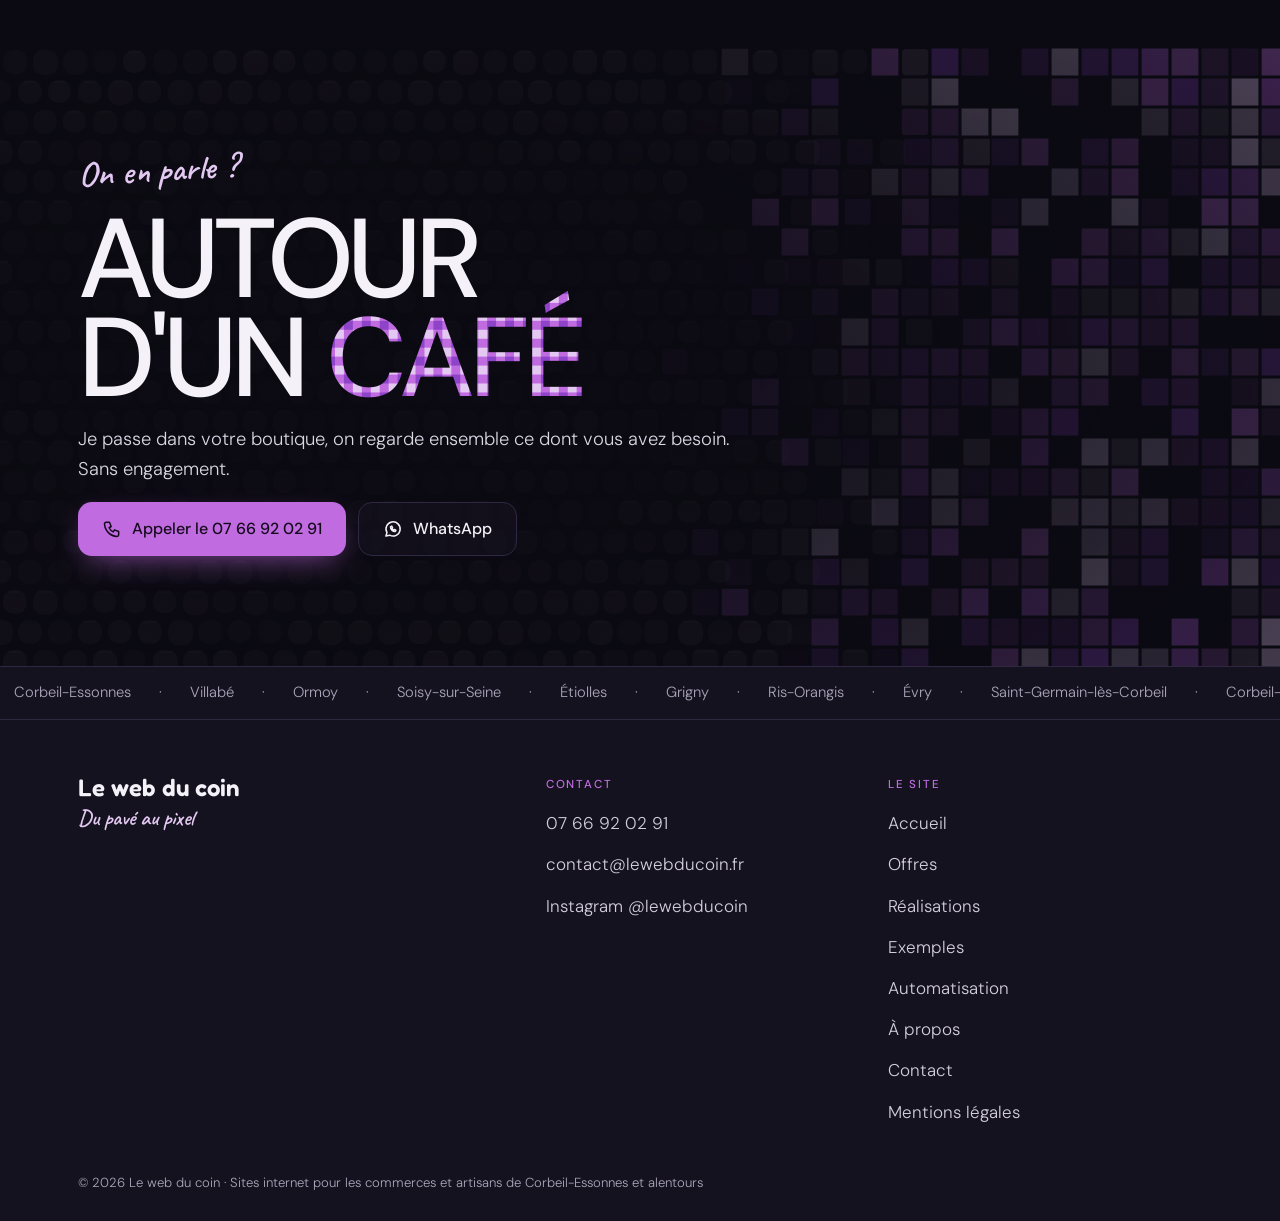
==== commit 09d5a0ee: "Assistant IA n8n : bulle de chat sur toutes les pages, mentions légales Le widget @n8n/chat 1.40.4 n" ====
--- a/index.html
+++ b/index.html
@@ -14,7 +14,7 @@
 <link rel="icon" type="image/png" href="assets/img/favicon.png">
 <link rel="apple-touch-icon" href="assets/img/apple-touch-icon.png">
 <link rel="preload" href="assets/fonts/dm-sans-latin-500-normal.woff2" as="font" type="font/woff2" crossorigin>
-<link rel="stylesheet" href="assets/css/style.css?v=4">
+<link rel="stylesheet" href="assets/css/style.css?v=5">
 <script type="application/ld+json">{"@context":"https://schema.org","@type":"ProfessionalService","name":"Le web du coin","slogan":"Du pavé au pixel","url":"https://lewebducoin.fr","telephone":"+33766920291","email":"contact@lewebducoin.fr","areaServed":[{"@type": "City", "name": "Corbeil-Essonnes"}, {"@type": "City", "name": "Villabé"}, {"@type": "City", "name": "Ormoy"}, {"@type": "City", "name": "Soisy-sur-Seine"}, {"@type": "City", "name": "Étiolles"}, {"@type": "City", "name": "Grigny"}],"address":{"@type":"PostalAddress","addressLocality":"Corbeil-Essonnes","postalCode":"91100","addressCountry":"FR"},"sameAs":["https://www.instagram.com/lewebducoin/"]}</script>
 </head>
 <body>
@@ -105,6 +105,7 @@
   <p class="wrap foot-copy">© 2026 Le web du coin · Sites internet pour les commerces et artisans de Corbeil-Essonnes et alentours</p>
 </footer>
 <div class="barre"><a class="btn btn-main" href="tel:+33766920291"><svg viewBox="0 0 24 24" fill="none" stroke="currentColor" stroke-width="1.8" stroke-linecap="round" stroke-linejoin="round" aria-hidden="true"><path d="M5 4h4l2 5-2.5 1.5a11 11 0 0 0 5 5L15 13l5 2v4a2 2 0 0 1-2 2A16 16 0 0 1 3 6a2 2 0 0 1 2-2"/></svg>Appeler</a><a class="btn btn-wa" href="https://wa.me/33766920291?text=Bonjour%2C%20je%20souhaite%20des%20infos%20pour%20le%20site%20de%20mon%20commerce." rel="noopener"><svg viewBox="0 0 24 24" fill="none" stroke="currentColor" stroke-width="1.8" stroke-linecap="round" stroke-linejoin="round" aria-hidden="true"><path d="M3.5 20.5l1.3-4.2A8.5 8.5 0 1 1 8 19.4z"/><path d="M9 9.5c0 3 2.5 5.5 5.5 5.5l1-1.5-2-1-1 .8a4 4 0 0 1-1.8-1.8l.8-1-1-2z"/></svg>WhatsApp</a></div>
-<script src="assets/js/main.js?v=4" defer></script>
+<button class="chat-bulle" type="button" data-webhook="https://n8n.168.231.80.71.sslip.io/webhook/lwdc-chat-trigger/chat" data-version="1.40.4" aria-label="Poser une question à l'assistant"><svg viewBox="0 0 24 24" fill="none" stroke="currentColor" stroke-width="1.8" stroke-linecap="round" stroke-linejoin="round" aria-hidden="true"><path d="M4 5h16v11H9l-4 4v-4H4z"/><path d="M8 10h8"/></svg></button>
+<script src="assets/js/main.js?v=5" defer></script>
 </body>
 </html>
--- a/assets/css/style.css
+++ b/assets/css/style.css
@@ -101,6 +101,78 @@
 .barre .btn{min-height:48px;padding:0 12px;font-size:.98rem}
 .btn-wa{background:#1FAF5A;color:#04160B}
 .menu-open .barre{transform:translateY(110%)}
+
+/* Assistant IA (widget n8n) : bulle au-dessus de la barre sur téléphone, couleurs du site
+   (variables posées aussi sur #n8n-chat pour passer devant la feuille du widget, chargée après) */
+:root,#n8n-chat{
+  --chat-bas:calc(var(--barre) + 14px);
+  --chat--window--bottom:var(--chat-bas);
+  --chat--window--right:max(14px,env(safe-area-inset-right,0px));
+  --chat--window--width:380px;
+  --chat--window--height:560px;
+  --chat--window--z-index:44;
+  --chat--window--border:1px solid var(--trait);
+  --chat--border-radius:18px;
+  --chat--font-family:var(--f-txt);
+  --chat--color--primary:var(--mauve);
+  --chat--color--primary-shade-50:var(--mauve-f);
+  --chat--color--primary--shade-100:var(--mauve-f);
+  --chat--color--secondary:var(--mauve-f);
+  --chat--color-secondary-shade-50:var(--mauve-f);
+  --chat--color-white:var(--craie);
+  --chat--color-light:var(--nuit-2);
+  --chat--color-light-shade-50:var(--nuit-3);
+  --chat--color-light-shade-100:var(--trait);
+  --chat--color-medium:var(--gris);
+  --chat--color-dark:var(--craie);
+  --chat--color-typing:var(--gris);
+  --chat--header--background:var(--nuit-3);
+  --chat--header--color:var(--craie);
+  --chat--header--border-bottom:1px solid var(--trait);
+  --chat--header--padding:16px 20px;
+  --chat--heading--font-size:1.4em;
+  --chat--subtitle--font-size:.92em;
+  --chat--subtitle--line-height:1.45;
+  --chat--body--background:var(--nuit-2);
+  --chat--footer--background:var(--nuit-2);
+  --chat--footer--color:var(--gris);
+  --chat--footer--border-top:1px solid var(--trait);
+  --chat--message--font-size:.98rem;
+  --chat--message--bot--background:var(--nuit-3);
+  --chat--message--bot--color:var(--craie);
+  --chat--message--bot--border:1px solid var(--trait);
+  --chat--message--user--background:var(--mauve);
+  --chat--message--user--color:#140A1C;
+  --chat--message--user--border:none;
+  --chat--message--pre--background:var(--nuit);
+  --chat--input--background:var(--nuit);
+  --chat--input--text-color:var(--craie);
+  --chat--input--border:0;
+  --chat--input--container--background:var(--nuit);
+  --chat--input--send--button--background:transparent;
+  --chat--input--send--button--color:var(--mauve);
+  --chat--input--send--button--background-hover:transparent;
+  --chat--input--send--button--color-hover:var(--lilas);
+  --chat--button--background--primary:var(--mauve);
+  --chat--button--color--primary:#140A1C;
+  --chat--button--background--primary--hover:var(--lilas);
+  --chat--toggle--size:56px;
+  --chat--toggle--width:56px;
+  --chat--toggle--height:56px;
+  --chat--toggle--background:var(--mauve);
+  --chat--toggle--hover--background:var(--lilas);
+  --chat--toggle--active--background:var(--mauve-f);
+  --chat--toggle--color:#140A1C;
+}
+.chat-bulle{position:fixed;right:var(--chat--window--right);bottom:var(--chat-bas);z-index:44;width:56px;height:56px;border-radius:50%;display:grid;place-items:center;background:var(--mauve);color:#140A1C;box-shadow:0 10px 30px -8px color-mix(in srgb,var(--mauve) 70%,transparent);transition:transform .2s var(--ease),background .2s,opacity .2s;-webkit-tap-highlight-color:transparent}
+.chat-bulle svg{width:26px;height:26px}
+.chat-bulle:hover{background:var(--lilas);transform:scale(1.05)}
+.chat-bulle[aria-busy="true"]{opacity:.6;pointer-events:none}
+.chat-bulle[hidden]{display:none}
+.chat-window-toggle{box-shadow:0 10px 30px -8px color-mix(in srgb,var(--mauve) 70%,transparent)}
+.chat-layout .chat-header h1{font-weight:500;letter-spacing:-.03em}
+.chat-layout .chat-inputs textarea::placeholder{color:var(--gris)}
+.menu-open .chat-bulle,.menu-open .chat-window-wrapper{visibility:hidden}
 
 /* Accueil : hero */
 .hero{position:relative;overflow:hidden;padding-block:40px 64px;isolation:isolate}
@@ -306,6 +378,7 @@
   body{padding-bottom:0}
   section{padding-block:110px}
   .barre{display:none}
+  :root,#n8n-chat{--chat-bas:24px;--chat--window--right:24px}
   .burger,.menu{display:none}
   .nav{display:flex;align-items:center;gap:4px;list-style:none}
   .nav a{display:block;padding:10px 12px;border-radius:10px;text-decoration:none;font-size:.95rem;color:#D3CFDD}
